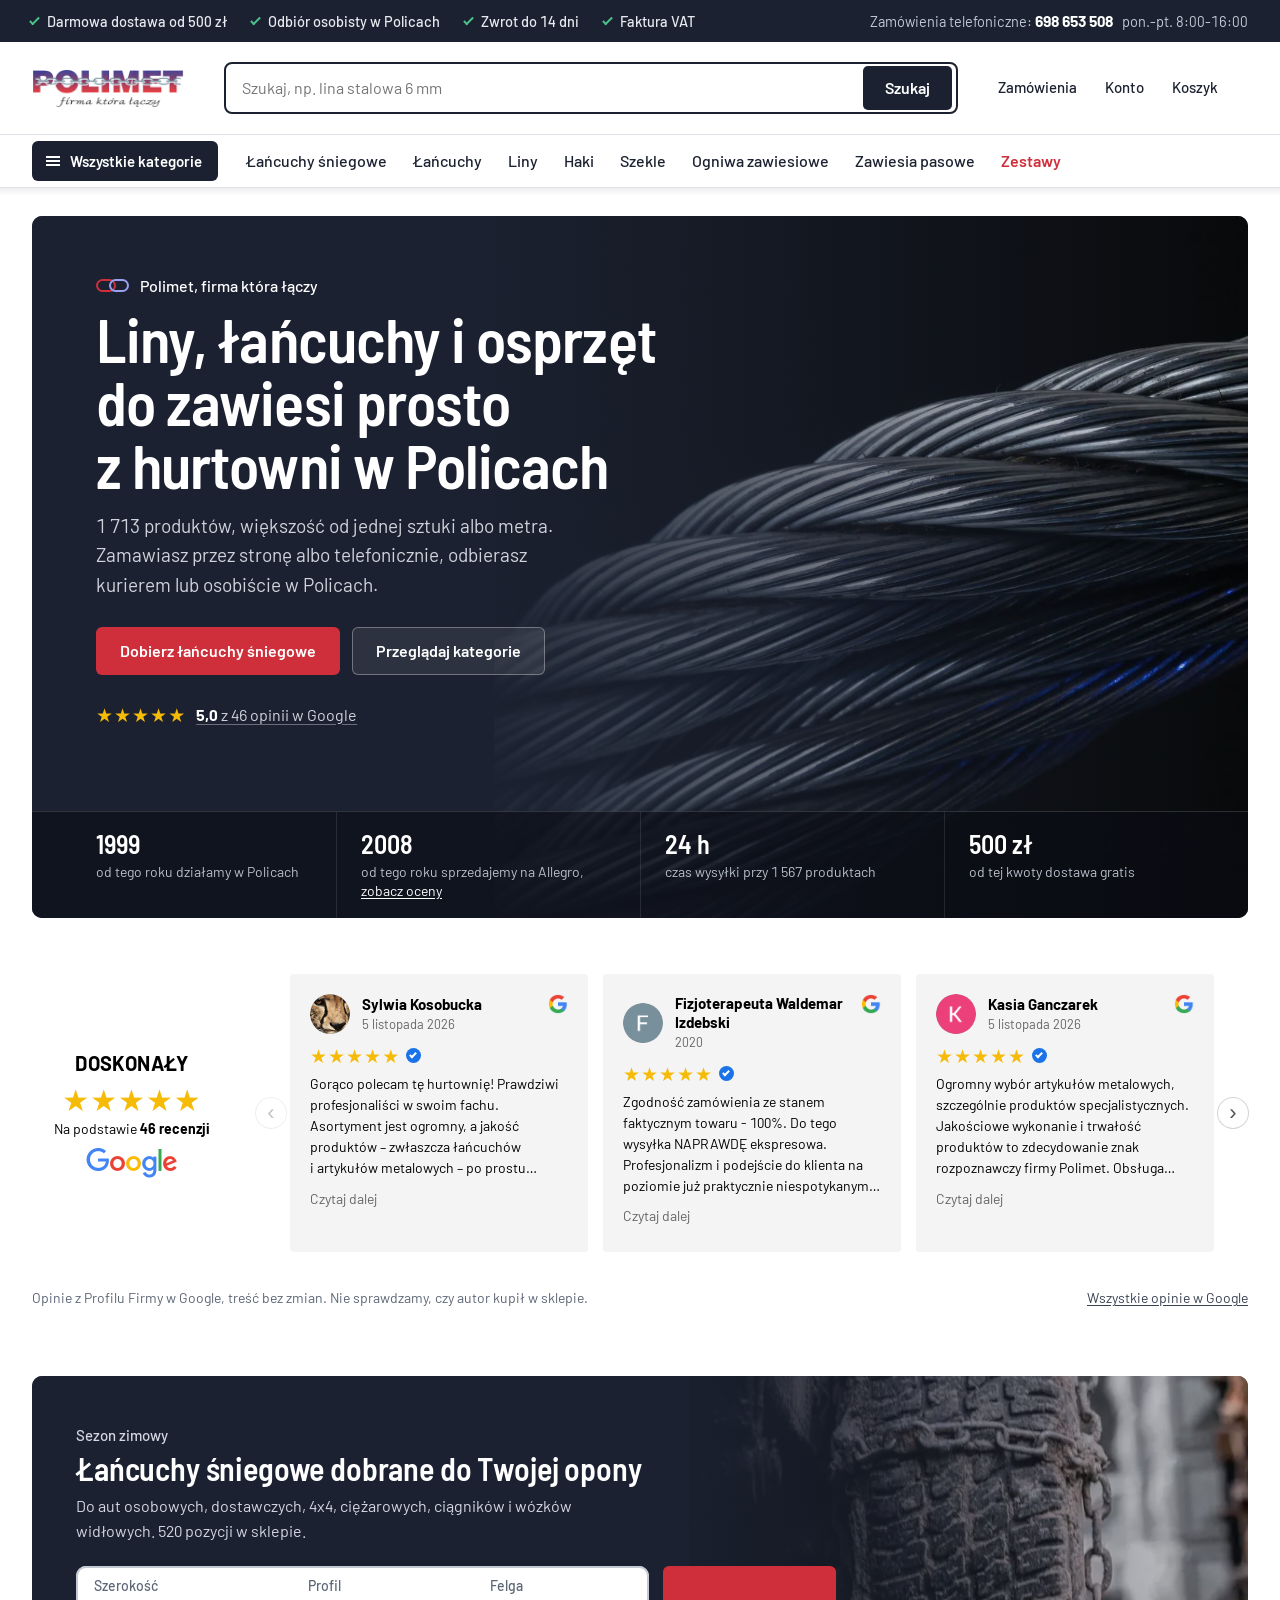
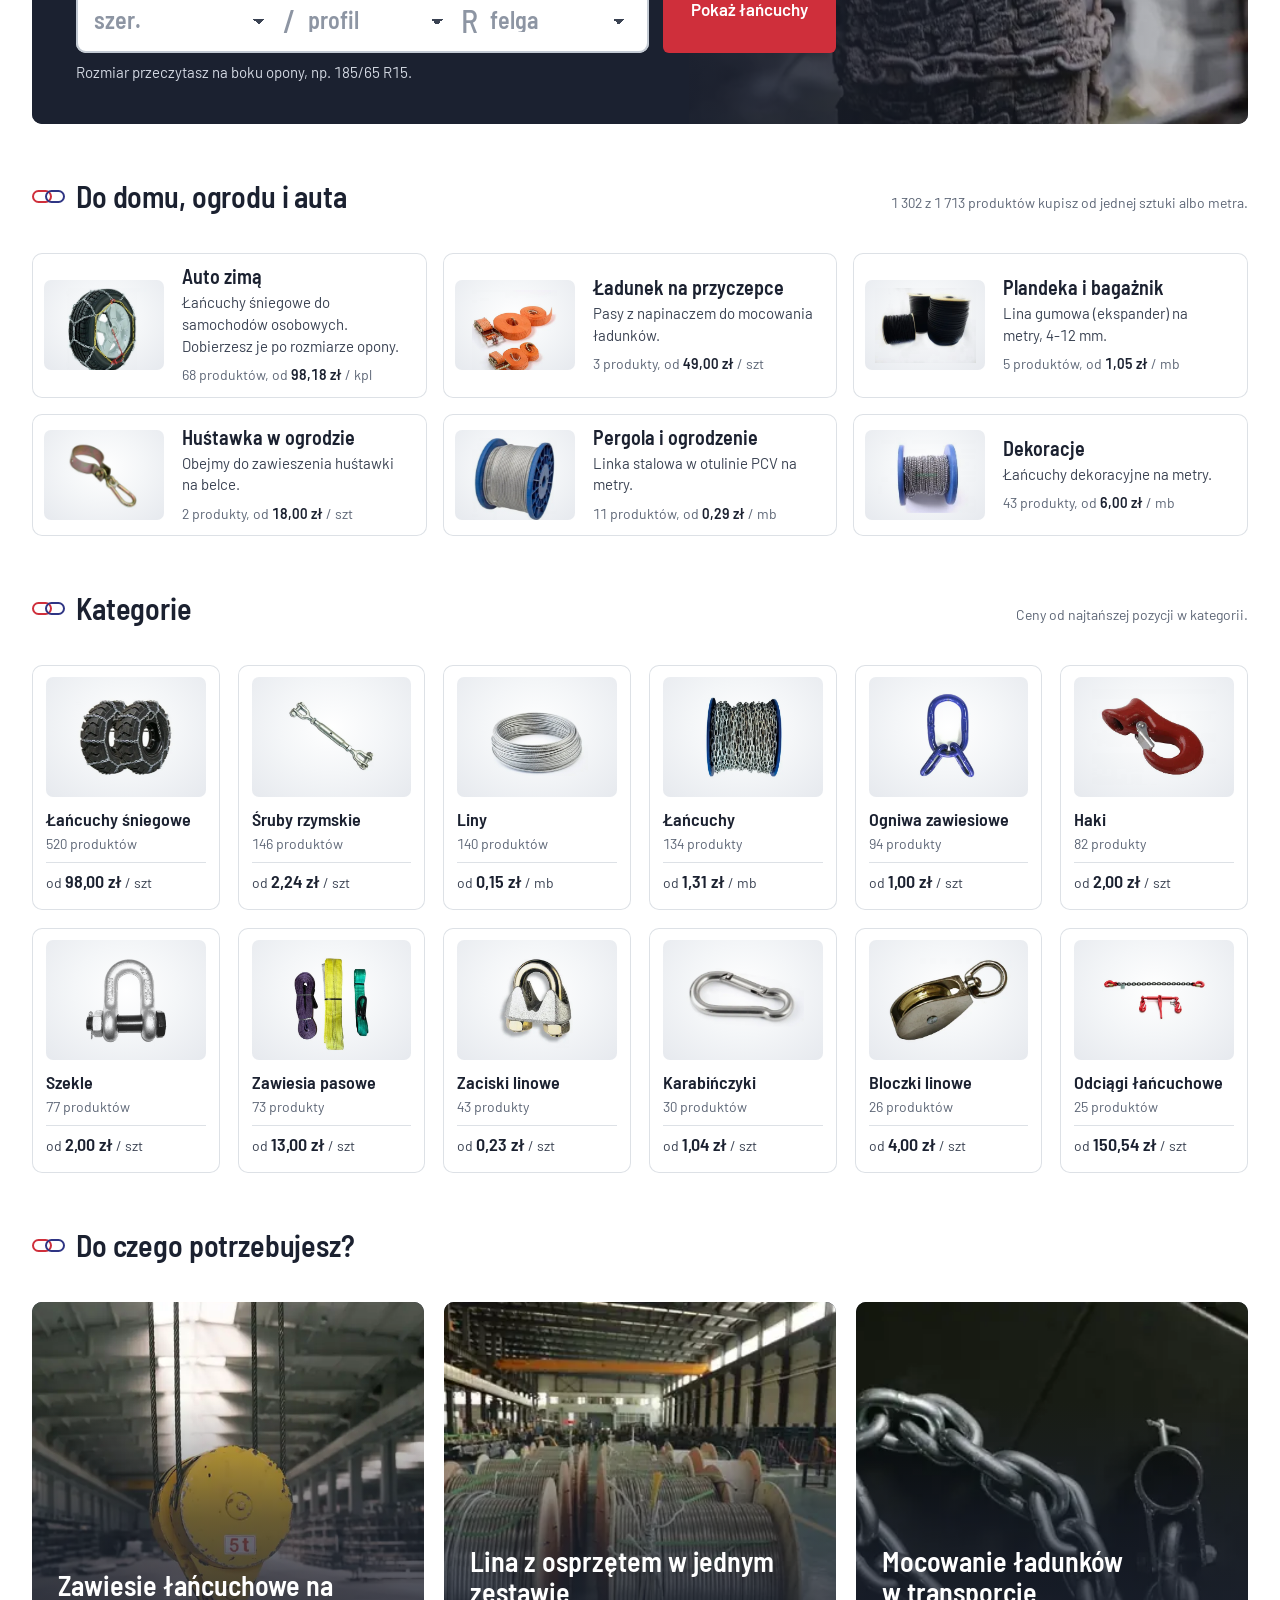
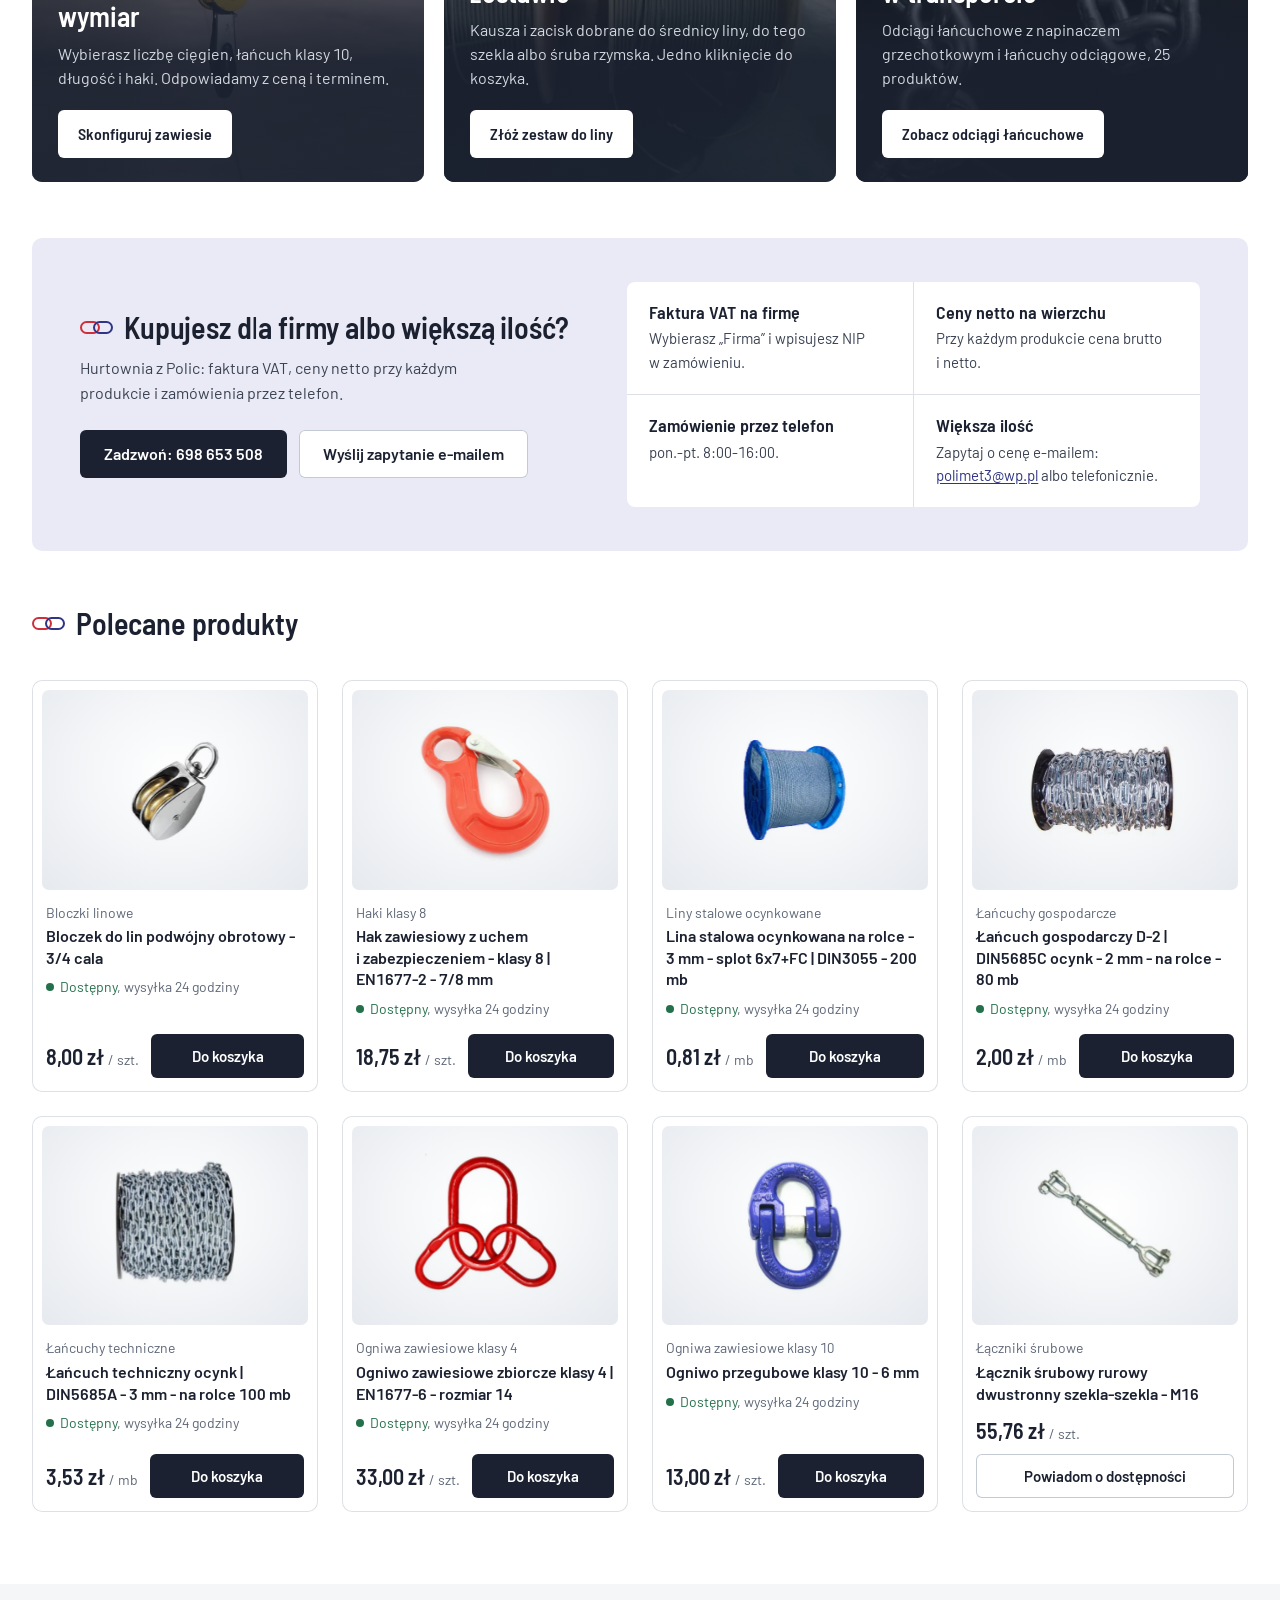
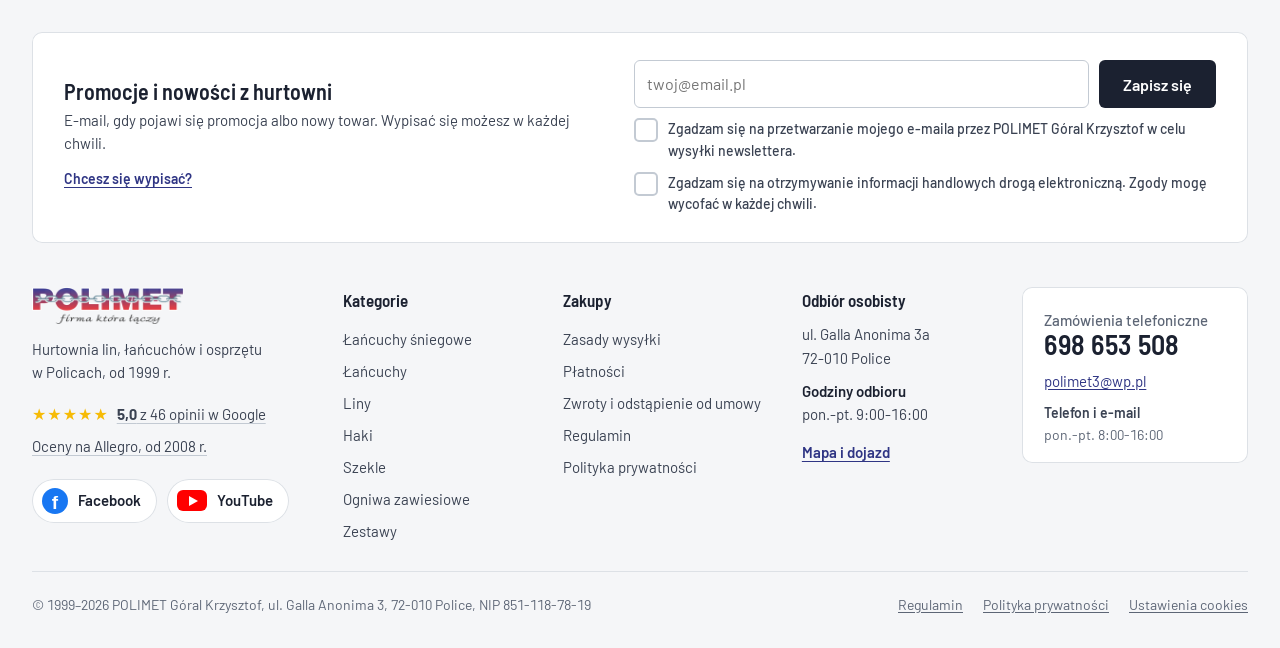
==== index.html @ e0f2eef9 "Projekt nowego wyglądu sklep-polimet.pl do akceptacji" ====
<!doctype html>
<html lang="pl">
<head>
<meta charset="utf-8">
<meta name="viewport" content="width=device-width, initial-scale=1">
<title>Polimet: łańcuchy, liny stalowe, szekle i haki</title>
<meta name="description" content="Sklep Polimet z Polic.">
<meta name="robots" content="noindex">
<link rel="preconnect" href="https://fonts.googleapis.com">
<link rel="preconnect" href="https://fonts.gstatic.com" crossorigin>
<link href="https://fonts.googleapis.com/css2?family=Barlow:wght@400;500;600&family=Barlow+Semi+Condensed:wght@500;600&display=swap" rel="stylesheet">
<link rel="stylesheet" href="css/styl.css">
<link rel="icon" href="data:,">
<script src="dane/dane.js"></script>
<script src="dane/opinie.js"></script>
<script src="js/app.js"></script>
</head>
<body class="str-glowna">
<a class="pomin" href="#tresc">Przejdź do treści</a>
<header class="gora">
<div class="pasek">
  <div class="w pasek__w">
    <ul class="pasek__lista">
      <li>Darmowa dostawa od 500 zł</li>
      <li>Odbiór osobisty w Policach</li>
      <li>Zwrot do 14 dni</li>
      <li>Faktura VAT</li>
    </ul>
    <p class="pasek__tel">Zamówienia telefoniczne: <a href="tel:+48698653508">698 653 508</a> <span>pon.-pt. 8:00-16:00</span></p>
  </div>
</div>
<div class="naglowek">
  <div class="w naglowek__w">
    <a class="logo" href="index.html"><img src="img/logo-polimet.png" alt="Polimet, sklep z Polic" width="152" height="40"></a>
    <form class="szukaj" action="szukaj.html" role="search">
      <label class="ukryte" for="q">Szukaj w sklepie</label>
      <input id="q" name="q" type="search" placeholder="Szukaj, np. lina stalowa 6 mm" autocomplete="off"
        role="combobox" aria-autocomplete="list" aria-expanded="false" aria-controls="podpowiedzi">
      <button type="submit">Szukaj</button>
      <div class="podp" id="podpowiedzi" role="listbox" aria-label="Podpowiedzi" hidden></div>
    </form>
    <nav class="akcje" aria-label="Konto i koszyk">
      <a class="akcje__tel" href="tel:+48698653508">Zadzwoń</a>
      <a href="#" data-demo>Zamówienia</a>
      <a href="#" data-demo>Konto</a>
      <a class="akcje__kosz" href="koszyk.html">Koszyk <span class="licznik" data-licznik hidden>0</span><span class="akcje__suma" data-suma></span></a>
    </nav>
    <button class="menu-przycisk" type="button" aria-expanded="false" aria-controls="menu">Kategorie</button>
  </div>
</div>
<nav class="katpasek" aria-label="Najważniejsze kategorie"><div class="w katpasek__w"><button class="katpasek__wsz" type="button" aria-expanded="false" aria-controls="menu">Wszystkie kategorie</button><ul><li><a href="kategoria.html?id=22" data-kat="22">Łańcuchy śniegowe</a></li><li><a href="kategoria.html?id=1" data-kat="1">Łańcuchy</a></li><li><a href="kategoria.html?id=9" data-kat="9">Liny</a></li><li><a href="kategoria.html?id=16" data-kat="16">Haki</a></li><li><a href="kategoria.html?id=18" data-kat="18">Szekle</a></li><li><a href="kategoria.html?id=28" data-kat="28">Ogniwa zawiesiowe</a></li><li><a href="kategoria.html?id=107" data-kat="107">Zawiesia pasowe</a></li><li><a class="katpasek__zest" href="zestawy.html" data-zestawy>Zestawy</a></li></ul></div></nav>
</header>
<div class="w uklad">
  <nav class="menu" id="menu" aria-label="Kategorie produktów">
    <p class="menu__tytul">Kategorie</p>
    <ul><li><a href="kategoria.html?id=17" data-kat="17">Bloczki linowe</a></li><li><a href="kategoria.html?id=16" data-kat="16">Haki</a></li><li><a href="kategoria.html?id=30" data-kat="30">Karabińczyki</a></li><li><a href="kategoria.html?id=31" data-kat="31">Kausze</a></li><li><a href="kategoria.html?id=42" data-kat="42">Krętliki</a></li><li><a href="kategoria.html?id=9" data-kat="9">Liny</a></li><li><a href="kategoria.html?id=102" data-kat="102">Liny polipropylenowe</a></li><li><a href="kategoria.html?id=1" data-kat="1">Łańcuchy</a></li><li><a href="kategoria.html?id=22" data-kat="22">Łańcuchy śniegowe</a></li><li><a href="kategoria.html?id=41" data-kat="41">Naciągi i napinacze transportowe</a></li><li><a href="kategoria.html?id=114" data-kat="114">Nakrętki i podkładki</a></li><li><a href="kategoria.html?id=64" data-kat="64">Obejmy do huśtawek</a></li><li><a href="kategoria.html?id=29" data-kat="29">Odciągi łańcuchowe</a></li><li><a href="kategoria.html?id=28" data-kat="28">Ogniwa zawiesiowe</a></li><li><a href="kategoria.html?id=53" data-kat="53">Okrętki</a></li><li><a href="kategoria.html?id=108" data-kat="108">Pasy do mocowania ładunków</a></li><li><a href="kategoria.html?id=62" data-kat="62">Spinacze</a></li><li><a href="kategoria.html?id=18" data-kat="18">Szekle</a></li><li><a href="kategoria.html?id=45" data-kat="45">Śruby i nakrętki z uchem</a></li><li><a href="kategoria.html?id=111" data-kat="111">Śruby klasowe</a></li><li><a href="kategoria.html?id=101" data-kat="101">Śruby rzymskie</a></li><li><a href="kategoria.html?id=96" data-kat="96">Tuleje aluminiowe</a></li><li><a href="kategoria.html?id=19" data-kat="19">Zabezpieczenia</a></li><li><a href="kategoria.html?id=20" data-kat="20">Zaciski linowe</a></li><li><a href="kategoria.html?id=107" data-kat="107">Zawiesia pasowe</a></li></ul>
  </nav>
  <main id="tresc" class="glowna">

    <div class="przyp" data-przyp hidden></div>
    <section class="start">
      <img class="start__foto" src="img/foto/lina.webp" alt="" width="1800" height="1200" fetchpriority="high">
      <div class="start__tekst">
        <p class="start__haslo">Polimet, firma która łączy</p>
        <h1>Liny, łańcuchy i osprzęt do zawiesi prosto z hurtowni w Policach</h1>
        <p class="start__lead">1 713 produktów, większość od jednej sztuki albo metra. Zamawiasz przez stronę albo telefonicznie, odbierasz kurierem lub osobiście w Policach.</p>
        <p class="start__cta"><a class="btn btn--k" href="#dobor">Dobierz łańcuchy śniegowe</a> <a class="btn btn--j" href="#kategorie">Przeglądaj kategorie</a></p>
        <a class="start__oc" href="https://www.google.com/maps?cid=14561847575084938255"><span class="op-gw" aria-hidden="true">★★★★★</span><span><b>5,0</b> z 46 opinii w Google</span></a>
      </div>
      <ul class="fakty start__fakty">
        <li><b>1999</b>od tego roku działamy w Policach</li>
        <li><b>2008</b>od tego roku sprzedajemy na Allegro, <a href="https://allegro.pl/uzytkownik/polimet-police/oceny">zobacz oceny</a></li>
        <li><b>24 h</b>czas wysyłki przy 1 567 produktach</li>
        <li><b>500 zł</b>od tej kwoty dostawa gratis</li>
      </ul>
    </section>
    <section class="sek opinie" data-opinie aria-label="Opinie klientów w Google"></section>
    <section class="sezon" id="dobor" data-dobor aria-labelledby="dobor-t">
      <img class="sezon__foto" src="img/foto/snieg.webp" alt="" width="600" height="900" loading="lazy">
      <div class="sezon__tekst">
        <p class="sezon__kiedy">Sezon zimowy</p>
        <h2 id="dobor-t">Łańcuchy śniegowe dobrane do Twojej opony</h2>
        <p>Do aut osobowych, dostawczych, 4x4, ciężarowych, ciągników i wózków widłowych. 520 pozycji w sklepie.</p>
        <form class="opona-f" action="kategoria.html">
          <input type="hidden" name="id" value="22">
          <fieldset class="opona">
            <legend class="ukryte">Rozmiar opony</legend>
            <label class="opona__pole"><span class="opona__et">Szerokość</span><select name="s" data-pole="s"></select></label>
            <span class="opona__sep" aria-hidden="true">/</span>
            <label class="opona__pole"><span class="opona__et">Profil</span><select name="p" data-pole="p"></select></label>
            <span class="opona__sep" aria-hidden="true">R</span>
            <label class="opona__pole"><span class="opona__et">Felga</span><select name="f" data-pole="f"></select></label>
          </fieldset>
          <button class="btn btn--k opona__btn" type="submit" data-dobor-btn>Pokaż łańcuchy</button>
        </form>
        <p class="sezon__pom" data-dobor-ile aria-live="polite"></p>
      </div>
    </section>
    <section class="sek ogl" data-ogl hidden aria-labelledby="ogl-t"></section>
    <section class="sek detal" aria-labelledby="detal-t">
      <div class="sek__g"><h2 class="h2" id="detal-t">Do domu, ogrodu i auta</h2><p class="sek__opis">1 302 z 1 713 produktów kupisz od jednej sztuki albo metra.</p></div>
      <ul class="detal__l"><li><a class="detal__k" href="kategoria.html?id=23"><span class="detal__img"><img src="img/min/b09319bb3a39.webp" alt="" width="160" height="120" loading="lazy"></span><span class="detal__t"><b>Auto zimą</b><span>Łańcuchy śniegowe do samochodów osobowych. Dobierzesz je po rozmiarze opony.</span><span class="detal__od">68 produktów, od <b>98,18 zł</b> / kpl</span></span></a></li><li><a class="detal__k" href="kategoria.html?id=108"><span class="detal__img"><img src="img/min/4d4f605d9624.webp" alt="" width="160" height="120" loading="lazy"></span><span class="detal__t"><b>Ładunek na przyczepce</b><span>Pasy z napinaczem do mocowania ładunków.</span><span class="detal__od">3 produkty, od <b>49,00 zł</b> / szt</span></span></a></li><li><a class="detal__k" href="kategoria.html?id=105"><span class="detal__img"><img src="img/min/4ff6299b42fc.webp" alt="" width="160" height="120" loading="lazy"></span><span class="detal__t"><b>Plandeka i bagażnik</b><span>Lina gumowa (ekspander) na metry, 4-12 mm.</span><span class="detal__od">5 produktów, od <b>1,05 zł</b> / mb</span></span></a></li><li><a class="detal__k" href="kategoria.html?id=64"><span class="detal__img"><img src="img/min/783132fc4f1b.webp" alt="" width="160" height="120" loading="lazy"></span><span class="detal__t"><b>Huśtawka w ogrodzie</b><span>Obejmy do zawieszenia huśtawki na belce.</span><span class="detal__od">2 produkty, od <b>18,00 zł</b> / szt</span></span></a></li><li><a class="detal__k" href="kategoria.html?id=11"><span class="detal__img"><img src="img/min/e6070b7d8d87.webp" alt="" width="160" height="120" loading="lazy"></span><span class="detal__t"><b>Pergola i ogrodzenie</b><span>Linka stalowa w otulinie PCV na metry.</span><span class="detal__od">11 produktów, od <b>0,29 zł</b> / mb</span></span></a></li><li><a class="detal__k" href="kategoria.html?id=2"><span class="detal__img"><img src="img/min/d79e5350bf17.webp" alt="" width="160" height="120" loading="lazy"></span><span class="detal__t"><b>Dekoracje</b><span>Łańcuchy dekoracyjne na metry.</span><span class="detal__od">43 produkty, od <b>6,00 zł</b> / mb</span></span></a></li></ul>
    </section>
    <section class="sek" id="kategorie">
      <div class="sek__g"><h2 class="h2">Kategorie</h2><p class="sek__opis">Ceny od najtańszej pozycji w kategorii.</p></div>
      <ul class="kafle" data-kafle></ul>
    </section>
    <section class="sek zast" aria-labelledby="zast-t">
      <div class="sek__g"><h2 class="h2" id="zast-t">Do czego potrzebujesz?</h2></div>
      <ul class="zast__l"><li><a class="zast__k" href="zestawy.html#zawiesie"><img src="img/foto/hak.webp" alt="" width="600" height="900" loading="lazy"><span class="zast__t"><b class="zast__h">Zawiesie łańcuchowe na wymiar</b><span class="zast__o">Wybierasz liczbę cięgien, łańcuch klasy 10, długość i haki. Odpowiadamy z ceną i terminem.</span><span class="zast__cta">Skonfiguruj zawiesie</span></span></a></li><li><a class="zast__k" href="zestawy.html#lina"><img src="img/foto/szpule.webp" alt="" width="600" height="400" loading="lazy"><span class="zast__t"><b class="zast__h">Lina z osprzętem w jednym zestawie</b><span class="zast__o">Kausza i zacisk dobrane do średnicy liny, do tego szekla albo śruba rzymska. Jedno kliknięcie do koszyka.</span><span class="zast__cta">Złóż zestaw do liny</span></span></a></li><li><a class="zast__k" href="kategoria.html?id=29"><img src="img/foto/lancuch.webp" alt="" width="600" height="399" loading="lazy"><span class="zast__t"><b class="zast__h">Mocowanie ładunków w transporcie</b><span class="zast__o">Odciągi łańcuchowe z napinaczem grzechotkowym i łańcuchy odciągowe, 25 produktów.</span><span class="zast__cta">Zobacz odciągi łańcuchowe</span></span></a></li></ul>
    </section>
    <section class="sek firmy" aria-labelledby="firmy-t">
      <div class="firmy__g">
        <h2 class="h2" id="firmy-t">Kupujesz dla firmy albo większą ilość?</h2>
        <p class="firmy__lead">Hurtownia z Polic: faktura VAT, ceny netto przy każdym produkcie i zamówienia przez telefon.</p>
        <p class="firmy__cta"><a class="btn btn--s" href="tel:+48698653508">Zadzwoń: 698 653 508</a><a class="btn btn--b" href="mailto:polimet3@wp.pl?subject=Zapytanie%20o%20wi%C4%99ksz%C4%85%20ilo%C5%9B%C4%87">Wyślij zapytanie e-mailem</a></p>
      </div>
      <ul class="firmy__lista">
        <li><b>Faktura VAT na firmę</b>Wybierasz „Firma” i wpisujesz NIP w zamówieniu.</li>
        <li><b>Ceny netto na wierzchu</b>Przy każdym produkcie cena brutto i netto.</li>
        <li><b>Zamówienie przez telefon</b>pon.-pt. 8:00-16:00.</li>
        <li><b>Większa ilość</b>Zapytaj o cenę e-mailem: <a href="mailto:polimet3@wp.pl">polimet3@wp.pl</a> albo telefonicznie.</li>
      </ul>
    </section>
    <section class="sek">
      <div class="sek__g"><h2 class="h2">Polecane produkty</h2></div>
      <ul class="karty" data-polecane></ul>
    </section>

  </main>
</div>
<div class="pasek-koszyka" data-pasek-koszyka role="region" aria-label="Szybki zakup" hidden></div>
<script>PMstart();</script>
<footer class="stopka">
  <div class="w">
    <form class="nl" data-newsletter data-tryb="zapisz" novalidate>
      <div class="nl__t"><p class="nl__h">Promocje i nowości z hurtowni</p><p data-nl-opis>E-mail, gdy pojawi się promocja albo nowy towar. Wypisać się możesz w każdej chwili.</p>
        <button class="nl__tryb" type="button" data-nl-tryb>Chcesz się wypisać?</button></div>
      <div class="nl__f"><label class="ukryte" for="nl-email">Adres e-mail</label><input id="nl-email" type="email" name="email" autocomplete="email" placeholder="twoj@email.pl" required><button class="btn btn--s" type="submit">Zapisz się</button>
      <label class="nl__zg"><input type="checkbox" name="zgoda_newsletter_marketing" value="1" required><span>Zgadzam się na przetwarzanie mojego e-maila przez POLIMET Góral Krzysztof w celu wysyłki newslettera.</span></label>
      <label class="nl__zg"><input type="checkbox" name="zgoda_newsletter_info_handlowa" value="1" required><span>Zgadzam się na otrzymywanie informacji handlowych drogą elektroniczną. Zgody mogę wycofać w każdej chwili.</span></label>
      <p class="nl__wynik" data-nl-wynik role="status"></p></div>
    </form>
    <div class="stopka__w">
      <div class="stopka__firma">
        <img src="img/logo-polimet.png" alt="Polimet" width="152" height="40">
        <p>Hurtownia lin, łańcuchów i osprzętu w Policach, od 1999 r.</p>
        <a class="stopka__oc" href="https://www.google.com/maps?cid=14561847575084938255"><span class="op-gw" aria-hidden="true">★★★★★</span><span><b>5,0</b> z 46 opinii w Google</span></a>
        <a class="stopka__oc" href="https://allegro.pl/uzytkownik/polimet-police/oceny"><span>Oceny na Allegro, od 2008 r.</span></a>
        <ul class="social" aria-label="Polimet w mediach społecznościowych">
          <li><a class="social__a social__a--fb" href="https://www.facebook.com/Polimet1" target="_blank" rel="noopener"><span class="social__ik" aria-hidden="true">f</span>Facebook</a></li>
          <li><a class="social__a social__a--yt" href="https://www.youtube.com/channel/UCraJZ-bznx1qrCGjzczqj8Q" target="_blank" rel="noopener"><span class="social__ik" aria-hidden="true"></span>YouTube</a></li>
        </ul>
      </div>
      <nav class="stopka__kol" aria-label="Kategorie w stopce">
        <p class="stopka__tytul">Kategorie</p>
        <ul><li><a href="kategoria.html?id=22">Łańcuchy śniegowe</a></li><li><a href="kategoria.html?id=1">Łańcuchy</a></li><li><a href="kategoria.html?id=9">Liny</a></li><li><a href="kategoria.html?id=16">Haki</a></li><li><a href="kategoria.html?id=18">Szekle</a></li><li><a href="kategoria.html?id=28">Ogniwa zawiesiowe</a></li><li><a href="zestawy.html">Zestawy</a></li></ul>
      </nav>
      <nav class="stopka__kol" aria-label="Informacje o zakupach">
        <p class="stopka__tytul">Zakupy</p>
        <ul><li><a href="strona.html?id=16">Zasady wysyłki</a></li><li><a href="strona.html?id=19">Płatności</a></li>
        <li><a href="strona.html?id=22">Zwroty i odstąpienie od umowy</a></li><li><a href="#" data-demo>Regulamin</a></li><li><a href="#" data-demo>Polityka prywatności</a></li></ul>
      </nav>
      <div class="stopka__kol">
        <p class="stopka__tytul">Odbiór osobisty</p>
        <p>ul. Galla Anonima 3a<br>72-010 Police</p>
        <p><span class="stopka__et">Godziny odbioru</span><br>pon.-pt. 9:00-16:00</p>
        <p><a class="stopka__mapa" href="https://www.google.com/maps?cid=14561847575084938255">Mapa i dojazd</a></p>
      </div>
      <div class="stopka__kontakt">
        <p class="stopka__tytul">Zamówienia telefoniczne</p>
        <a class="stopka__tel" href="tel:+48698653508">698 653 508</a>
        <a class="stopka__mail" href="mailto:polimet3@wp.pl">polimet3@wp.pl</a>
        <p><span class="stopka__et">Telefon i e-mail</span><br><span class="nw">pon.-pt. 8:00-16:00</span></p>
      </div>
    </div>
    <div class="stopka__dol">
      <p>© 1999–2026 POLIMET Góral Krzysztof, ul. Galla Anonima 3, 72-010 Police, NIP 851-118-78-19</p>
      <ul><li><a href="#" data-demo>Regulamin</a></li><li><a href="#" data-demo>Polityka prywatności</a></li><li><a href="#" data-demo>Ustawienia cookies</a></li></ul>
    </div>
  </div>
</footer>
</body>
</html>
---- css/styl.css ----
/* Polimet: projekt nowego wyglądu (8.11.2026). Kierunek z projektu 3.11: stal, indygo i czerwień z logo, Barlow. */
/* zapasowe kroje z metrykami Barlow (zmierzone canvas measureText 8.11: Barlow/Arial 0,947 na zdaniach, Semi Condensed 600/Arial 0,8107,
   asc 100 / desc 20): tekst nie zmienia szerokości przy podmianie fontu (CLS) */
@font-face{font-family:'Barlow Zapas';src:local('Arial'),local('Helvetica');size-adjust:94.7%;ascent-override:105.6%;descent-override:21.1%;line-gap-override:0%}
@font-face{font-family:'Barlow Semi Zapas';src:local('Arial Bold'),local('Arial'),local('Helvetica');font-weight:500 700;size-adjust:81.07%;ascent-override:123.35%;descent-override:24.67%;line-gap-override:0%}
:root{
  --stal:#1b2130;--grafit:#3a4252;--szary:#5d6676;--szary2:#8d95a3;
  --cynk:#eceef1;--cynk2:#f5f6f8;--rysa:#dde1e6;--pole:#c3cad3;
  --indygo:#2f3584;--indygo2:#e9eaf5;--czerwien:#cf2f3b;--ok:#23704a;
  --f:'Barlow','Barlow Zapas',system-ui,sans-serif;--t:'Barlow Semi Condensed','Barlow Semi Zapas','Barlow',sans-serif;
  --szer:1280px;--r:6px;
}
*,*::before,*::after{box-sizing:border-box}
[hidden]:not(.licznik){display:none!important}
html{-webkit-text-size-adjust:100%}
body{margin:0;background:#fff;color:var(--stal);font:16px/1.55 var(--f);font-variant-numeric:tabular-nums}
img{max-width:100%;height:auto;display:block}
a{color:var(--indygo);text-underline-offset:2px}
h1,h2,h3,p,ul,ol,figure{margin:0}
ul,ol{padding:0;list-style:none}
button,input,select,textarea{font:inherit;color:inherit}
:focus-visible{outline:3px solid var(--indygo);outline-offset:2px}
.ukryte{position:absolute;width:1px;height:1px;overflow:hidden;clip:rect(0 0 0 0);white-space:nowrap}
.pomin{position:absolute;left:-9999px;top:8px;background:var(--stal);color:#fff;padding:10px 14px;border-radius:var(--r);z-index:30}
.pomin:focus{left:16px}
.w{max-width:var(--szer);margin:0 auto;padding:0 32px}

/* przyciski i pola */
.btn{display:inline-flex;align-items:center;justify-content:center;gap:8px;min-height:48px;padding:0 24px;border:0;border-radius:var(--r);
  font-weight:600;font-size:16px;line-height:1.2;text-decoration:none;cursor:pointer;white-space:nowrap}
.btn--k{background:var(--czerwien);color:#fff}
.btn--s{background:var(--stal);color:#fff}
.btn--c{background:var(--cynk);color:var(--stal)}
.btn--szer{width:100%}
.btn[disabled]{opacity:.5;cursor:not-allowed}
select,input[type=text],input[type=email],input[type=tel],input[type=number],input[type=search],textarea{
  width:100%;min-height:46px;padding:10px 12px;border:1px solid var(--pole);border-radius:var(--r);background:#fff}
textarea{min-height:96px;resize:vertical}
label{display:block;font-size:14px;font-weight:500;color:var(--grafit)}
label > select,label > input,label > textarea{margin-top:6px;color:var(--stal);font-size:16px;font-weight:400}
.h2{font:600 30px/1.1 var(--t);letter-spacing:-.005em}
.cena{font:600 22px/1.1 var(--t);white-space:nowrap}
.cena small{font:400 14px var(--f);color:var(--szary);margin-left:4px}

/* pasek informacji */
.pasek{background:var(--cynk2);font-size:14px;color:var(--szary)}
.pasek__w{display:flex;justify-content:space-between;gap:24px;padding-top:9px;padding-bottom:9px}
.pasek__lista{display:flex;gap:28px}
.pasek__lista li:first-child::before{content:"";display:inline-block;width:7px;height:7px;margin-right:8px;border-radius:50%;background:var(--ok);vertical-align:1px}
.pasek__tel a{color:var(--stal);font-weight:600;text-decoration:none}
.pasek__tel span{margin-left:6px}

/* nagłówek */
.naglowek{border-bottom:1px solid var(--rysa)}
.naglowek__w{display:grid;grid-template-columns:auto 1fr auto;gap:40px;align-items:center;padding-top:20px;padding-bottom:20px}
.logo img{width:152px;height:auto}
.szukaj{position:relative;display:flex;align-items:center;height:52px;padding:4px;border:2px solid var(--stal);border-radius:8px}
.szukaj input{flex:1;border:0;min-height:44px;padding:0 12px;background:transparent}
.szukaj input:focus-visible{outline:3px solid var(--indygo);outline-offset:0;border-radius:4px}
.szukaj:focus-within{border-color:var(--indygo)}
.szukaj button{height:44px;padding:0 22px;border:0;border-radius:5px;background:var(--stal);color:#fff;font-weight:600;cursor:pointer}
.akcje{display:flex;gap:28px;align-items:center;font-size:15px;font-weight:500}
.akcje a{display:inline-flex;align-items:center;min-height:44px;color:var(--stal);text-decoration:none}
.akcje__kosz{display:inline-flex;align-items:center;gap:8px}
.akcje__suma{font-weight:600;font-variant-numeric:tabular-nums}
.akcje__suma:empty{display:none}
.licznik[hidden]{display:inline-grid;visibility:hidden}
.licznik{display:inline-grid;place-items:center;min-width:22px;height:22px;padding:0 6px;border-radius:11px;background:var(--czerwien);color:#fff;font-size:12px;font-weight:600}
.menu-przycisk{display:none}
.akcje .akcje__tel{display:none}

/* układ z menu kategorii */
.uklad{display:grid;grid-template-columns:232px 1fr;gap:44px;padding-top:32px;padding-bottom:72px}
.bez-menu .uklad{grid-template-columns:1fr}
.bez-menu .menu,.bez-menu .menu-przycisk{display:none!important}
.menu__tytul{font:600 20px var(--t);margin-bottom:10px}
.menu li a{display:block;padding:8px 0;border-bottom:1px solid var(--rysa);color:var(--grafit);text-decoration:none;font-size:15px;line-height:1.3}
.menu li a[aria-current]{color:var(--indygo);font-weight:600}
.glowna{min-width:0}

/* strona główna */
.dobor{margin-top:32px;padding:24px;border-radius:8px;background:var(--cynk2)}
.dobor__t{font:600 22px/1.2 var(--t);margin-bottom:16px}
.dobor__pom{margin-top:12px;font-size:14px;color:var(--szary)}
.dobor--kat{margin:0 0 20px;padding:16px 20px}
.sek{margin-top:56px}
.sek .h2{margin-bottom:22px}
.sek__g{display:flex;justify-content:space-between;align-items:baseline}
.kafle{display:grid;grid-template-columns:repeat(4,1fr);gap:20px}
.kafel{display:block;color:var(--stal);text-decoration:none}
.kafel__img{display:grid;place-items:center;aspect-ratio:4/3;border-radius:var(--r);background:var(--cynk);overflow:hidden}
.kafel__img img{width:76%;height:76%;object-fit:contain;mix-blend-mode:multiply}
.kafel b{display:block;margin-top:10px;font-weight:600;line-height:1.3}
.kafel span{font-size:14px;color:var(--szary)}

/* karty produktów (polecane) */
.karty{display:grid;grid-template-columns:repeat(3,1fr);gap:24px}
.kp{display:flex;flex-direction:column;height:100%}
.kp__img{display:grid;place-items:center;aspect-ratio:4/3;border-radius:var(--r);background:var(--cynk);overflow:hidden}
.kp__img img{width:76%;height:76%;object-fit:contain;mix-blend-mode:multiply}
.kp__kat{margin-top:12px;font-size:14px;color:var(--szary)}
.kp__n{display:block;margin-top:2px;color:var(--stal);font-weight:500;line-height:1.35;text-decoration:none}
.kp__dol{display:flex;justify-content:space-between;align-items:center;gap:12px;margin-top:auto;padding-top:14px}
.kp .btn{min-height:44px;padding:0 16px;font-size:15px}

/* okruszki, nagłówek kategorii */
.okr{display:flex;flex-wrap:wrap;gap:6px;margin-bottom:14px;font-size:14px;color:var(--szary)}
.okr a{display:inline-block;padding:4px 0;color:var(--szary)}
.okr > *:not(:last-child)::after{content:"/";margin-left:6px;color:var(--szary2)}
.kat-g h1{font:600 36px/1.1 var(--t);letter-spacing:-.01em}
.kat-g__opis{margin-top:10px;color:var(--grafit);max-width:66ch}
.podkat{display:flex;flex-wrap:wrap;gap:10px;margin:22px 0}
.podkat a{display:inline-flex;align-items:center;gap:8px;min-height:44px;padding:0 14px;border:1px solid var(--pole);border-radius:var(--r);color:var(--stal);text-decoration:none;font-size:15px;font-weight:500}
.podkat a span{color:var(--szary);font-weight:400}
.podkat a[aria-current]{background:var(--stal);border-color:var(--stal);color:#fff}
.podkat a[aria-current] span{color:#c9ced8}
.narzedzia{display:flex;justify-content:space-between;align-items:center;gap:16px;padding:12px 0;border-bottom:1px solid var(--rysa);font-size:14px;color:var(--szary)}
.narzedzia label{display:flex;align-items:center;gap:8px;font-weight:400;color:var(--szary)}
.narzedzia select{width:auto;min-height:44px;margin:0;padding:6px 10px;font-size:16px}

/* lista produktów w wierszach: zdjęcie, nazwa, cena, ilość, koszyk */
.wiersz{display:grid;grid-template-columns:88px 1fr auto auto;gap:20px;align-items:center;padding:14px 0;border-bottom:1px solid var(--rysa)}
.wiersz__img{display:grid;place-items:center;width:88px;height:72px;border-radius:var(--r);background:var(--cynk);overflow:hidden}
.wiersz__img img{width:84%;height:84%;object-fit:contain;mix-blend-mode:multiply}
.wiersz__n{display:flex;align-items:center;min-height:44px;padding:0;color:var(--stal);font-weight:500;line-height:1.35;text-decoration:none}
.wiersz__m{margin-top:0;font-size:14px;color:var(--szary)}
.wiersz__m .ok{color:var(--ok)}
.w-kosz{display:block;font-size:14px;font-weight:600;color:var(--indygo)}
.w-kosz:empty{display:none}
.wiersz__c{text-align:right}
.wiersz__c .netto{display:block;font-size:14px;color:var(--szary)}
.dodaj{display:flex;gap:8px}
.dodaj input{width:72px;min-height:42px;text-align:center}
.dodaj .btn{min-height:44px;padding:0 16px;font-size:15px}
.pusto{padding:40px 0;color:var(--grafit)}
.pusto--duze{max-width:640px;padding:48px 0 80px}
.pusto--duze h1{margin-bottom:12px;line-height:1.15}
.pusto--duze a[href^="tel"]{white-space:nowrap}
.pusto--duze p{color:var(--grafit)}
.pusto--duze p + p{margin-top:24px}
.wiecej{margin-top:24px;text-align:center}
.kat-opis{margin-top:48px;padding-top:28px;border-top:1px solid var(--rysa);color:var(--grafit);max-width:60ch}
.kat-opis h2{font:600 24px var(--t);color:var(--stal);margin-bottom:12px}
.kat-opis p+p{margin-top:12px}

/* karta produktu */
.karta{display:grid;grid-template-columns:minmax(0,1fr) 380px;grid-template-areas:'t k' 'i k' 'd k';column-gap:48px;align-items:start}
.karta__tyt{grid-area:t}
.karta__img{grid-area:i;margin-top:20px}
.karta__det{grid-area:d}
.karta__rozm{margin-top:56px}
.karta .kup{grid-area:k;grid-row:1/4}
.karta__img{display:grid;place-items:center;aspect-ratio:1;border-radius:8px;background:var(--cynk);overflow:hidden}
.karta__img img{width:80%;height:80%;object-fit:contain;mix-blend-mode:multiply}
.karta h1{font:600 32px/1.12 var(--t);letter-spacing:-.005em}
.karta__kod{margin-top:6px;font-size:14px;color:var(--szary)}
.kup{position:sticky;top:20px;padding:24px;border:1px solid var(--rysa);border-radius:8px}
.kup .cena{font-size:34px}
.kup__netto{margin-top:2px;font-size:14px;color:var(--szary)}
.kup__dost{margin-top:14px;font-size:15px}
.kup__dost .ok{color:var(--ok);font-weight:600}
.kup__ilosc{display:grid;grid-template-columns:120px 1fr;gap:10px;margin-top:18px}
.kup__ilosc input{text-align:center;min-height:52px;font-size:18px}
.kup__ilosc .btn{min-height:52px}
.kup__info{margin-top:20px;border-top:1px solid var(--rysa)}
.kup__info li{padding:12px 0;border-bottom:1px solid var(--rysa);font-size:14px;color:var(--grafit)}
.kup__info b{display:block;color:var(--stal);font-size:15px}
.dodano{margin-top:12px;padding:10px 12px;border-radius:var(--r);background:#e7f2ec;color:var(--ok);font-size:14px;font-weight:500}
.dodano a{color:var(--ok);font-weight:600}
.blok{margin-top:36px}
.blok h2{font:600 24px var(--t);margin-bottom:14px}
.param{width:100%;border-collapse:collapse;font-size:15px}
.param th,.param td{padding:10px 12px;border-bottom:1px solid var(--rysa);text-align:left;vertical-align:top}
.param th{width:40%;font-weight:500;color:var(--szary);background:var(--cynk2)}
.opis p{max-width:60ch}
.opis p+p{margin-top:10px}
.rozm{width:100%;border-collapse:collapse;font-size:15px}
.rozm th{padding:8px 12px;text-align:left;font-size:14px;font-weight:500;color:var(--szary);border-bottom:1px solid var(--rysa)}
.rozm td{padding:10px 12px;border-bottom:1px solid var(--rysa)}
.rozm td a{display:inline-flex;align-items:center;min-height:44px}
.rozm td:last-child,.rozm th:last-child{text-align:right;white-space:nowrap}
.rozm tr[aria-current] td{background:var(--indygo2);font-weight:600}

/* koszyk i zamówienie */
.koszyk,.zam{display:grid;grid-template-columns:minmax(0,1fr) 380px;gap:40px;align-items:start;margin-top:24px}
.poz{display:grid;grid-template-columns:88px 1fr auto auto auto;gap:18px;align-items:center;padding:16px 0;border-bottom:1px solid var(--rysa)}
.poz:first-child{border-top:1px solid var(--rysa)}
.poz input{width:76px;text-align:center}
.poz__usun{min-height:44px;border:0;background:none;color:var(--szary);text-decoration:underline;cursor:pointer;font-size:14px;padding:8px}
.podsum{padding:24px;border-radius:8px;background:var(--cynk2)}
.podsum h2{font:600 22px var(--t);margin-bottom:14px}
.podsum dl{display:grid;grid-template-columns:1fr auto;gap:8px 0;font-size:15px}
.podsum dd{padding-left:16px}
.podsum dt{color:var(--grafit)}
.podsum dd{margin:0;text-align:right;white-space:nowrap}
.podsum .razem{padding-top:12px;margin-top:4px;border-top:1px solid var(--pole);font-weight:600;font-size:18px}
.podsum .btn{margin-top:18px}
.zam-skrot{display:none}
@media (max-width:1080px){
  .zam{row-gap:28px}
  .zam-skrot{display:block;border:1px solid var(--rysa);border-radius:8px;background:var(--cynk2)}
  .zam-skrot summary{display:flex;justify-content:space-between;align-items:center;gap:12px;min-height:52px;padding:0 16px;cursor:pointer;list-style:none}
  .zam-skrot summary::-webkit-details-marker{display:none}
  .zam-skrot summary b{font-size:18px}
  .zam-skrot__pokaz{font-size:14px;color:var(--indygo);font-weight:600;text-decoration:underline;text-underline-offset:2px}
  .zam-skrot__pokaz::after{content:", pokaż"}
  .zam-skrot[open] .zam-skrot__pokaz::after{content:", ukryj"}
  .zam-skrot ul{margin:0;padding:4px 16px 0;list-style:none;border-top:1px solid var(--rysa)}
  .zam-skrot li{display:flex;justify-content:space-between;gap:16px;padding:10px 0;font-size:15px;color:var(--grafit)}
  .zam-skrot li b{white-space:nowrap;color:var(--stal)}
  .zam-skrot > a{display:inline-block;padding:8px 16px 14px;font-size:14px}
}
.prog{margin-top:12px;font-size:14px;color:var(--grafit)}
.prog a{display:inline-flex;align-items:center;min-height:44px}
.wybor{margin-top:24px;border:0;padding:0}
.wybor legend{font:600 20px var(--t);margin-bottom:10px;padding:0}
.opcja{display:flex;align-items:flex-start;gap:12px;padding:14px 16px;border:1px solid var(--pole);border-radius:var(--r);cursor:pointer;font-size:15px;font-weight:400;color:var(--stal)}
.opcja + .opcja{margin-top:8px}
.opcja input{margin-top:4px;accent-color:var(--stal)}
.opcja span{flex:1;min-width:0;overflow-wrap:anywhere}
.opcja small{display:block;color:var(--szary);font-size:14px}
.opcja b{white-space:nowrap}
.opcja:has(input:checked){border-color:var(--stal);box-shadow:inset 0 0 0 1px var(--stal)}
.pola{display:grid;grid-template-columns:1fr 1fr;gap:16px}
.pola .cala{grid-column:1/-1}
.pola small{display:block;margin-top:4px;font-size:14px;font-weight:400;color:var(--szary)}
.przel{display:inline-flex;padding:4px;border-radius:8px;background:var(--cynk);margin-bottom:18px}
.przel label{display:flex;align-items:center;min-height:40px;padding:0 16px;border-radius:6px;cursor:pointer;font-size:15px;color:var(--stal)}
.przel input{position:absolute;opacity:0}
.przel label:has(input:checked){background:#fff;font-weight:600;box-shadow:0 1px 2px rgba(27,33,48,.12)}
.przel label:has(input:focus-visible){outline:3px solid var(--indygo);outline-offset:1px}
.zgoda{display:flex;gap:10px;align-items:flex-start;margin-top:16px;font-size:14px;font-weight:400;color:var(--grafit)}
.zgoda input{margin-top:3px;width:24px;height:24px;flex:none;accent-color:var(--stal)}
.blad{margin-top:6px;color:var(--czerwien);font-size:14px;font-weight:500}
.zam h2{font:600 22px var(--t);margin:28px 0 14px}
.zam h2:first-child{margin-top:0}
.potw{max-width:640px;padding:40px 0}
.potw h1{font:600 36px/1.1 var(--t)}
.potw p{margin-top:12px;color:var(--grafit)}
.potw dl{display:grid;grid-template-columns:auto 1fr;gap:6px 20px;margin-top:20px}
.potw dt{color:var(--szary)}
.potw dd{margin:0;font-weight:500}
.info h1{font:600 34px/1.1 var(--t);margin-bottom:18px}
.info p{color:var(--grafit);max-width:72ch}
.info p+p{margin-top:12px}

/* stopka */
.pasek-koszyka{display:none}

/* tablet */
@media (max-width:1080px){
  .naglowek__w{grid-template-columns:auto 1fr auto;gap:24px}
  .akcje a[data-demo]{display:none}
  .uklad{grid-template-columns:1fr;gap:0}
  .menu{display:none}
  .menu.otwarte{display:block;margin-bottom:24px}
  .menu ul{columns:2;column-gap:32px}
  .menu-przycisk{display:inline-flex;align-items:center;min-height:44px;padding:0 16px;border:1px solid var(--pole);border-radius:var(--r);background:#fff;font-weight:600;cursor:pointer;grid-column:1/-1;justify-self:start}
  .kafle{grid-template-columns:repeat(3,1fr)}
  .koszyk,.zam{grid-template-columns:1fr}
  .karta{grid-template-columns:1fr;grid-template-areas:'t' 'i' 'k' 'd'}
  .karta .kup{grid-row:auto;margin-top:24px}
  .kup{position:static}
  .pasek__lista li:nth-child(n+3){display:none}
}

/* telefon */
@media (max-width:640px){
  .w{padding:0 16px}
  .pasek__w{justify-content:center}
  .pasek__lista li:nth-child(n+2),.pasek__tel{display:none}
  .naglowek__w{grid-template-columns:1fr auto;gap:12px;padding-top:12px;padding-bottom:12px}
  .logo{display:inline-flex;align-items:center;min-height:44px}
  .logo img{width:124px}
  .szukaj{grid-column:1/-1;order:3;height:56px}
  .szukaj button{padding:0 16px}
  .akcje{gap:16px}
  .akcje .akcje__tel{display:inline-flex}
  .menu-przycisk{order:4;width:100%;justify-content:center}
  .menu ul{columns:1}
  .uklad{padding-top:20px;padding-bottom:96px}
  .dobor{padding:18px;margin-left:-4px;margin-right:-4px}
  .h2{font-size:24px}
  .kafle{grid-template-columns:repeat(2,1fr);gap:14px}
  .karty{grid-template-columns:1fr 1fr;gap:16px}
  .kp__dol{flex-direction:column;align-items:flex-start}
  .kp .btn{width:100%}
  .kat-g h1,.karta h1{font-size:28px}
  .wiersz{grid-template-columns:72px 1fr;gap:12px}
  .wiersz__img{width:72px;height:64px}
  .wiersz__c{grid-column:2;text-align:left}
  .wiersz__c .netto{display:inline;margin-left:6px}
  .dodaj{grid-column:2}
  .poz{grid-template-columns:64px 1fr auto;gap:10px 12px}
  .poz .wiersz__img{width:64px;height:56px}
  .poz__ilosc{grid-column:2}
  .poz__suma{grid-column:3;grid-row:2;text-align:right}
  .poz__usun{grid-column:3;grid-row:1;align-self:start}
  .pola{grid-template-columns:1fr}
  .kup{border:0;padding:0}
  .okr > *:not(:nth-last-child(2)){display:none}
  .okr a{display:inline-flex;align-items:center;min-height:44px}
  .okr > :nth-last-child(2)::before{content:"Wróć:";display:inline-block;margin-right:.3em;color:var(--szary)}
  .okr > :nth-last-child(2)::after{content:none}
  .kroki li:not([aria-current]) span{display:none}
  .kroki li:not(:last-child)::after{width:16px}
  .pk-t{font-size:14px;color:var(--szary)}
  .str-koszyk .uklad{padding-bottom:110px}
  .str-produkt .pasek-koszyka:not([hidden]),.str-koszyk .pasek-koszyka:not([hidden]){display:flex;position:fixed;left:0;right:0;bottom:0;z-index:20;align-items:center;justify-content:space-between;gap:12px;
    padding:10px 16px calc(10px + env(safe-area-inset-bottom));background:#fff;box-shadow:0 -1px 0 var(--rysa),0 -8px 24px rgba(27,33,48,.08)}
  .pasek-koszyka .btn{flex:1;max-width:220px}
}
/* zachęta 8.11: górny ekran, sezon, ceny od, dla firm, postęp darmowej dostawy */
.start{display:grid;grid-template-columns:minmax(0,1.15fr) minmax(0,1fr);gap:40px;align-items:center}
.start__haslo{display:flex;align-items:center;gap:10px;font:500 16px var(--f);color:var(--czerwien);margin-bottom:12px}
.start__haslo::before{content:"";width:28px;height:2px;background:var(--czerwien)}
.start h1{font:600 44px/1.06 var(--t);letter-spacing:-.012em;max-width:none}
.start__lead{margin-top:14px;font-size:18px;color:var(--grafit);max-width:52ch}
.start__cta{display:flex;flex-wrap:wrap;gap:12px;margin-top:24px}
.fakty{display:grid;grid-template-columns:repeat(4,1fr);gap:16px;margin-top:32px;padding-top:20px;border-top:1px solid var(--rysa)}
.fakty li{font-size:14px;line-height:1.35;color:var(--szary)}
.fakty b{display:block;font:600 24px/1.1 var(--t);color:var(--stal);margin-bottom:4px}
.start__kafle{display:grid;grid-template-columns:1fr 1fr;gap:12px}
.start__kafel{display:block;padding:12px 12px 14px;border-radius:8px;background:var(--cynk2);color:var(--stal);text-decoration:none}
.start__img{display:grid;place-items:center;aspect-ratio:4/3;border-radius:6px;background:#fff;overflow:hidden}
.start__img img{width:80%;height:80%;object-fit:contain}
.start__kafel b{display:block;margin-top:10px;font:600 18px/1.2 var(--t)}
.start__kafel span{font-size:14px;color:var(--grafit)}
.sezon{display:grid;grid-template-columns:minmax(0,1fr) 260px;gap:32px;align-items:center;margin-top:48px;padding:32px;border-radius:10px;background:var(--stal);color:#fff}
.sezon__kiedy{font-size:15px;font-weight:500;color:#aab3c5}
.sezon h2{margin-top:4px;font:600 32px/1.1 var(--t);letter-spacing:-.005em}
.sezon__tekst > p{margin-top:8px;color:#d3d8e2;max-width:58ch}
.sezon label{color:#d3d8e2}
.sezon__pom{font-size:14px}
.sezon__img{display:grid;place-items:center;aspect-ratio:1;border-radius:8px;background:#fff;overflow:hidden}
.sezon__img img{width:90%;height:90%;object-fit:contain}
.sezon :focus-visible{outline-color:#fff}
.sek__opis{font-size:14px;color:var(--szary)}
.kafel .od{display:block;margin-top:2px;font-size:14px;color:var(--grafit)}
.kafel .od b{display:inline;margin:0;font-weight:600;color:var(--stal)}
.firmy{padding:32px;border-radius:10px;background:var(--indygo2)}
.firmy .h2{margin-bottom:18px}
.firmy__lista{display:grid;grid-template-columns:repeat(4,1fr);gap:24px}
.firmy__lista li{font-size:15px;color:var(--grafit)}
.firmy__lista b{display:block;margin-bottom:4px;font:600 18px/1.2 var(--t);color:var(--stal)}
.kat-g--obraz{display:grid;grid-template-columns:minmax(0,1fr) auto;gap:24px;align-items:start}
.kat-g__img{display:grid;place-items:center;width:168px;aspect-ratio:4/3;border-radius:8px;background:var(--cynk);overflow:hidden}
.kat-g__img img{width:82%;height:82%;object-fit:contain;mix-blend-mode:multiply}
.kat-g__fakty{display:flex;flex-wrap:wrap;gap:6px 18px;margin-top:12px;font-size:14px;color:var(--grafit)}
.kat-g__fakty b{color:var(--stal)}
.postep{margin-top:14px}
.postep__pasek{height:8px;border-radius:4px;background:var(--rysa);overflow:hidden}
.postep__pasek span{display:block;height:100%;background:var(--ok)}
.postep p{margin-top:8px;font-size:14px;color:var(--grafit)}
.postep--ok p{color:var(--ok);font-weight:600}
.kup__gratis{margin-top:10px;font-size:14px;color:var(--grafit)}
.kup__gratis b{color:var(--ok)}
@media (max-width:1080px){
  .start{grid-template-columns:1fr}
  .fakty{grid-template-columns:repeat(2,1fr)}
  .firmy__lista{grid-template-columns:1fr 1fr}
}
@media (max-width:640px){
  .start h1{font-size:32px}
  .start__lead{font-size:16px}
  .start__cta .btn{flex:1}
  .start__kafel b{font-size:16px}
  .sezon{grid-template-columns:1fr;padding:22px 18px;margin-left:-4px;margin-right:-4px}
  .sezon h2{font-size:26px}
  .sezon__img{display:none}
  .firmy{padding:22px 18px}
  .firmy__lista{grid-template-columns:1fr;gap:16px}
  .kat-g--obraz{grid-template-columns:1fr}
  .kat-g__img{display:none}
}
.wiecej-tekst{display:inline;padding:12px 0;margin:-12px 0;line-height:inherit;border:0;background:none;color:var(--indygo);font-weight:600;text-decoration:underline;text-underline-offset:2px;cursor:pointer}
/* kontrolki formularzy (8.11, trzecia runda): własne strzałki, wybór, zaznaczenie; bez SVG */
select{-webkit-appearance:none;appearance:none;padding-right:40px;cursor:pointer;
  background-image:linear-gradient(45deg,transparent 50%,var(--grafit) 50%),linear-gradient(135deg,var(--grafit) 50%,transparent 50%);
  background-position:calc(100% - 21px) 52%,calc(100% - 15px) 52%;background-size:6px 6px,6px 6px;background-repeat:no-repeat}
input[type=search]::-webkit-search-cancel-button,input[type=search]::-webkit-search-decoration{-webkit-appearance:none;appearance:none}
input[type=radio]:not(.przel input),input[type=checkbox]{-webkit-appearance:none;appearance:none;display:inline-grid;place-content:center;flex:none;width:24px;height:24px;margin:0;border:2px solid var(--pole);background:#fff;cursor:pointer}
input[type=radio]:not(.przel input){border-radius:50%}
input[type=radio]:not(.przel input)::before{content:"";width:10px;height:10px;border-radius:50%;background:var(--stal);transform:scale(0)}
input[type=radio]:not(.przel input):checked{border-color:var(--stal)}
input[type=radio]:not(.przel input):checked::before{transform:scale(1)}
input[type=checkbox]{border-radius:5px}
input[type=checkbox]::before{content:"";width:6px;height:11px;margin-top:-3px;border:solid #fff;border-width:0 3px 3px 0;transform:rotate(45deg) scale(0)}
input[type=checkbox]:checked{background:var(--stal);border-color:var(--stal)}
input[type=checkbox]:checked::before{transform:rotate(45deg) scale(1)}
[aria-invalid=true]{border-color:var(--czerwien)!important}
.opcja input{margin-top:1px}
.zgoda input{margin-top:0}
.ilosc{border-color:var(--pole)}
.ilosc input{min-width:0}
.ilosc button{display:grid;place-items:center;background:var(--cynk2);font:500 24px/1 var(--f);color:var(--stal)}
.ilosc button:first-child{border-right:1px solid var(--rysa);border-radius:5px 0 0 5px}
.ilosc button:last-child{border-left:1px solid var(--rysa);border-radius:0 5px 5px 0}
.ilosc input{border:0!important;font-weight:600;font-size:17px}
/* dobór łańcuchów: pole jak napis na boku opony 185 / 65 R 15 */
.opona-f{display:grid;grid-template-columns:minmax(0,1fr) auto;gap:14px;align-items:stretch;margin-top:22px}
.opona{display:grid;grid-template-columns:minmax(0,1.25fr) auto minmax(0,1fr) auto minmax(0,1fr);align-items:end;min-width:0;margin:0;padding:10px 16px 6px;border:2px solid var(--pole);border-radius:10px;background:#fff;color:var(--stal)}
.opona:focus-within{border-color:var(--indygo);box-shadow:0 0 0 3px var(--indygo2)}
.opona__pole{min-width:0;color:var(--szary)}
.opona .opona__et{display:block;font-size:14px;font-weight:500;line-height:1.2;color:var(--szary)}
.opona select{display:block;width:100%;min-height:50px;margin:0;padding:0 26px 0 0;border:0;background-color:transparent;
  font:600 34px/1 var(--t);color:var(--stal);background-position:calc(100% - 12px) 55%,calc(100% - 6px) 55%}
.opona select.pusty{color:var(--szary2);font-size:24px}
.opona select:focus-visible{outline:3px solid var(--indygo);outline-offset:2px;border-radius:4px}
.opona__sep{padding:0 12px 9px;font:500 32px/1 var(--t);color:var(--szary2)}
.opona__btn{min-height:auto;padding:0 28px;font-size:17px}
.sezon__pom{margin-top:12px;font-size:15px;color:#d3d8e2}
.sezon__pom a{color:#fff;font-weight:600}
.opona-f--kat{grid-template-columns:minmax(0,460px) minmax(0,1fr);margin-top:10px;align-items:center}
.opona__wynik{display:flex;flex-wrap:wrap;align-items:center;gap:10px 16px;font-size:15px;color:var(--grafit)}
.opona__wynik b{color:var(--stal)}
.dobor--kat{padding:18px 20px}
.dobor--kat .dobor__t{font-size:20px;margin:0}
.kup__razem{margin-top:12px;font-size:16px;color:var(--grafit)}
.kup__razem b{font:600 22px var(--t);color:var(--stal);margin-left:4px}
.rozm__wsp{margin:-6px 0 12px;font-size:15px;color:var(--szary)}
.rozm__c{white-space:nowrap;font-weight:600}
.rozm__c small{font-weight:400;color:var(--szary)}
.rozm__ten{display:inline-block;margin-left:6px;padding:1px 8px;border-radius:10px;background:var(--stal);color:#fff;font-size:14px;font-weight:500}
.rozm td:first-child{min-width:12ch}
/* dopracowanie UI/UX 8.11 */
html{scroll-padding-top:16px}
.ok-kropka::before{content:"";display:inline-block;width:8px;height:8px;margin-right:6px;border-radius:50%;background:var(--ok);vertical-align:1px}
/* podpowiedzi wyszukiwarki */
.podp{position:absolute;left:-2px;right:-2px;top:calc(100% + 6px);z-index:25;max-height:min(70vh,520px);overflow:auto;padding:8px;border:1px solid var(--pole);border-radius:8px;background:#fff;box-shadow:0 16px 40px -16px rgba(27,33,48,.35)}
.podp__t{padding:8px 10px 4px;font-size:13px;font-weight:600;color:var(--szary)}
.podp__o{display:grid;grid-template-columns:44px 1fr auto;gap:12px;align-items:center;min-height:52px;padding:6px 10px;border-radius:6px;color:var(--stal);text-decoration:none;font-size:15px;line-height:1.3}
.podp__o--k{grid-template-columns:1fr auto;min-height:44px}
.podp__o[aria-selected=true]{background:var(--indygo2)}
.podp__o img{width:44px;height:36px;object-fit:contain;mix-blend-mode:multiply;background:var(--cynk);border-radius:4px}
.podp__o .cena{font-size:17px}
.podp__o span{color:var(--szary);font-size:14px}
.podp__wsz{display:block;margin-top:4px;padding:12px 10px;border-top:1px solid var(--rysa);font-weight:600;color:var(--indygo);text-decoration:none}
/* ilość z +/- */
.ilosc{display:inline-grid;grid-template-columns:44px minmax(48px,64px) 44px;border:1px solid var(--pole);border-radius:var(--r);background:#fff}
.ilosc button{border:0;background:none;font-size:20px;font-weight:500;color:var(--stal);cursor:pointer;min-height:44px}
.ilosc input{width:100%;min-height:44px;border:0;border-left:1px solid var(--rysa);border-right:1px solid var(--rysa);border-radius:0;text-align:center;padding:0;-moz-appearance:textfield}
.ilosc input::-webkit-inner-spin-button,.ilosc input::-webkit-outer-spin-button{-webkit-appearance:none;margin:0}
.dodaj .ilosc{grid-template-columns:44px 52px 44px}
.kup__ilosc{grid-template-columns:auto 1fr}
.kup__ilosc .ilosc{grid-template-columns:48px 64px 48px}
.kup__ilosc .ilosc button,.kup__ilosc .ilosc input{min-height:52px}
.poz .ilosc{grid-template-columns:44px 56px 44px}
/* filtry z parametrów */
.filtry{display:flex;flex-wrap:wrap;gap:14px 16px;align-items:end;margin:0 0 16px;padding:16px 20px;border-radius:8px;background:var(--cynk2)}
.filtry label{min-width:150px}
.filtry .btn{min-height:46px}
/* potwierdzenie dodania */
.notka{position:fixed;left:50%;bottom:24px;z-index:40;transform:translateX(-50%);display:flex;gap:16px;align-items:center;max-width:min(92vw,560px);padding:14px 18px;border-radius:8px;background:var(--stal);color:#fff;font-size:15px;box-shadow:0 16px 40px -16px rgba(27,33,48,.6)}
.notka a{color:#fff;font-weight:600;white-space:nowrap}
.str-produkt .notka{bottom:calc(84px + env(safe-area-inset-bottom))}
/* kroki zamówienia */
.kroki{display:flex;gap:8px;margin-bottom:20px;font-size:14px;color:var(--szary)}
.kroki li{display:flex;align-items:center;gap:8px}
.kroki li:not(:last-child)::after{content:"";width:28px;height:1px;background:var(--pole)}
.kroki b{display:inline-grid;place-items:center;width:24px;height:24px;border-radius:50%;border:1px solid var(--pole);font-size:13px}
.kroki [aria-current] {color:var(--stal);font-weight:600}
.kroki [aria-current] b{background:var(--stal);border-color:var(--stal);color:#fff}
.kroki .zrobione b{background:var(--cynk);border-color:var(--cynk)}
.dalej{display:inline-block;margin-top:6px;padding:10px 0}
.rozm .dodaj{justify-content:flex-end}
@media (max-width:640px){
  .opona-f,.opona-f--kat{grid-template-columns:1fr}
  .opona{padding:8px 10px 4px}
  .opona select{font-size:28px}
  .opona select.pusty{font-size:20px}
  .opona__sep{padding:0 6px 8px;font-size:26px}
  .opona__btn{min-height:52px}
  .filtry label{min-width:calc(50% - 8px);flex:1}
  .notka{left:16px;right:16px;transform:none;max-width:none}
  .rozm thead{display:none}
  .rozm tr{display:grid;grid-template-columns:1fr auto;gap:8px 12px;padding:12px 0;border-bottom:1px solid var(--rysa)}
  .rozm td{padding:0;border:0}
  .rozm td:last-child{grid-column:1/-1;text-align:left}
  .rozm .dodaj{justify-content:flex-start}
}
@media (prefers-reduced-motion:reduce){*{scroll-behavior:auto!important}}

/* wąskie telefony (320-360): nic nie wystaje poza ekran */
@media (max-width:640px){
  .karta{grid-template-columns:minmax(0,1fr)}
  a[href^="tel:"]:not(.btn):not(.stopka__tel){display:inline-block;padding:12px 0;margin:-12px 0}
}
@media (max-width:360px){
  .kup__ilosc{grid-template-columns:1fr}
  .wiersz .dodaj{grid-column:1/-1}
  .poz__ilosc{grid-column:1/3}
}
/* tablet poziomo i małe laptopy: „Kategorie” w jednym rzędzie z logo i wyszukiwarką */
@media (min-width:900px) and (max-width:1080px){
  .naglowek__w{grid-template-columns:auto auto 1fr auto}
  .naglowek__w .menu-przycisk{grid-column:auto;order:1}
  .naglowek__w .szukaj{order:2}
  .naglowek__w .akcje{order:3}
}

/* osprzęt do liny na karcie produktu */
.osprzet__l{margin:0;padding:0;list-style:none;border-top:1px solid var(--rysa)}
.osp{display:grid;grid-template-columns:96px minmax(0,1fr) auto;gap:16px;align-items:center;padding:12px 0;border-bottom:1px solid var(--rysa)}
.osp__img{display:block;background:var(--cynk2);border-radius:var(--r);overflow:hidden}
.osp__img img{display:block;width:100%;height:76px;object-fit:contain;mix-blend-mode:multiply}
.osp__n{display:inline-block;padding:4px 0;font-weight:600;color:var(--stal)}
.osp__c{margin:4px 0 0;font-size:14px}
.osp__min{color:var(--szary);white-space:nowrap}
.osp .btn{min-height:44px;white-space:nowrap}
@media (max-width:640px){
  .osp{grid-template-columns:72px minmax(0,1fr)}
  .osp form{grid-column:2}
}

.kp__dost{margin:8px 0 0;font-size:14px;color:var(--szary)}
.kp__dost .ok{color:var(--ok)}

/* baner: zdjęcie liny po prawej, tekst na ciemnym tle po lewej */
.start{position:relative;isolation:isolate;overflow:hidden;display:block;padding:56px 48px 44px;border-radius:10px;background:var(--stal);color:#fff}
.start__foto{position:absolute;top:0;right:0;z-index:-2;width:64%;height:100%;object-fit:cover;object-position:left center}
.start::after{content:"";position:absolute;inset:0;z-index:-1;background:linear-gradient(90deg,var(--stal) 36%,rgba(27,33,48,.72) 58%,rgba(27,33,48,.1) 100%)}
.start__tekst{max-width:600px}
.start h1{color:#fff;font-size:48px}
.start__haslo{color:#fff}
.start__lead{color:#cfd4dc}
.start .fakty{border-top-color:rgba(255,255,255,.18)}
.start .fakty li{color:#b9c0cb}
.start .fakty b{color:#fff}
.start .fakty a{color:#fff}
@media (max-width:1080px){.start{padding:44px 32px 36px}.start h1{font-size:40px}}
@media (max-width:640px){
  .start{padding:28px 20px 24px;margin:0 -4px}
  .start__foto{width:100%;object-position:70% center}
  .start::after{background:linear-gradient(180deg,rgba(27,33,48,.86),rgba(27,33,48,.94))}
  .start h1{font-size:32px}
  .start .fakty{grid-template-columns:1fr 1fr}
}

/* do czego potrzebujesz: zdjęcia zastosowań z linkami do kategorii */
.zast__l{display:grid;grid-template-columns:repeat(4,1fr);gap:16px;margin:0;padding:0;list-style:none}
.zast__k{position:relative;isolation:isolate;display:flex;align-items:flex-end;min-height:340px;border-radius:10px;overflow:hidden;background:var(--stal)}
.zast__k > img{position:absolute;inset:0;z-index:-2;width:100%;height:100%;object-fit:cover}
.zast__k::after{content:"";position:absolute;inset:0;z-index:-1;background:linear-gradient(180deg,rgba(27,33,48,0) 18%,rgba(27,33,48,.78) 52%,rgba(27,33,48,.95) 80%)}
.zast__t{padding:18px 18px 14px;color:#fff}
.zast__t h3{font:600 22px/1.15 var(--t);margin-bottom:6px}
.zast__t ul{margin:0;padding:0;list-style:none}
.zast__t a{display:inline-flex;align-items:center;min-height:32px;color:#fff;font-size:15px}
@media (max-width:1080px){.zast__l{grid-template-columns:1fr 1fr}}
@media (max-width:640px){.zast__l{grid-template-columns:1fr}.zast__k{min-height:240px}.zast__t ul{display:flex;flex-wrap:wrap;gap:0 16px}.zast__t a{min-height:44px}}

.kup__oc{display:inline-flex;align-items:center;gap:6px;min-height:32px;margin-top:6px;font-size:14px;color:var(--grafit)}
.kup__oc .op-gw{font-size:16px;letter-spacing:1px}

/* strona główna na komputerze: pełna szerokość, pasek najważniejszych kategorii zamiast bocznej listy */
.katpasek{display:none}
@media (min-width:1081px){
  .katpasek{display:block;border-bottom:1px solid var(--rysa)}
  .katpasek__w{display:flex;align-items:center;gap:28px;min-height:52px}
  .katpasek ul{display:flex;flex-wrap:wrap;gap:0 26px;margin:0;padding:0;list-style:none}
  .katpasek a{display:inline-flex;align-items:center;min-height:52px;color:var(--stal);font-weight:500;text-decoration:none}
  .katpasek__wsz{display:inline-flex;align-items:center;gap:10px;min-height:40px;padding:0 16px 0 14px;border:0;border-radius:var(--r);background:var(--stal);color:#fff;font:600 15px var(--f);cursor:pointer}
  .katpasek__wsz::before{content:"";width:14px;height:10px;background:linear-gradient(#fff,#fff) 0 0/100% 2px no-repeat,linear-gradient(#fff,#fff) 0 4px/100% 2px no-repeat,linear-gradient(#fff,#fff) 0 8px/100% 2px no-repeat}
  .katpasek__wsz[aria-expanded=true]{background:var(--indygo)}
  /* wszystkie strony sklepu: pełna szerokość, pełna lista kategorii w panelu pod paskiem */
  .uklad{grid-template-columns:minmax(0,1fr);padding-top:28px}
  .menu{display:none}
  .menu.otwarte{display:block;margin-bottom:8px;padding:24px 28px;border-radius:10px;background:var(--cynk2)}
  .menu ul{columns:4;column-gap:40px}
  .menu__tytul{display:none}
  .katpasek a[aria-current]{color:var(--indygo);box-shadow:inset 0 -3px 0 var(--indygo)}
  .str-glowna .start__foto{width:62%}
  .str-glowna .kafle{grid-template-columns:repeat(6,1fr);gap:18px}
  .str-glowna .karty{grid-template-columns:repeat(4,1fr)}
  .str-glowna .zast__k{min-height:400px}
}
/* firmy: wyraźne działania */
.firmy__cta{display:flex;flex-wrap:wrap;gap:12px;margin:24px 0 0}
@media (max-width:640px){
  .firmy__cta .btn{width:100%}
  /* baner na telefonie: widać linę, jedno główne działanie, liczby w dwóch zwartych rzędach */
  .start::after{background:linear-gradient(180deg,rgba(27,33,48,.62),rgba(27,33,48,.9) 55%,rgba(27,33,48,.96))}
  .start__cta .btn--j{display:none}
  .start__cta .btn{width:100%}
}

/* baner: tekst na ciemnym tle, ocena Google przy przyciskach, liczby w pasku na całą szerokość u dołu */
.start{display:flex;flex-direction:column;justify-content:space-between;align-items:stretch;padding:0}
.start__tekst{align-self:flex-start;padding:64px 56px 36px;max-width:720px}
.start__cta{margin-top:28px}
.btn--j{background:rgba(255,255,255,.08);color:#fff;box-shadow:inset 0 0 0 1px rgba(255,255,255,.32)}
.start__oc{display:inline-flex;align-items:center;gap:10px;min-height:44px;margin-top:18px;color:#cfd4dc;text-decoration:none}
.start__oc .op-gw{font-size:19px;letter-spacing:1px}
.start__oc span:last-child{text-decoration:underline;text-decoration-color:rgba(255,255,255,.35);text-underline-offset:3px}
.start__oc b{color:#fff}
.start .start__fakty{grid-template-columns:repeat(4,1fr);gap:0;margin:0;padding:0;border-top:1px solid rgba(255,255,255,.14);background:rgba(10,13,20,.6)}
.start__fakty li{padding:18px 24px;border-left:1px solid rgba(255,255,255,.1)}
.start__fakty li:first-child{padding-left:56px;border-left:0}
.start .start__fakty b{font-size:26px}
@media (min-width:1081px){
  .str-glowna .start{min-height:0}
  .str-glowna .start__tekst{padding:60px 64px 34px}
  .str-glowna .start h1{font-size:62px;line-height:1.02;letter-spacing:-.015em}
  .str-glowna .start__lead{font-size:19px;max-width:46ch}
  .str-glowna .start__fakty li:first-child{padding-left:64px}
}
@media (max-width:1080px){.start__tekst{padding:48px 32px 28px}.start__fakty li:first-child{padding-left:32px}}
@media (max-width:640px){
  .start{margin:0 -4px}
  .start__tekst{padding:28px 20px 20px}
  .start .start__fakty{grid-template-columns:1fr 1fr}
  .start__fakty li,.start__fakty li:first-child{padding:14px 20px;border-left:0;border-top:1px solid rgba(255,255,255,.08)}
  .start__fakty li:nth-child(even){border-left:1px solid rgba(255,255,255,.08)}
  .start .start__fakty b{font-size:21px}
}

/* firmy: nagłówek z działaniami po lewej, konkrety 2 × 2 po prawej */
.firmy{display:grid;grid-template-columns:minmax(0,1fr) minmax(0,1.15fr);gap:48px;align-items:center;padding:44px 48px}
.firmy .h2{margin-bottom:12px}
.firmy__lead{max-width:44ch;color:var(--grafit)}
.firmy .firmy__lista{grid-template-columns:1fr 1fr;gap:0;background:#fff;border-radius:8px}
.firmy__lista li{padding:20px 22px;border-left:1px solid var(--rysa);border-top:1px solid var(--rysa)}
.firmy__lista li:nth-child(odd){border-left:0}
.firmy__lista li:nth-child(-n+2){border-top:0}
.btn--b{background:#fff;color:var(--stal);box-shadow:inset 0 0 0 1px var(--pole)}
@media (max-width:1080px){.firmy{grid-template-columns:1fr;gap:24px;padding:32px}}
@media (max-width:640px){
  .firmy{padding:24px 18px}
  .firmy .firmy__lista{grid-template-columns:1fr}
  .firmy__lista li,.firmy__lista li:nth-child(-n+2){border-left:0;border-top:1px solid var(--rysa)}
  .firmy__lista li:first-child{border-top:0}
}
/* zdjęcie produktu nie większe niż oryginał ze sklepu (ok. 500 px), bez rozmycia na szerokim układzie */
.karta__img{display:grid;place-items:center;aspect-ratio:auto;width:100%;height:460px}
@media (max-width:640px){.karta__img{height:300px}}
.karta__img img{width:auto;max-width:min(78%,480px);max-height:86%;height:auto;object-fit:contain}

/* do czego potrzebujesz: opis, kategorie z liczbą produktów, jedno główne działanie */
.zast__k{min-height:460px}
.zast__k::after{background:linear-gradient(180deg,rgba(27,33,48,.05) 0%,rgba(27,33,48,.55) 34%,rgba(27,33,48,.94) 62%)}
.zast__t{display:flex;flex-direction:column;width:100%;padding:22px 20px 20px}
.zast__t h3{font-size:24px;margin-bottom:6px}
.zast__t p{margin:0 0 14px;font-size:15px;line-height:1.45;color:#d3d8e0}
.zast__ch{display:flex;flex-wrap:wrap;gap:8px}
.zast__ch a{display:inline-flex;align-items:center;gap:6px;min-height:36px;padding:0 12px;border-radius:18px;background:rgba(255,255,255,.12);box-shadow:inset 0 0 0 1px rgba(255,255,255,.22);color:#fff;font-size:14px;text-decoration:none}
.zast__ch a span{color:#b9c0cb;font-size:13px}
.zast__t .zast__cta{display:flex;align-items:center;justify-content:center;min-height:46px;margin-top:16px;padding:0 16px;border-radius:var(--r);background:#fff;color:var(--stal);font:600 16px var(--t);text-decoration:none;text-align:center}
.str-glowna .zast__k{min-height:500px}
@media (max-width:640px){.zast__k{min-height:0}.zast__t{padding-top:150px}.zast__ch a{min-height:44px;border-radius:22px}}

/* pasek kategorii: zestawy wyróżnione kolorem marki */
.katpasek a.katpasek__zest{color:var(--czerwien);font-weight:600}

/* stopka: newsletter, pięć kolumn, dolny pasek */
.nl{display:grid;grid-template-columns:minmax(0,1fr) minmax(0,1.1fr);gap:16px 40px;align-items:center;margin-bottom:44px;padding:28px 32px;border-radius:10px;background:#fff;box-shadow:inset 0 0 0 1px var(--rysa)}
.nl__h{margin:0 0 4px;font:600 22px/1.2 var(--t);color:var(--stal)}
.nl__t p:last-child{margin:0;color:var(--grafit);font-size:15px}
.nl__f{display:grid;grid-template-columns:minmax(0,1fr) auto;gap:10px 10px}
.nl__f input[type=email]{margin:0;min-height:48px}
.nl__zg{grid-column:1/-1;display:flex;gap:10px;align-items:flex-start;font-size:14px;color:var(--grafit);cursor:pointer}
.nl__wynik{grid-column:1/-1;margin:0;font-size:14px}
.nl__wynik:empty{display:none}
.blad.nl__wynik,.powiadom__w.blad,.kf__w.blad{color:var(--czerwien);font-weight:600}
.ok.nl__wynik,.powiadom__w.ok,.kf__w.ok{color:var(--ok);font-weight:600}
@media (max-width:640px){.nl{grid-template-columns:1fr;padding:22px 18px}.nl__f{grid-template-columns:1fr}}

/* powiadom o powrocie na stan (karta produktu) */
.powiadom{margin-top:14px;padding:14px;border-radius:8px;background:var(--cynk2)}
.powiadom__t{margin:0 0 10px;font-size:15px}
.powiadom__f{display:flex;gap:8px}
.powiadom__f input{margin:0;min-height:44px;flex:1;min-width:0}
.powiadom__w{margin:8px 0 0;font-size:14px}
.powiadom__w:empty{display:none}

/* zestawy */
.zest-nav{display:flex;flex-wrap:wrap;gap:8px;margin:20px 0 0;padding:0;list-style:none}
.zest-nav a{display:inline-flex;align-items:center;min-height:44px;padding:0 16px;border-radius:22px;background:var(--cynk2);box-shadow:inset 0 0 0 1px var(--rysa);color:var(--stal);font-weight:500;text-decoration:none}
.zest{margin-top:48px;scroll-margin-top:16px}
.zest__g{max-width:70ch;margin-bottom:16px}
.zest__g p{color:var(--grafit)}
.zest__k{padding:24px;border-radius:10px;box-shadow:inset 0 0 0 1px var(--rysa)}
.kf__pola{display:grid;grid-template-columns:repeat(3,minmax(0,1fr));gap:16px 20px;align-items:end}
.kf__pole{display:block;font-weight:500;font-size:15px}
.kf__pole select,.kf__pole input{width:100%}
.kf__pole--szer,.kf__typ{grid-column:1/-1}
.kf__typ{margin:0;padding:0;border:0}
.kf__typ legend{margin-bottom:6px;font-weight:500;font-size:15px}
.kf__zg{align-self:center}
.kf__lista{margin:24px 0 0;padding:0;list-style:none;border-top:1px solid var(--rysa)}
.kf__poz{display:grid;grid-template-columns:72px minmax(0,1fr) auto 120px;gap:16px;align-items:center;padding:12px 0;border-bottom:1px solid var(--rysa)}
.kf__poz--brak{grid-template-columns:72px 1fr;color:var(--szary)}
.kf__img{display:grid;place-items:center;height:56px;border-radius:6px;background:var(--cynk2);overflow:hidden}
.kf__img img{max-width:90%;max-height:90%;object-fit:contain;mix-blend-mode:multiply}
.kf__o{display:flex;flex-direction:column;gap:2px}
.kf__o a{color:var(--stal);font-weight:600}
.kf__o small,.kf__rola{font-size:14px;color:var(--szary)}
.kf__c{text-align:right;font:600 18px var(--t)}
.kf__dol{display:flex;flex-wrap:wrap;justify-content:space-between;align-items:center;gap:16px;margin-top:20px}
.kf__suma{margin:0;font-size:16px}
.kf__suma > b{font:600 26px var(--t);margin-left:4px}
.kf__suma span{display:block;font-size:14px;color:var(--szary)}
.kf__uwaga{margin:16px 0 0;font-size:14px;color:var(--szary)}
.kf__w{margin:12px 0 0;font-size:15px}
.kf__w:empty{display:none}
.zest-inne{display:grid;grid-template-columns:1fr 1fr;gap:20px}
.zest-kafel{display:block;padding:24px;border-radius:10px;background:var(--cynk2);color:var(--stal);text-decoration:none;scroll-margin-top:16px}
.zest-kafel b{display:block;font:600 22px/1.2 var(--t);text-decoration:underline;text-underline-offset:3px}
.zest-kafel span{display:block;margin-top:6px;color:var(--grafit)}
@media (max-width:1080px){.kf__pola{grid-template-columns:1fr 1fr}}
@media (max-width:640px){
  .zest__k{padding:16px}
  .kf__pola{grid-template-columns:1fr}
  .kf__poz{grid-template-columns:56px minmax(0,1fr);gap:10px 12px}
  .kf__q{grid-column:2}
  .kf__c{grid-column:2;text-align:left}
  .kf__dol .btn{width:100%}
  .zest-inne{grid-template-columns:1fr}
}
@media (min-width:641px){
  .zast__t{min-height:340px}
  .zast__t .zast__cta{margin-top:auto}
  .zast__ch{margin-bottom:16px}
}
/* poprawki z audytu: pola e-mail 16 px (iOS nie powiększa), cele dotyku w stopce, przełącznik zestawu na wąskim ekranie */
.nl__f input[type=email],.powiadom__f input{font-size:16px}
.kf__typ .przel{display:flex;flex-wrap:wrap;max-width:100%}
.kf__typ .przel label{flex:1 1 auto;text-align:center}
@media (max-width:640px){.kf__uwaga{font-size:16px}}

/* niedostępny produkt: szara kropka, przycisk powiadomienia w miejscu koszyka */
.brak-kropka{color:var(--grafit)}
.brak-kropka::before{content:"";display:inline-block;width:8px;height:8px;margin-right:6px;border-radius:50%;background:var(--szary2);vertical-align:1px}
.btn-pow{min-height:44px;padding:0 14px;font-size:15px;white-space:nowrap}
.kup .powiadom{margin-top:16px}
.kup [data-dodaj-k][hidden]{display:none!important}

/* do czego potrzebujesz: trzy rozwiązania, cały kafel jest linkiem */
.zast__l{grid-template-columns:repeat(3,minmax(0,1fr));gap:20px}
.zast__l > li{display:flex}
a.zast__k{position:relative;isolation:isolate;display:flex;align-items:flex-end;width:100%;min-height:440px;border-radius:10px;overflow:hidden;background:var(--stal);color:#fff;text-decoration:none}
a.zast__k::after{background:linear-gradient(180deg,rgba(27,33,48,0) 20%,rgba(27,33,48,.6) 45%,rgba(27,33,48,.95) 75%)}
a.zast__k .zast__t{display:flex;flex-direction:column;min-height:0;padding:26px 26px 24px}
.zast__h{display:block;font:600 28px/1.1 var(--t);margin-bottom:10px}
.zast__o{display:block;font-size:16px;line-height:1.5;color:#d3d8e0;max-width:38ch}
a.zast__k .zast__cta{align-self:flex-start;margin-top:20px;min-height:48px;padding:0 20px}
.str-glowna a.zast__k{min-height:480px}
a.zast__k:focus-visible{outline:3px solid var(--indygo);outline-offset:3px}
@media (max-width:1080px){.zast__l{grid-template-columns:1fr 1fr}}
@media (max-width:640px){.zast__l{grid-template-columns:1fr}a.zast__k,.str-glowna a.zast__k{min-height:380px}a.zast__k .zast__t{padding:22px 20px 20px}.zast__h{font-size:24px}}

.kup .powiadom__f{flex-direction:column}
.kup .powiadom__f .btn{width:100%}
@media (max-width:640px){.karty{grid-template-columns:repeat(2,minmax(0,1fr))}.kp__dol{flex-wrap:wrap}.kp .btn-pow{white-space:normal;text-align:center}}

/* opinie: wygląd widżetu Trustindex „Slider” (Google): podsumowanie po lewej, karuzela szarych kart, strzałki po bokach */
.opinie{position:relative;display:grid;grid-template-columns:200px minmax(0,1fr);gap:24px;align-items:center}
.op-gw{color:#f6bb06;letter-spacing:1px}
.op-sum{text-align:center;color:#000}
.op-sum__s{display:block;font-weight:700;font-size:20px;letter-spacing:.02em;text-transform:uppercase}
.op-sum .op-gw{display:block;margin:4px 0 2px;font-size:30px;line-height:1.1}
.op-sum__n{display:block;font-size:14px;color:#000}
.op-sum__n b{font-weight:700}
.op-sum__logo{display:block;margin:8px auto 0;width:92px;height:auto}
.op-ok{position:relative;min-width:0;padding:0 34px}
.op-tor{position:relative;display:grid;grid-auto-flow:column;grid-auto-columns:calc((100% - 30px) / 3);gap:15px;margin:0;padding:0;list-style:none;overflow-x:auto;scroll-snap-type:x mandatory;scroll-behavior:smooth;scrollbar-width:none}
.op-tor::-webkit-scrollbar{display:none}
.op-k{scroll-snap-align:start;display:flex;flex-direction:column;padding:20px;border-radius:4px;background:#f4f4f4;color:#000}
.op-k__g{display:grid;grid-template-columns:40px minmax(0,1fr) 20px;gap:12px;align-items:center}
.op-av{width:40px;height:40px;border-radius:50%;object-fit:cover;background:#ddd}
.op-k__o{min-width:0}
.op-k__n{display:block;font-weight:700;font-size:15px;line-height:1.25;white-space:nowrap;overflow:hidden;text-overflow:ellipsis}
.op-k__d{display:block;font-size:13px;color:#666}
.op-k__G{width:20px;height:20px;align-self:start}
.op-k__oc{display:flex;align-items:center;gap:6px;margin-top:12px}
.op-k__oc .op-gw{font-size:19px;line-height:1}
.op-ver{position:relative;display:inline-block;width:15px;height:15px;border-radius:50%;background:#1a73e8}
.op-ver::after{content:"";position:absolute;left:5px;top:3px;width:4px;height:7px;border:solid #fff;border-width:0 2px 2px 0;transform:rotate(45deg)}
.op-k__t{margin:8px 0 0;font-size:14px;line-height:1.5;display:-webkit-box;-webkit-line-clamp:5;-webkit-box-orient:vertical;overflow:hidden}
.op-k__t.caly{display:block}
.op-k__wiecej{align-self:flex-start;display:inline-flex;align-items:center;min-height:32px;margin-top:4px;padding:0;border:0;background:none;color:#8c8c8c;font:inherit;font-size:14px;color:#666;cursor:pointer}
.op-str{position:absolute;top:50%;z-index:1;display:grid;place-items:center;width:30px;height:30px;margin-top:-15px;padding:0;border:0;border-radius:50%;background:#fff;box-shadow:0 0 0 1px #d4d4d4;color:#555;font:400 22px/1 Arial,sans-serif;cursor:pointer}
.op-str::before{content:"";position:absolute;inset:-7px}
.op-str[disabled]{opacity:.35;cursor:default}
.op-str--l{left:0}
.op-str--p{right:0}
.op-stopka{grid-column:1/-1;display:flex;flex-wrap:wrap;justify-content:space-between;align-items:center;gap:0 20px;margin:0;font-size:14px;color:var(--szary)}
.op-stopka a{display:inline-flex;align-items:center;min-height:44px;color:var(--grafit)}
@media (min-width:1081px){.op-tor{grid-auto-columns:calc((100% - 30px) / 3)}}
@media (max-width:1080px){.op-tor{grid-auto-columns:calc((100% - 15px) / 2)}}
@media (max-width:640px){
  .opinie{grid-template-columns:minmax(0,1fr);gap:16px}
  .op-ok{padding:0}
  .op-tor{grid-auto-columns:86%}
  .op-str{display:none}
  .op-k__t{font-size:16px}
  .kup__oc{min-height:44px}
}

/* stopka: firma i oceny, dwie listy linków, odbiór, wyróżniony kontakt; płatności i dostawa; dolny pasek z dokumentami */
.stopka{padding:48px 0 28px;background:var(--cynk2);font-size:15px;color:var(--grafit)}
.stopka__w{display:grid;grid-template-columns:1.5fr 1fr 1.1fr 1fr 1.25fr;gap:40px;align-items:start}
.stopka__tytul{margin:0 0 12px;font:600 17px/1.2 var(--t);color:var(--stal)}
.stopka ul{margin:0;padding:0;list-style:none}
.stopka__kol li a,.stopka__kol p a{display:inline-flex;align-items:center;min-height:32px;color:var(--grafit);text-decoration:none}
.stopka__kol p{margin:0 0 10px;line-height:1.55}
.stopka__firma img{display:block;margin-bottom:14px}
.stopka__firma p{margin:0 0 14px;max-width:30ch;line-height:1.55}
.stopka__oc{display:flex;align-items:center;gap:8px;min-height:32px;color:var(--grafit);text-decoration:none}
.stopka__oc .op-gw{font-size:16px;letter-spacing:1px}
.stopka__oc span:last-child{text-decoration:underline;text-decoration-color:var(--pole);text-underline-offset:3px}
.stopka__kontakt{padding:22px 22px 18px;border-radius:10px;background:#fff;box-shadow:inset 0 0 0 1px var(--rysa)}
.stopka__kontakt .stopka__tytul{font-size:15px;color:var(--szary);font-family:var(--f);font-weight:500}
.stopka__tel{display:block;font:600 28px/1.1 var(--t);color:var(--stal);text-decoration:none;letter-spacing:.01em}
.stopka__mail{display:inline-flex;align-items:center;min-height:36px;margin-top:4px;color:var(--indygo)}
.stopka__kontakt p{margin:2px 0 0;font-size:14px;color:var(--szary)}
.stopka__metody{display:flex;flex-wrap:wrap;gap:12px 40px;margin-top:40px;padding-top:24px;border-top:1px solid var(--rysa)}
.stopka__metody p{display:flex;flex-wrap:wrap;align-items:center;gap:8px;margin:0}
.stopka__metody b{margin-right:4px;font:600 15px var(--t);color:var(--stal)}
.stopka__metody span{display:inline-flex;align-items:center;min-height:32px;padding:0 12px;border-radius:6px;background:#fff;box-shadow:inset 0 0 0 1px var(--rysa);font-size:14px;color:var(--grafit)}
.stopka__dol{display:flex;flex-wrap:wrap;justify-content:space-between;align-items:center;gap:8px 24px;margin-top:24px;padding-top:16px;border-top:1px solid var(--rysa);font-size:14px;color:var(--szary)}
.stopka__dol p{margin:0}
.stopka__dol ul{display:flex;flex-wrap:wrap;gap:0 20px}
.stopka__dol a{display:inline-flex;align-items:center;min-height:32px;color:var(--szary)}
.stopka__projekt{margin:12px 0 0;font-size:13px;color:var(--szary)}
@media (max-width:1080px){.stopka__w{grid-template-columns:1fr 1fr 1fr;gap:32px}.stopka__firma{grid-column:1/-1}.stopka__kontakt{grid-column:span 2}}
@media (max-width:640px){
  .stopka{padding:36px 0 24px}
  .stopka__w{grid-template-columns:1fr 1fr;gap:28px 20px}
  .stopka__kontakt{grid-column:1/-1;order:-1}
  .stopka__firma{order:-2}
  .stopka__kol li a,.stopka__kol p a,.stopka__dol a,.stopka__oc{min-height:44px}
  .stopka__metody{gap:16px}
  .stopka__dol{flex-direction:column;align-items:flex-start}
  .stopka__dol p,.stopka__projekt{font-size:14px}
}

.stopka__kontakt .stopka__tel{display:block;margin:0;padding:0}
.stopka__et{font-weight:600;color:var(--stal)}
.stopka__kontakt .stopka__et{color:var(--grafit)}
@media (max-width:640px){.stopka__w > .stopka__kol:nth-child(4){grid-column:1/-1}}
.nw{white-space:nowrap}
.stopka__kol a.stopka__mapa{color:var(--indygo);font-weight:600;text-decoration:underline;text-underline-offset:3px}
.op-k__n{white-space:normal;overflow:visible;text-overflow:clip;overflow-wrap:anywhere}
.stopka__projekt{font-size:14px}
@media (max-width:640px){.nl__t p:last-child,.stopka__dol p,.stopka__projekt{font-size:16px}}

/* Facebook i YouTube w stopce: ikony narysowane w CSS (bez SVG) */
.social{display:flex;flex-wrap:wrap;gap:10px;margin-top:16px}
.social__a{display:inline-flex;align-items:center;gap:10px;min-height:44px;padding:0 16px 0 10px;border-radius:22px;background:#fff;box-shadow:inset 0 0 0 1px var(--rysa);color:var(--stal);font-weight:600;font-size:15px;text-decoration:none}
.social__ik{position:relative;display:inline-grid;place-items:center;flex:none}
.social__a--fb .social__ik{width:26px;height:26px;border-radius:50%;background:#1877f2;color:#fff;font:700 19px/1 Arial,Helvetica,sans-serif;padding-top:4px;box-sizing:border-box}
.social__a--yt .social__ik{width:30px;height:21px;border-radius:6px;background:#ff0000}
.social__a--yt .social__ik::after{content:"";margin-left:2px;border-style:solid;border-width:5px 0 5px 9px;border-color:transparent transparent transparent #fff}
.stopka .social{margin-top:16px}

/* newsletter: przełącznik wypisania, dwie zgody; powiadomienie: zgoda i stan „czekasz na produkt” */
.nl__tryb{display:inline-flex;align-items:center;min-height:36px;margin-top:6px;padding:0;border:0;background:none;color:var(--indygo);font:inherit;font-size:14px;font-weight:600;text-decoration:underline;text-underline-offset:3px;cursor:pointer}
.nl__zg[hidden]{display:none!important}
.powiadom__zg{display:flex;gap:10px;align-items:flex-start;margin-top:10px;font-size:14px;color:var(--grafit)}
.powiadom__stan{margin:0;font-size:15px}
.powiadom__zm{display:inline;padding:0;border:0;background:none;color:var(--indygo);font:inherit;font-weight:600;text-decoration:underline;text-underline-offset:3px;cursor:pointer}
.powiadom__pola[hidden],.powiadom__stan[hidden]{display:none!important}

/* znak marki: dwa splecione ogniwa w kolorach logo (czerwień i granat), narysowane w CSS */
.sek__g .h2,.zest__g .h2,.firmy__g .h2{position:relative;padding-left:44px}
.sek__g .h2::before,.sek__g .h2::after,.zest__g .h2::before,.zest__g .h2::after,.firmy__g .h2::before,.firmy__g .h2::after,.start__haslo::before,.start__haslo::after{content:"";position:absolute;top:50%;width:20px;height:13px;margin-top:-6.5px;border:2.5px solid;border-radius:7px;box-sizing:border-box}
.sek__g .h2::before,.zest__g .h2::before,.firmy__g .h2::before,.start__haslo::before{left:0;border-color:var(--czerwien);background:none}
.sek__g .h2::after,.zest__g .h2::after,.firmy__g .h2::after,.start__haslo::after{left:13px;border-color:var(--indygo)}
.start__haslo{position:relative;padding-left:44px;gap:0}
.start__haslo::before{height:13px}
.start__haslo::after{border-color:#9aa1f0}
.opinie + .sezon,.sek + .sezon{margin-top:56px}

/* kategorie: białe karty, produkt w studyjnym świetle */
.kafel{display:flex;flex-direction:column;height:100%;padding:10px 10px 16px;border-radius:10px;background:#fff;box-shadow:inset 0 0 0 1px var(--rysa)}
.kafel__img{border-radius:7px;background:radial-gradient(ellipse at 50% 42%,#fff 0%,#f4f6f8 46%,#e6e9ee 100%)}
.kafel__img img{width:80%;height:80%}
.kafel b{margin:12px 4px 0;font:600 18px/1.2 var(--t)}
.kafel span{margin:2px 4px 0}
.kafel .od{margin:8px 4px 0;padding-top:8px;border-top:1px solid var(--rysa)}
.kafle > li{display:flex}
.kafle > li > .kafel{width:100%}

/* polecane: te same karty, równe kolumny, cena i przycisk zawsze na dole */
.karty{grid-template-columns:repeat(3,minmax(0,1fr))}
@media (min-width:1081px){.str-glowna .karty{grid-template-columns:repeat(4,minmax(0,1fr))}}
.kp{padding:10px 10px 14px;border-radius:10px;background:#fff;box-shadow:inset 0 0 0 1px var(--rysa)}
.kp__img{border-radius:7px;background:radial-gradient(ellipse at 50% 42%,#fff 0%,#f4f6f8 46%,#e6e9ee 100%)}
.kp__kat,.kp__n,.kp__dost{margin-left:4px;margin-right:4px}
.kp__n{font-weight:600}
.kp__dol{margin:auto 4px 0;padding-top:14px;flex-wrap:wrap}
.kp__dol .cena{font-size:22px}
.kp .btn{flex:1 0 auto}
.kp .btn--c{background:var(--stal);color:#fff}

/* łańcuchy śniegowe: zdjęcie koła w łańcuchach w tle, jak baner */
.sezon{position:relative;isolation:isolate;overflow:hidden;grid-template-columns:minmax(0,1fr);padding:40px 44px}
.sezon__foto{position:absolute;top:0;right:0;z-index:-2;width:46%;height:100%;object-fit:cover;object-position:center 60%}
.sezon::after{content:"";position:absolute;inset:0;z-index:-1;background:linear-gradient(90deg,var(--stal) 50%,rgba(27,33,48,.75) 66%,rgba(27,33,48,.15) 100%)}
.sezon__tekst{max-width:760px}
@media (max-width:640px){.sezon{padding:24px 18px}.sezon__foto{width:100%;opacity:.35}.sezon::after{background:linear-gradient(180deg,rgba(27,33,48,.7),rgba(27,33,48,.95))}.sek__g .h2,.zest__g .h2{padding-left:40px}}
.sek__g{flex-wrap:wrap;gap:4px 16px;margin-bottom:18px}
@media (max-width:640px){.sek__opis{flex-basis:100%}}
.kp__dol > *{min-width:0}
.kp__dol form{flex:1 1 auto}
.kp__dol form .btn{width:100%}
@media (max-width:640px){.kp__dol form,.kp__dol .btn-pow{flex-basis:100%}.nl__t p[data-nl-opis]{font-size:16px}}
@media (max-width:640px){.karty,.str-glowna .karty{grid-template-columns:repeat(2,minmax(0,1fr));gap:12px}.kp{padding:8px 8px 12px}}
@media (max-width:640px){.kp__dol{flex-direction:column;flex-wrap:nowrap;align-items:stretch;gap:10px}.kp__dol form,.kp__dol .btn-pow{flex:none}}

/* do domu, ogrodu i auta: poziome karty zadań (inne niż siatka kategorii), cały kafel jest linkiem */
.detal__l{display:grid;grid-template-columns:repeat(3,minmax(0,1fr));gap:16px;margin:0;padding:0;list-style:none}
.detal__l > li{display:flex}
.detal__k{display:grid;grid-template-columns:120px minmax(0,1fr);gap:18px;align-items:center;width:100%;padding:12px 18px 12px 12px;border-radius:10px;background:#fff;box-shadow:inset 0 0 0 1px var(--rysa);color:var(--stal);text-decoration:none}
.detal__img{display:grid;place-items:center;aspect-ratio:4/3;border-radius:7px;background:radial-gradient(ellipse at 50% 42%,#fff 0%,#f4f6f8 46%,#e6e9ee 100%);overflow:hidden}
.detal__img img{width:84%;height:84%;object-fit:contain;mix-blend-mode:multiply}
.detal__t{display:flex;flex-direction:column;gap:4px}
.detal__t > b{font:600 20px/1.15 var(--t)}
.detal__t > span{font-size:15px;line-height:1.45;color:var(--grafit)}
.detal__t .detal__od{margin-top:4px;font-size:14px;color:var(--szary)}
.detal__od b{color:var(--stal);font-weight:600}
.detal__k:focus-visible{outline:3px solid var(--indygo);outline-offset:3px}
@media (max-width:1080px){.detal__l{grid-template-columns:1fr 1fr}}
@media (max-width:640px){.detal__l{grid-template-columns:1fr}.detal__k{grid-template-columns:96px minmax(0,1fr);gap:14px}.detal__t > span{font-size:16px}}

/* audyt 9.11.2026 */
/* P1: krótkie nazwy wariantów w tabeli rozmiarów („M6”) mają cel dotyku min. 44 px */
.rozm td:first-child a{display:inline-flex;align-items:center;min-height:44px;min-width:44px}
/* kasa (koszyk, zamówienie, potwierdzenie): stopka bez newslettera i list linków, zostaje kontakt i dolny pasek */
.bez-menu .nl,.bez-menu .stopka__kol,.bez-menu .social,.bez-menu .stopka__oc{display:none}
.bez-menu .stopka__w{grid-template-columns:1fr auto;align-items:center}
.bez-menu .stopka__firma{grid-column:auto}
.bez-menu .stopka__kontakt{grid-column:auto;order:0}
@media (max-width:640px){.bez-menu .stopka__w{grid-template-columns:1fr}}
/* podsumowanie zamówienia: ilość pod nazwą */
small.il{display:block;margin-top:2px;font-size:14px;color:var(--szary)}
/* strona informacyjna: wyliczenia jako lista */
.info__l{margin:0 0 16px;padding-left:22px}
.info__l li{margin:4px 0}
/* cele dotyku 44 px na telefonie */
@media (max-width:640px){
  .op-k__wiecej,.nl__tryb,.stopka__mail{min-height:44px}
  .stopka__kontakt .stopka__tel{display:flex;align-items:center;min-height:44px}
}
.info__l{list-style:disc}

/* przełączniki w zestawach: równa siatka zamiast nierównego zawijania */
.kf__typ .przel{display:grid;grid-template-columns:repeat(auto-fit,minmax(96px,1fr));max-width:560px}
.kf__typ .przel label{display:flex;align-items:center;justify-content:center;min-height:44px;line-height:1.25}
@media (max-width:640px){.kf__typ--pion .przel{grid-template-columns:1fr}.kf__typ--pion .przel label{justify-content:flex-start;padding-left:14px}}
.kf__typ .przel label{white-space:nowrap}
@media (max-width:640px){.kf__typ--pion .przel label{white-space:normal}}
.kf__typ:not(.kf__typ--pion) .przel{grid-template-columns:repeat(3,minmax(0,1fr))}.kf__typ:not(.kf__typ--pion) .przel label{padding-left:6px;padding-right:6px}

/* ożywienie: tylko jako odpowiedź na działanie klienta i jedno wejście banera; wyłączone przy „ogranicz ruch” */
.btn{transition:background-color .2s ease,color .2s ease}
.btn.dodano{background:var(--ok)!important;color:#fff!important;box-shadow:none!important}
@keyframes pm-bump{0%{transform:scale(1)}40%{transform:scale(1.28)}100%{transform:scale(1)}}
.akcje__kosz.bump .licznik,.akcje__kosz.bump .akcje__suma{display:inline-block;animation:pm-bump .38s ease-out}
@keyframes pm-notka{from{opacity:0;transform:translate(-50%,14px)}to{opacity:1;transform:translate(-50%,0)}}
.notka{animation:pm-notka .24s ease-out}
.mini-postep{height:6px;margin-top:8px;border-radius:3px;background:var(--rysa);overflow:hidden}
.mini-postep i{display:block;width:0;height:100%;border-radius:3px;background:var(--indygo);transition:width .5s ease}
.mini-postep--ok i{background:var(--ok)}
/* baner strony głównej: ogniwa się łączą, potem po kolei tekst i działania (nagłówek od razu, bez opóźniania LCP) */
@keyframes pm-wej{from{opacity:0;transform:translateY(10px)}to{opacity:1;transform:none}}
@keyframes pm-lacz{from{opacity:0;transform:translateX(-13px)}to{opacity:1;transform:none}}
.str-glowna .start__haslo::after{animation:pm-lacz .55s .1s ease-out both}
.str-glowna .start__lead{animation:pm-wej .45s .12s ease-out both}
.str-glowna .start__cta{animation:pm-wej .45s .2s ease-out both}
.str-glowna .start__oc{animation:pm-wej .45s .28s ease-out both}
.str-glowna .start__fakty{animation:pm-wej .45s .36s ease-out both}
@media (prefers-reduced-motion:reduce){
  .btn,.mini-postep i{transition:none}
  .akcje__kosz.bump .licznik,.akcje__kosz.bump .akcje__suma,.notka,.str-glowna .start__haslo::after,.str-glowna .start__lead,.str-glowna .start__cta,.str-glowna .start__oc,.str-glowna .start__fakty{animation:none}
}

/* górny pasek: ciemny (grafit z logo), biały tekst, zielone „ptaszki” narysowane w CSS, telefon wyraźnie */
.pasek{background:var(--stal);color:#e7eaf0;font-size:14.5px}
.pasek__w{align-items:center;padding-top:10px;padding-bottom:10px}
.pasek__lista{gap:26px}
.pasek__lista li{display:inline-flex;align-items:center;gap:8px;font-weight:500;white-space:nowrap}
.pasek__lista li::before,.pasek__lista li:first-child::before{content:"";display:inline-block;width:5px;height:10px;margin:-3px 2px 0 0;border:solid #4cc38a;border-width:0 2px 2px 0;border-radius:0;background:none;transform:rotate(45deg)}
.pasek__tel{margin:0;color:#c3c9d4;white-space:nowrap}
.pasek__tel a{color:#fff;font-weight:700;font-size:15.5px}
.pasek__tel span{color:#c3c9d4}
@media (max-width:640px){
  .pasek{font-size:14px}
  .pasek__w{justify-content:center;padding-top:9px;padding-bottom:9px}
  .pasek__lista{gap:18px}
  .pasek__lista li:nth-child(2){display:none}
  .pasek__lista li:nth-child(3){display:inline-flex}
}
@media (max-width:374px){.pasek__lista li:nth-child(3){display:none}}

/* komputer: nagłówek z wyszukiwarką i koszykiem przyklejony przy przewijaniu */
@media (min-width:1081px){
  .pasek__w{height:42px;padding-top:0;padding-bottom:0}
  .gora{position:sticky;top:-42px;z-index:30;background:#fff}
  .gora::after{content:"";position:absolute;left:0;right:0;bottom:-8px;height:8px;background:linear-gradient(rgba(27,33,48,.07),rgba(27,33,48,0));pointer-events:none}
  html{scroll-padding-top:170px}
}

/* przypomnienie o koszyku (strona główna, gdy coś w nim jest) */
.przyp{display:flex;flex-wrap:wrap;justify-content:space-between;align-items:center;gap:12px 24px;margin-bottom:20px;padding:14px 16px 14px 20px;border-radius:10px;background:var(--indygo2);box-shadow:inset 0 0 0 1px #d5d7ee}
.przyp p{margin:0;font-size:16px;color:var(--stal)}
.przyp .btn{min-height:44px}
/* ostatnio oglądane: rząd małych kart, na telefonie przewijany w bok */
.ogl .sek__g{align-items:center}
.ogl__czysc{min-height:44px;padding:0;border:0;background:none;color:var(--szary);font:inherit;font-size:14px;text-decoration:underline;text-underline-offset:3px;cursor:pointer}
.ogl__l{display:grid;grid-template-columns:repeat(6,minmax(0,1fr));gap:14px;margin:0;padding:0;list-style:none}
.ogl__k{display:flex;flex-direction:column;height:100%;padding:8px 8px 12px;border-radius:10px;background:#fff;box-shadow:inset 0 0 0 1px var(--rysa);color:var(--stal);text-decoration:none}
.ogl__img{display:grid;place-items:center;aspect-ratio:4/3;border-radius:7px;background:radial-gradient(ellipse at 50% 42%,#fff 0%,#f4f6f8 46%,#e6e9ee 100%);overflow:hidden}
.ogl__img img{width:80%;height:80%;object-fit:contain;mix-blend-mode:multiply}
.ogl__n{margin:8px 4px 0;font-size:14px;font-weight:600;line-height:1.35;display:-webkit-box;-webkit-line-clamp:2;-webkit-box-orient:vertical;overflow:hidden}
.ogl__c{margin:auto 4px 0;padding-top:6px;font:600 17px var(--t)}
.ogl__c small{font:400 13px var(--f);color:var(--szary)}
.ogl__k:focus-visible{outline:3px solid var(--indygo);outline-offset:3px}
@media (max-width:1080px){.ogl__l{grid-template-columns:repeat(3,minmax(0,1fr))}}
@media (max-width:640px){
  .ogl__l{display:grid;grid-auto-flow:column;grid-template-columns:none;grid-auto-columns:44%;overflow-x:auto;scroll-snap-type:x mandatory;padding-bottom:4px}
  .ogl__l > li{scroll-snap-align:start}
  .przyp{padding:14px}
  .przyp .btn{width:100%}
}
.pomin:focus,.pomin:focus-visible{position:fixed;z-index:100}

/* ramka zakupu: lista rozmiarów przy cenie, pytanie o produkt */
.kup__rozm{display:block;margin-top:16px;font-size:15px;font-weight:600;color:var(--stal)}
.kup__rozm select{display:block;width:100%;margin-top:6px;font-weight:400}
.kup__pyt{margin:16px 0 0;padding:12px 14px;border-radius:8px;background:var(--cynk2);font-size:15px;color:var(--grafit)}
.kup__pyt a{font-weight:600;color:var(--indygo);white-space:nowrap}
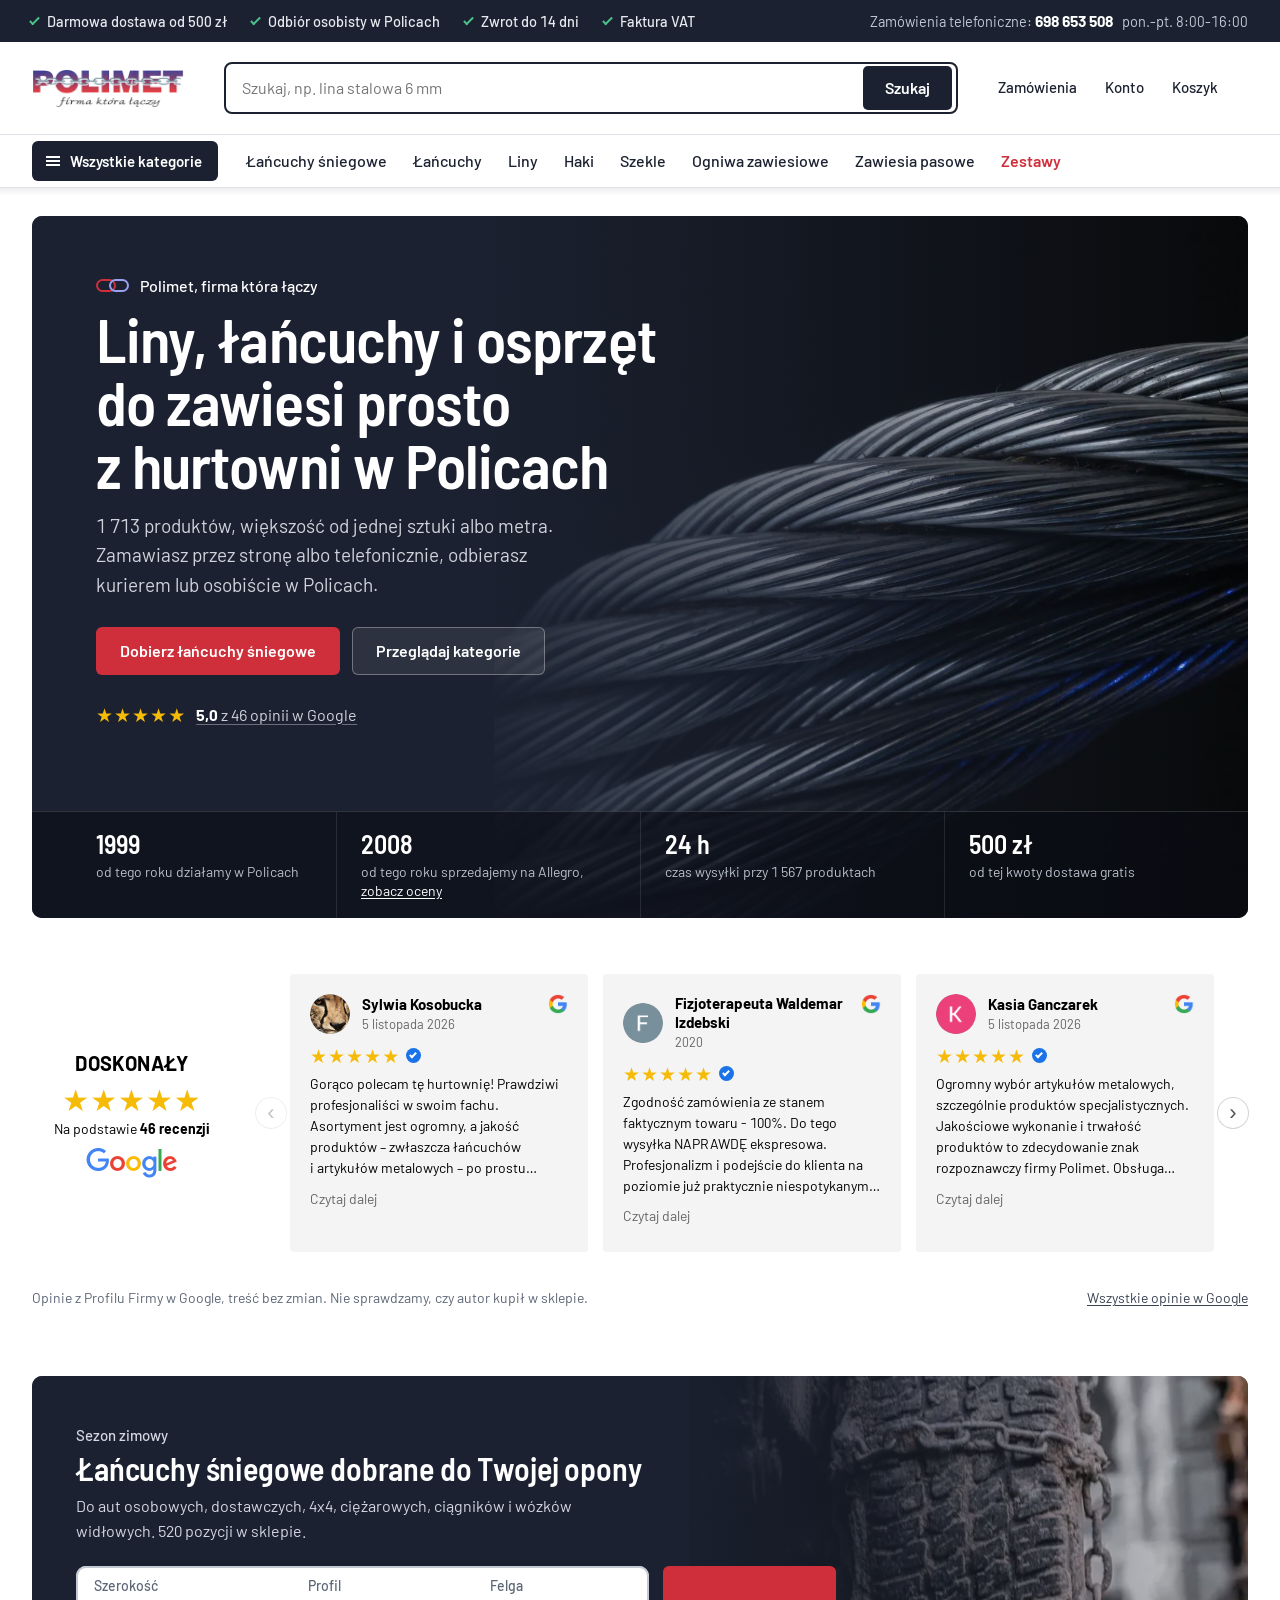
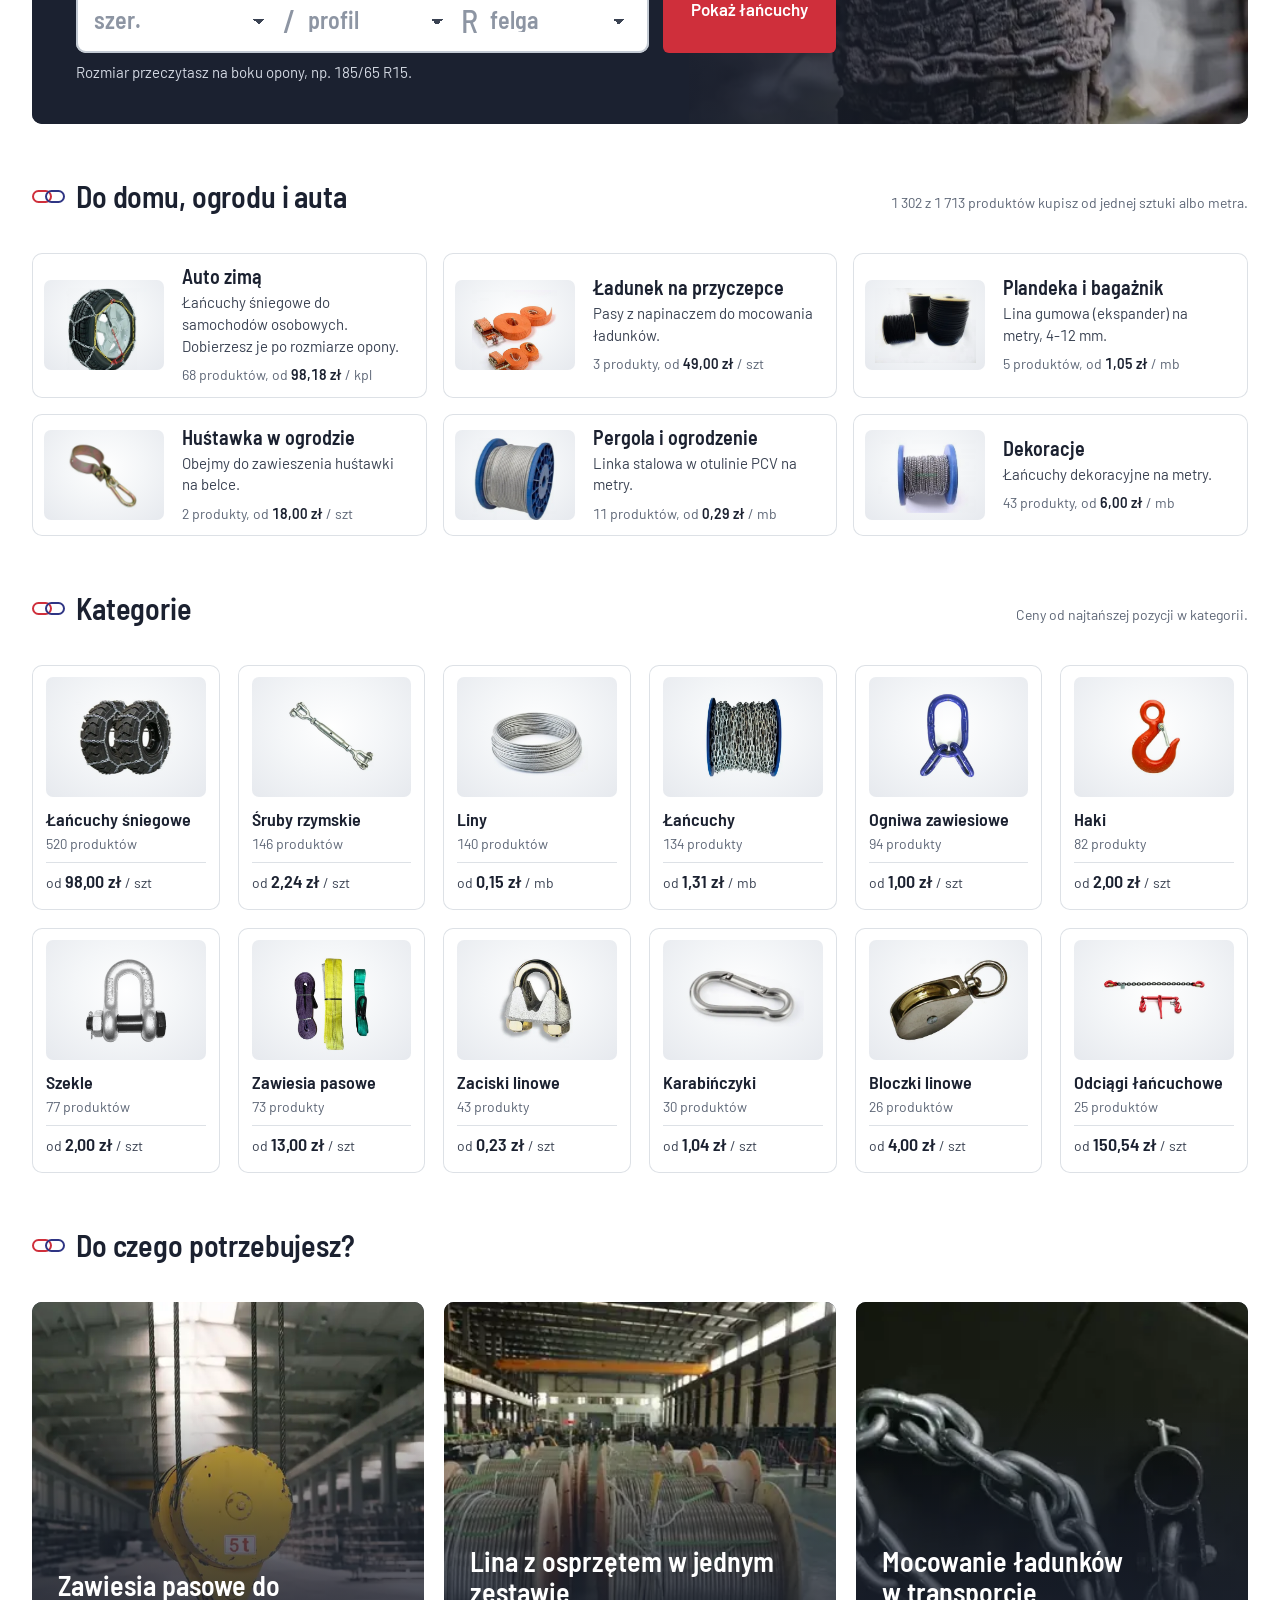
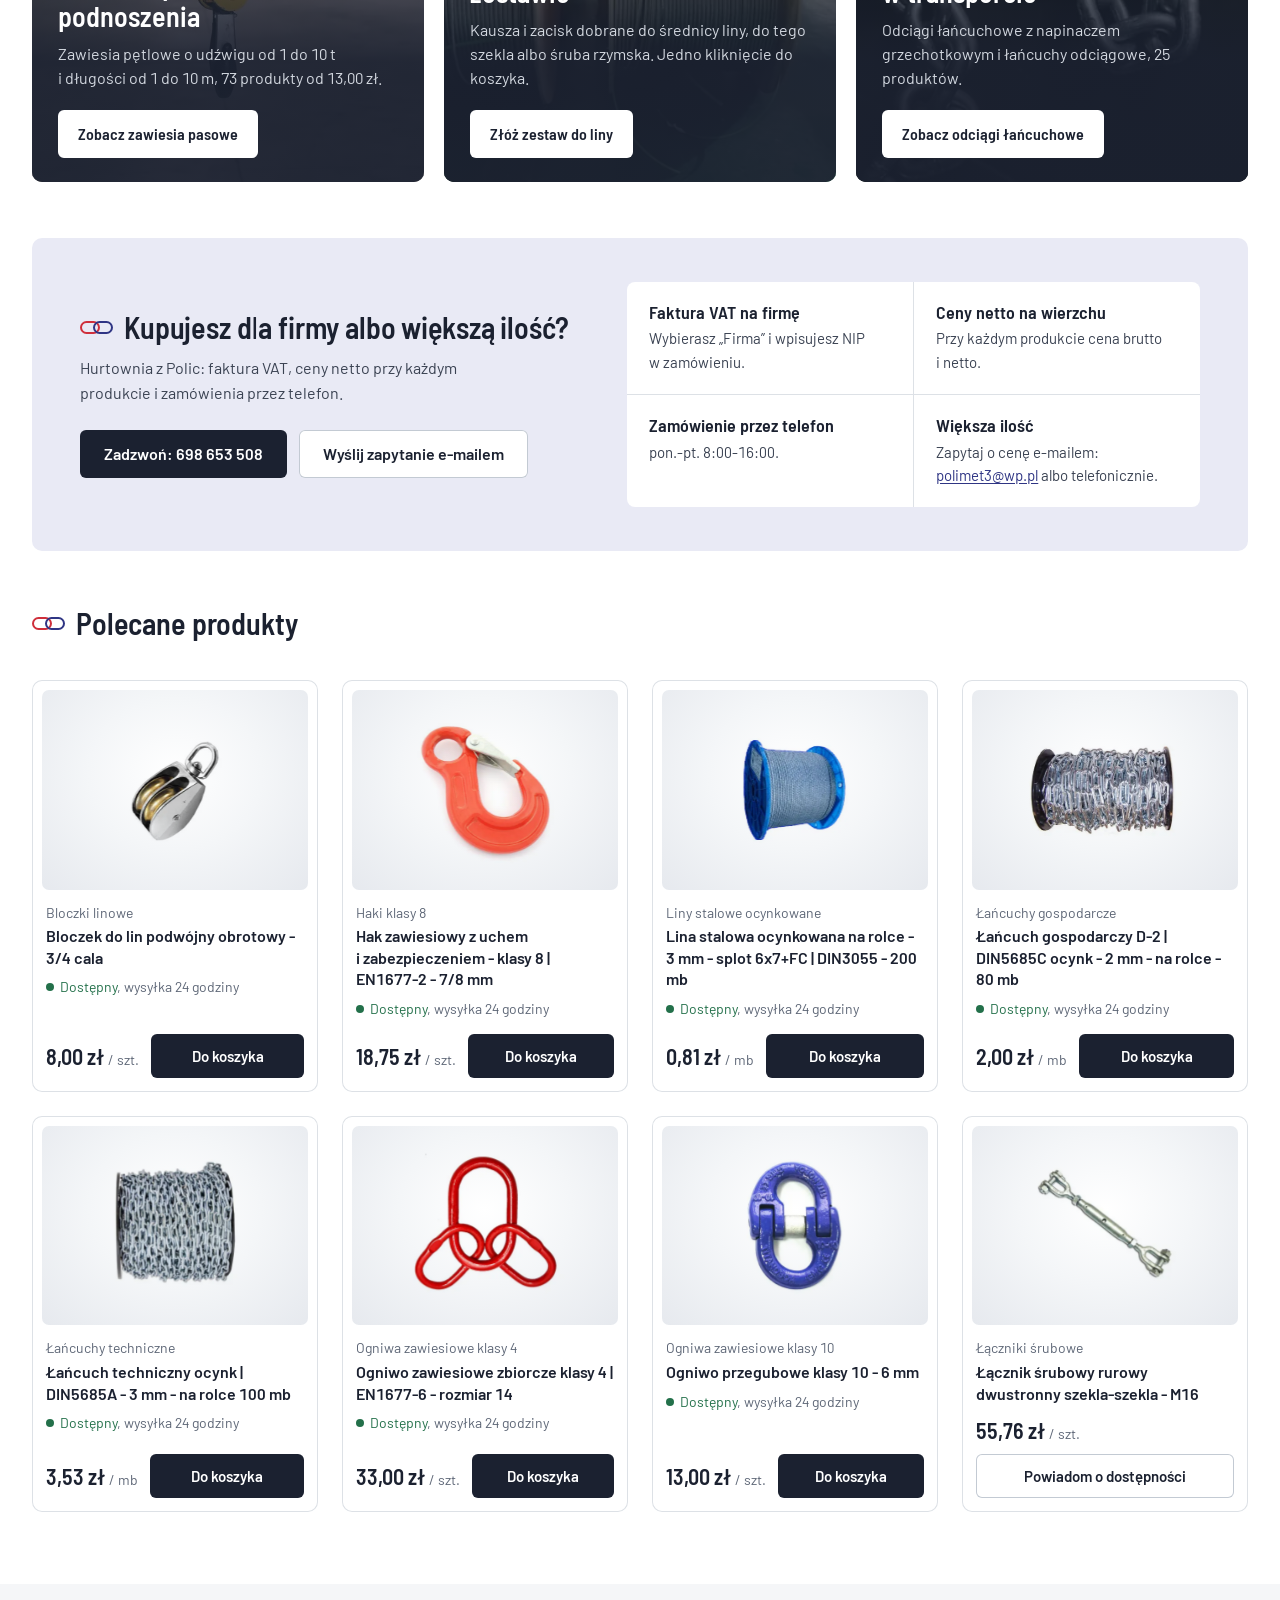
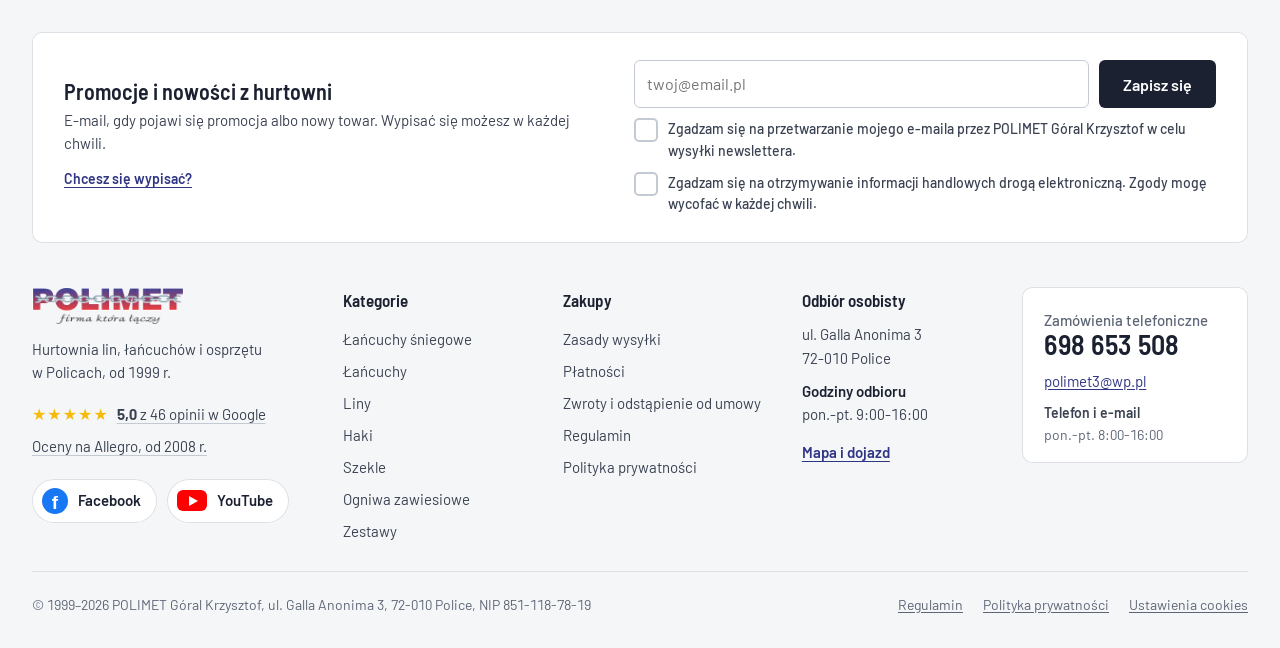
==== commit a083813a: "Poprawki po uwagach klienta: adres, felgi 22,5, śruby rzymskie i łączniki w zestawie, zdjęcie haków," ====
--- a/index.html
+++ b/index.html
@@ -107,7 +107,7 @@
     </section>
     <section class="sek zast" aria-labelledby="zast-t">
       <div class="sek__g"><h2 class="h2" id="zast-t">Do czego potrzebujesz?</h2></div>
-      <ul class="zast__l"><li><a class="zast__k" href="zestawy.html#zawiesie"><img src="img/foto/hak.webp" alt="" width="600" height="900" loading="lazy"><span class="zast__t"><b class="zast__h">Zawiesie łańcuchowe na wymiar</b><span class="zast__o">Wybierasz liczbę cięgien, łańcuch klasy 10, długość i haki. Odpowiadamy z ceną i terminem.</span><span class="zast__cta">Skonfiguruj zawiesie</span></span></a></li><li><a class="zast__k" href="zestawy.html#lina"><img src="img/foto/szpule.webp" alt="" width="600" height="400" loading="lazy"><span class="zast__t"><b class="zast__h">Lina z osprzętem w jednym zestawie</b><span class="zast__o">Kausza i zacisk dobrane do średnicy liny, do tego szekla albo śruba rzymska. Jedno kliknięcie do koszyka.</span><span class="zast__cta">Złóż zestaw do liny</span></span></a></li><li><a class="zast__k" href="kategoria.html?id=29"><img src="img/foto/lancuch.webp" alt="" width="600" height="399" loading="lazy"><span class="zast__t"><b class="zast__h">Mocowanie ładunków w transporcie</b><span class="zast__o">Odciągi łańcuchowe z napinaczem grzechotkowym i łańcuchy odciągowe, 25 produktów.</span><span class="zast__cta">Zobacz odciągi łańcuchowe</span></span></a></li></ul>
+      <ul class="zast__l"><li><a class="zast__k" href="kategoria.html?id=107"><img src="img/foto/hak.webp" alt="" width="600" height="900" loading="lazy"><span class="zast__t"><b class="zast__h">Zawiesia pasowe do podnoszenia</b><span class="zast__o">Zawiesia pętlowe o udźwigu od 1 do 10 t i długości od 1 do 10 m, 73 produkty od 13,00 zł.</span><span class="zast__cta">Zobacz zawiesia pasowe</span></span></a></li><li><a class="zast__k" href="zestawy.html#lina"><img src="img/foto/szpule.webp" alt="" width="600" height="400" loading="lazy"><span class="zast__t"><b class="zast__h">Lina z osprzętem w jednym zestawie</b><span class="zast__o">Kausza i zacisk dobrane do średnicy liny, do tego szekla albo śruba rzymska. Jedno kliknięcie do koszyka.</span><span class="zast__cta">Złóż zestaw do liny</span></span></a></li><li><a class="zast__k" href="kategoria.html?id=29"><img src="img/foto/lancuch.webp" alt="" width="600" height="399" loading="lazy"><span class="zast__t"><b class="zast__h">Mocowanie ładunków w transporcie</b><span class="zast__o">Odciągi łańcuchowe z napinaczem grzechotkowym i łańcuchy odciągowe, 25 produktów.</span><span class="zast__cta">Zobacz odciągi łańcuchowe</span></span></a></li></ul>
     </section>
     <section class="sek firmy" aria-labelledby="firmy-t">
       <div class="firmy__g">
@@ -163,7 +163,7 @@
       </nav>
       <div class="stopka__kol">
         <p class="stopka__tytul">Odbiór osobisty</p>
-        <p>ul. Galla Anonima 3a<br>72-010 Police</p>
+        <p>ul. Galla Anonima 3<br>72-010 Police</p>
         <p><span class="stopka__et">Godziny odbioru</span><br>pon.-pt. 9:00-16:00</p>
         <p><a class="stopka__mapa" href="https://www.google.com/maps?cid=14561847575084938255">Mapa i dojazd</a></p>
       </div>
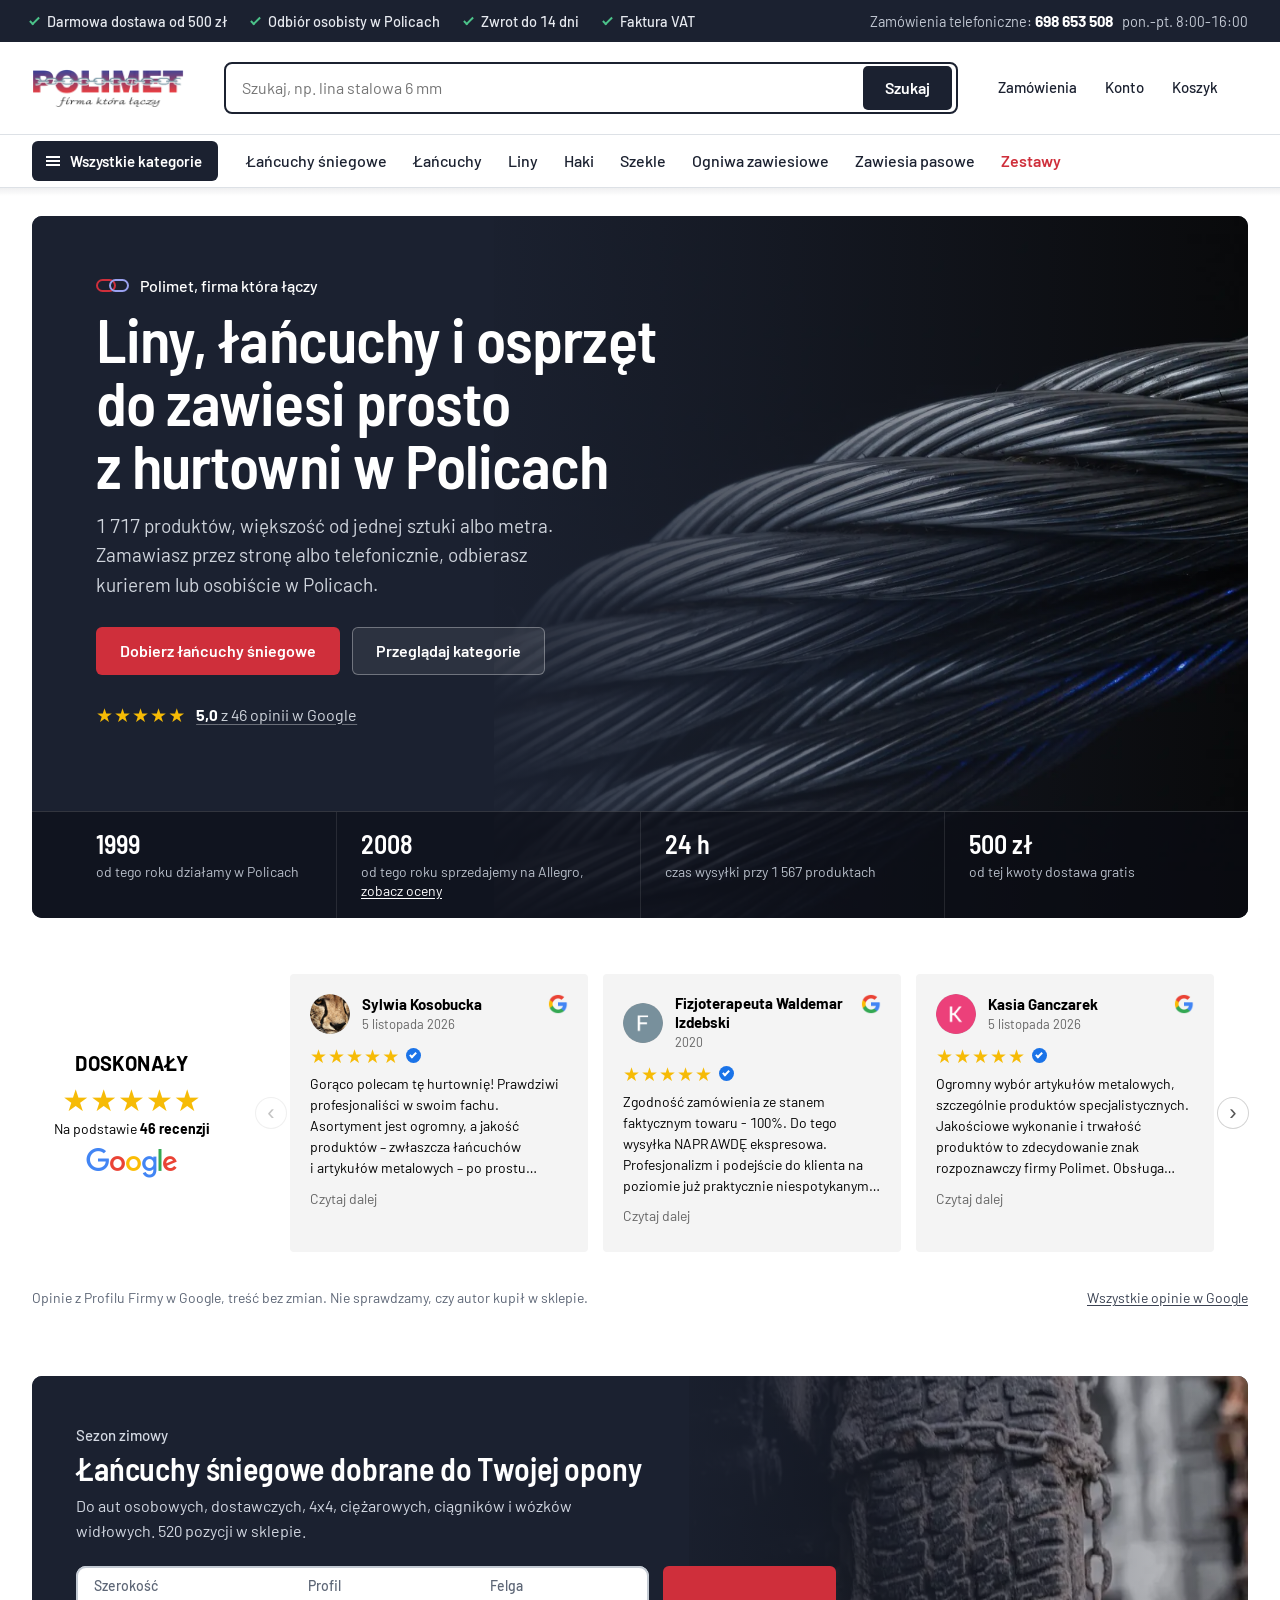
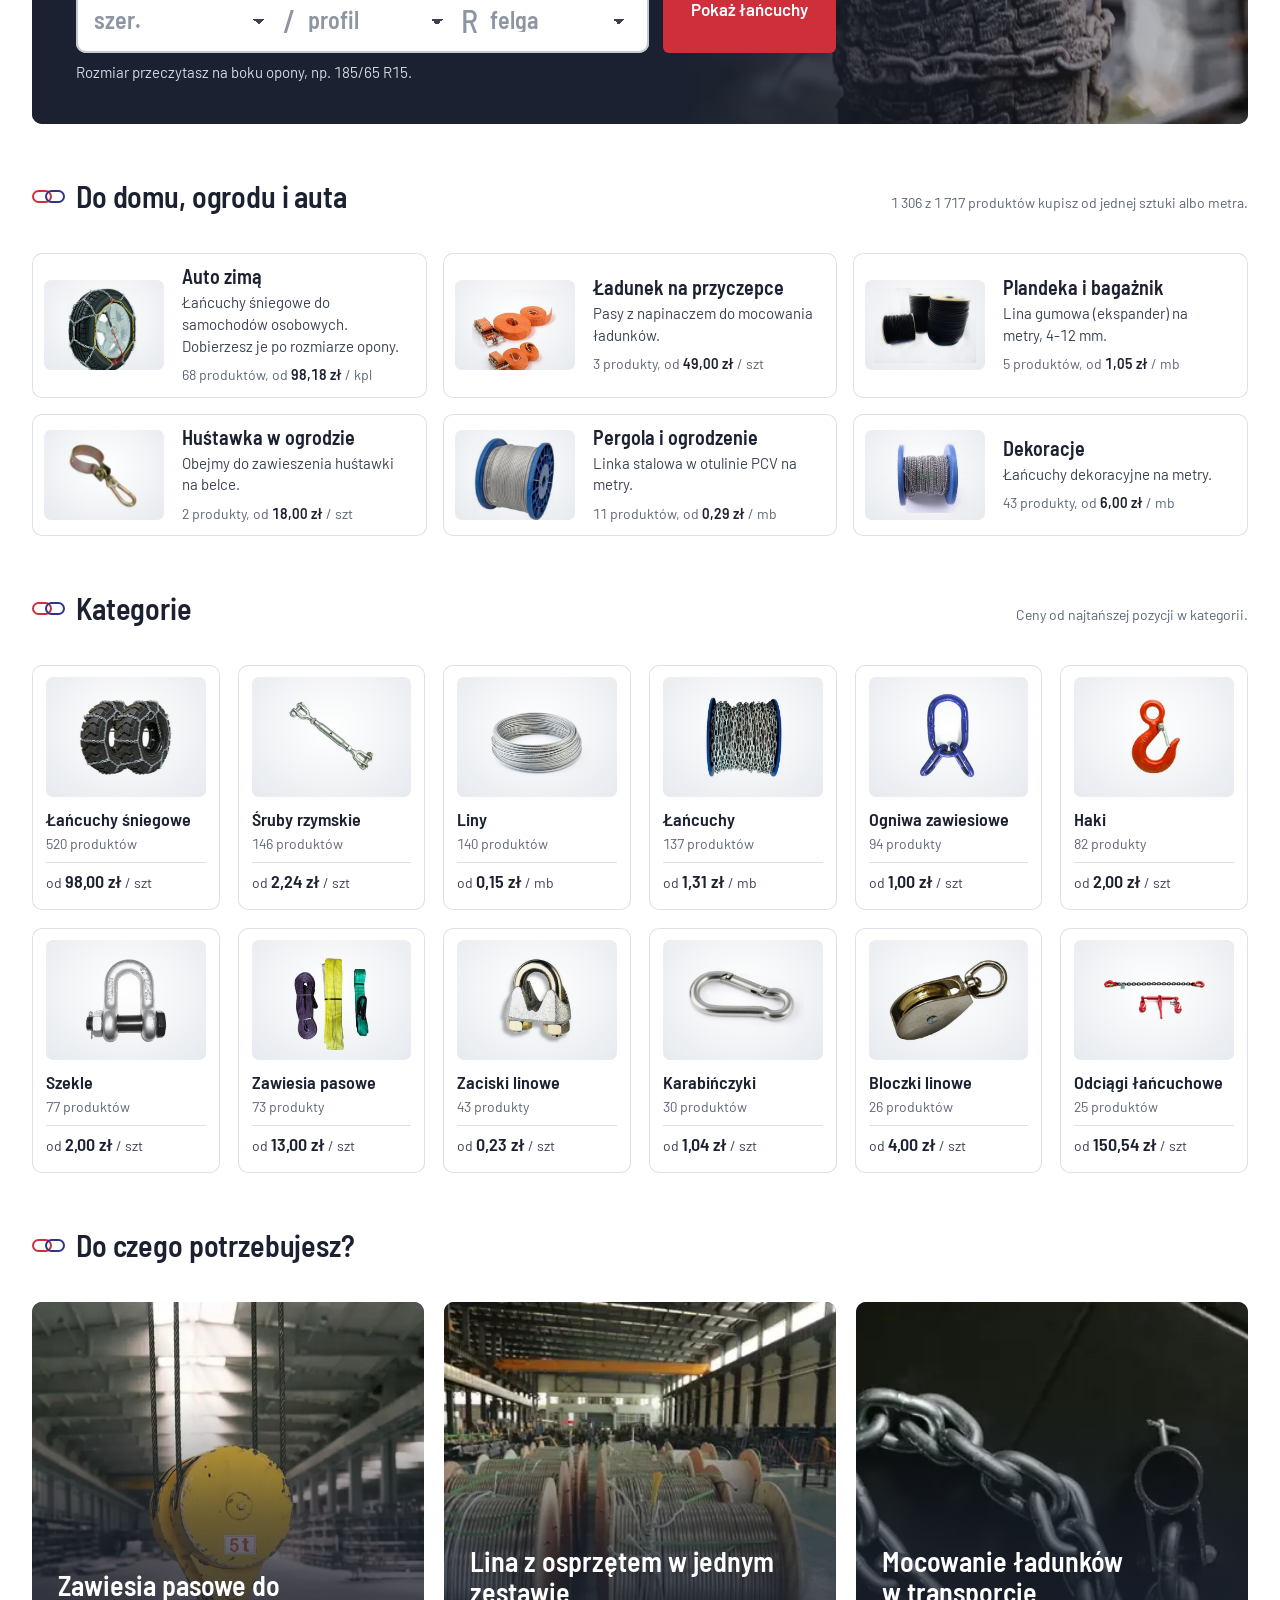
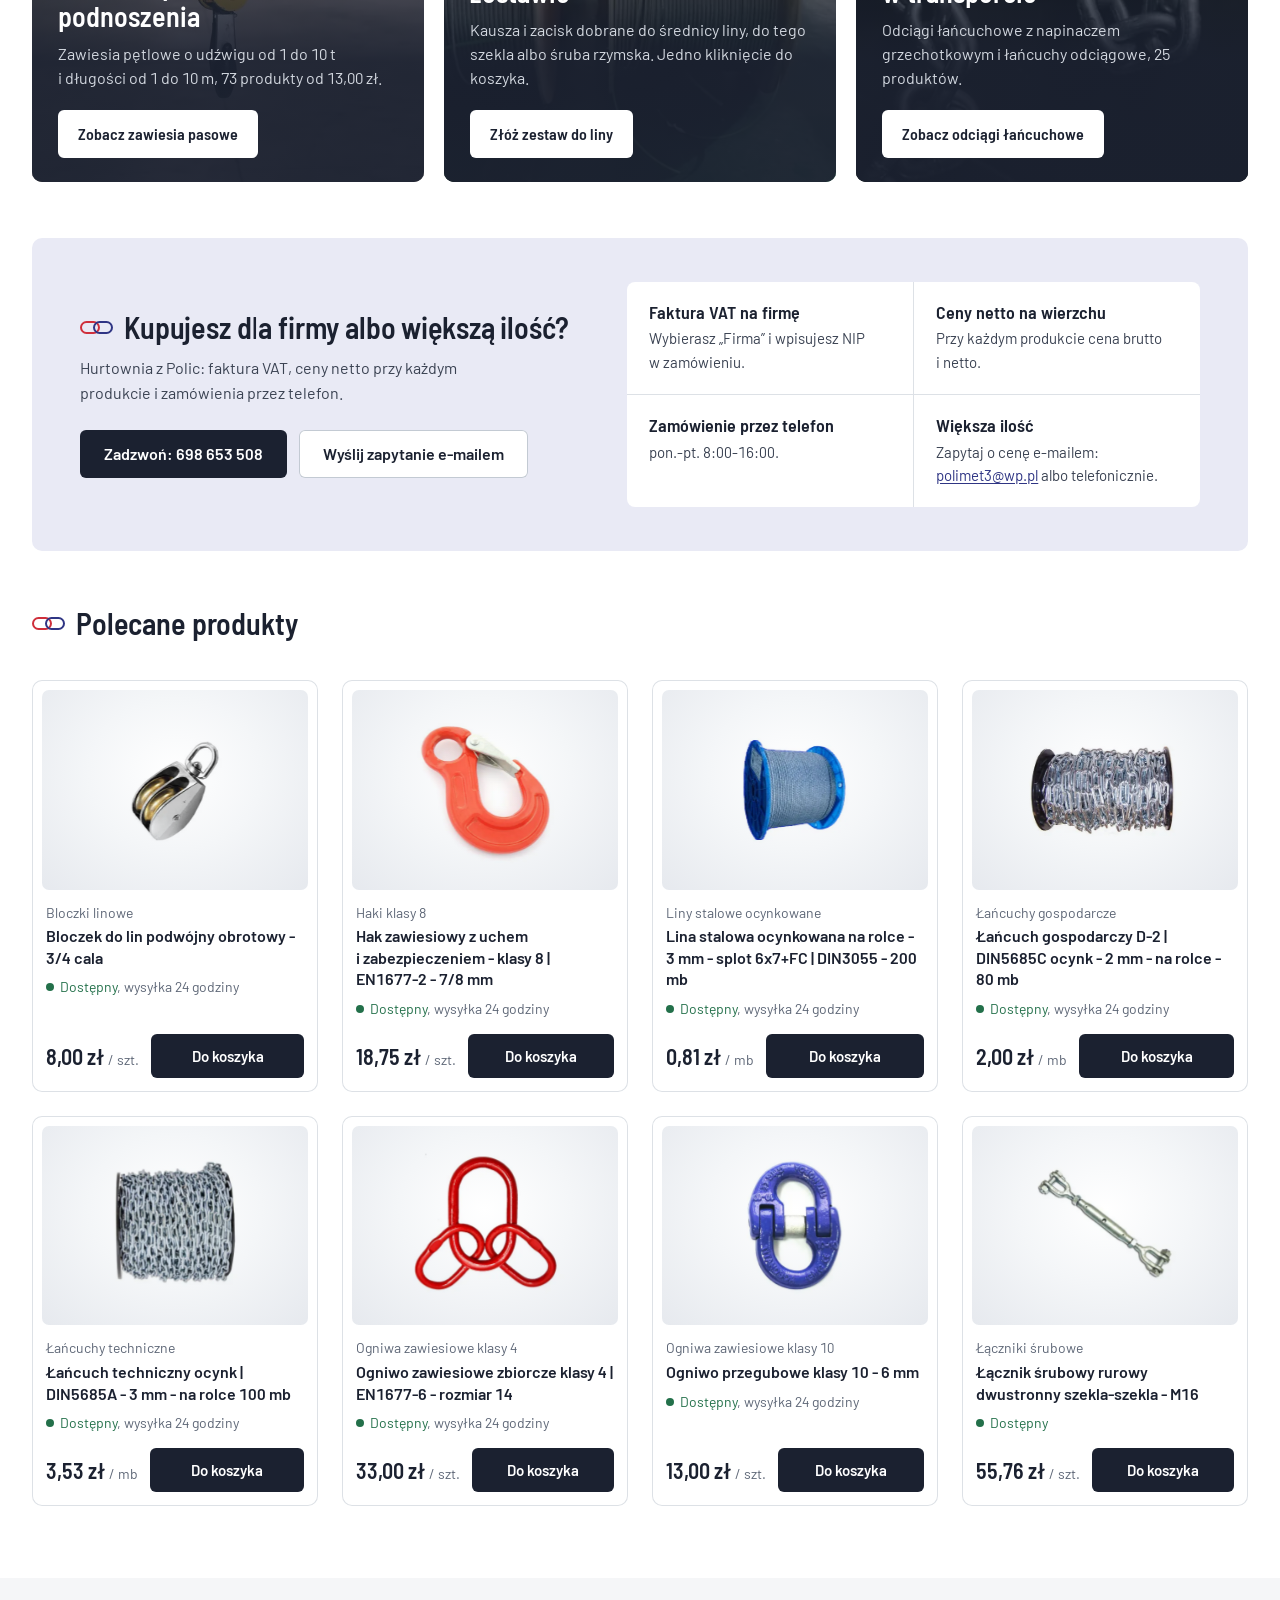
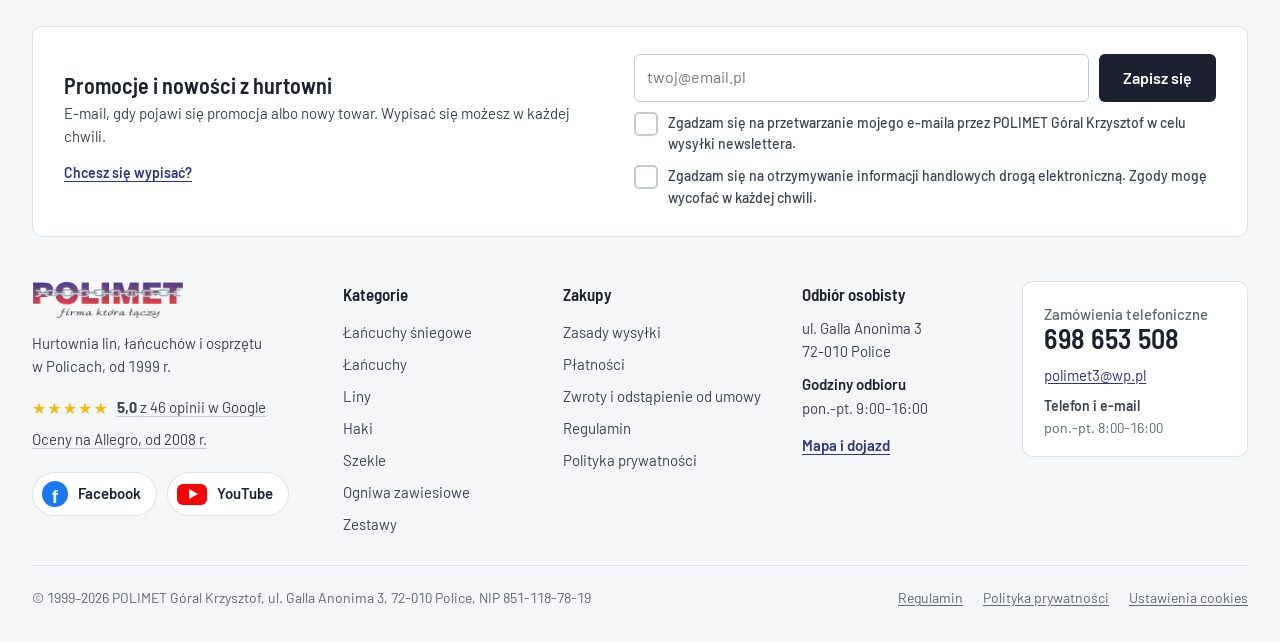
==== commit 9d8d46fb: "Uwagi klienta: zestaw zrywkowy kl. 10 z cenami brutto, łącznik szekla-szekla dostępny, oryginalne zd" ====
--- a/index.html
+++ b/index.html
@@ -63,7 +63,7 @@
       <div class="start__tekst">
         <p class="start__haslo">Polimet, firma która łączy</p>
         <h1>Liny, łańcuchy i osprzęt do zawiesi prosto z hurtowni w Policach</h1>
-        <p class="start__lead">1 713 produktów, większość od jednej sztuki albo metra. Zamawiasz przez stronę albo telefonicznie, odbierasz kurierem lub osobiście w Policach.</p>
+        <p class="start__lead">1 717 produktów, większość od jednej sztuki albo metra. Zamawiasz przez stronę albo telefonicznie, odbierasz kurierem lub osobiście w Policach.</p>
         <p class="start__cta"><a class="btn btn--k" href="#dobor">Dobierz łańcuchy śniegowe</a> <a class="btn btn--j" href="#kategorie">Przeglądaj kategorie</a></p>
         <a class="start__oc" href="https://www.google.com/maps?cid=14561847575084938255"><span class="op-gw" aria-hidden="true">★★★★★</span><span><b>5,0</b> z 46 opinii w Google</span></a>
       </div>
@@ -98,7 +98,7 @@
     </section>
     <section class="sek ogl" data-ogl hidden aria-labelledby="ogl-t"></section>
     <section class="sek detal" aria-labelledby="detal-t">
-      <div class="sek__g"><h2 class="h2" id="detal-t">Do domu, ogrodu i auta</h2><p class="sek__opis">1 302 z 1 713 produktów kupisz od jednej sztuki albo metra.</p></div>
+      <div class="sek__g"><h2 class="h2" id="detal-t">Do domu, ogrodu i auta</h2><p class="sek__opis">1 306 z 1 717 produktów kupisz od jednej sztuki albo metra.</p></div>
       <ul class="detal__l"><li><a class="detal__k" href="kategoria.html?id=23"><span class="detal__img"><img src="img/min/b09319bb3a39.webp" alt="" width="160" height="120" loading="lazy"></span><span class="detal__t"><b>Auto zimą</b><span>Łańcuchy śniegowe do samochodów osobowych. Dobierzesz je po rozmiarze opony.</span><span class="detal__od">68 produktów, od <b>98,18 zł</b> / kpl</span></span></a></li><li><a class="detal__k" href="kategoria.html?id=108"><span class="detal__img"><img src="img/min/4d4f605d9624.webp" alt="" width="160" height="120" loading="lazy"></span><span class="detal__t"><b>Ładunek na przyczepce</b><span>Pasy z napinaczem do mocowania ładunków.</span><span class="detal__od">3 produkty, od <b>49,00 zł</b> / szt</span></span></a></li><li><a class="detal__k" href="kategoria.html?id=105"><span class="detal__img"><img src="img/min/4ff6299b42fc.webp" alt="" width="160" height="120" loading="lazy"></span><span class="detal__t"><b>Plandeka i bagażnik</b><span>Lina gumowa (ekspander) na metry, 4-12 mm.</span><span class="detal__od">5 produktów, od <b>1,05 zł</b> / mb</span></span></a></li><li><a class="detal__k" href="kategoria.html?id=64"><span class="detal__img"><img src="img/min/783132fc4f1b.webp" alt="" width="160" height="120" loading="lazy"></span><span class="detal__t"><b>Huśtawka w ogrodzie</b><span>Obejmy do zawieszenia huśtawki na belce.</span><span class="detal__od">2 produkty, od <b>18,00 zł</b> / szt</span></span></a></li><li><a class="detal__k" href="kategoria.html?id=11"><span class="detal__img"><img src="img/min/e6070b7d8d87.webp" alt="" width="160" height="120" loading="lazy"></span><span class="detal__t"><b>Pergola i ogrodzenie</b><span>Linka stalowa w otulinie PCV na metry.</span><span class="detal__od">11 produktów, od <b>0,29 zł</b> / mb</span></span></a></li><li><a class="detal__k" href="kategoria.html?id=2"><span class="detal__img"><img src="img/min/d79e5350bf17.webp" alt="" width="160" height="120" loading="lazy"></span><span class="detal__t"><b>Dekoracje</b><span>Łańcuchy dekoracyjne na metry.</span><span class="detal__od">43 produkty, od <b>6,00 zł</b> / mb</span></span></a></li></ul>
     </section>
     <section class="sek" id="kategorie">
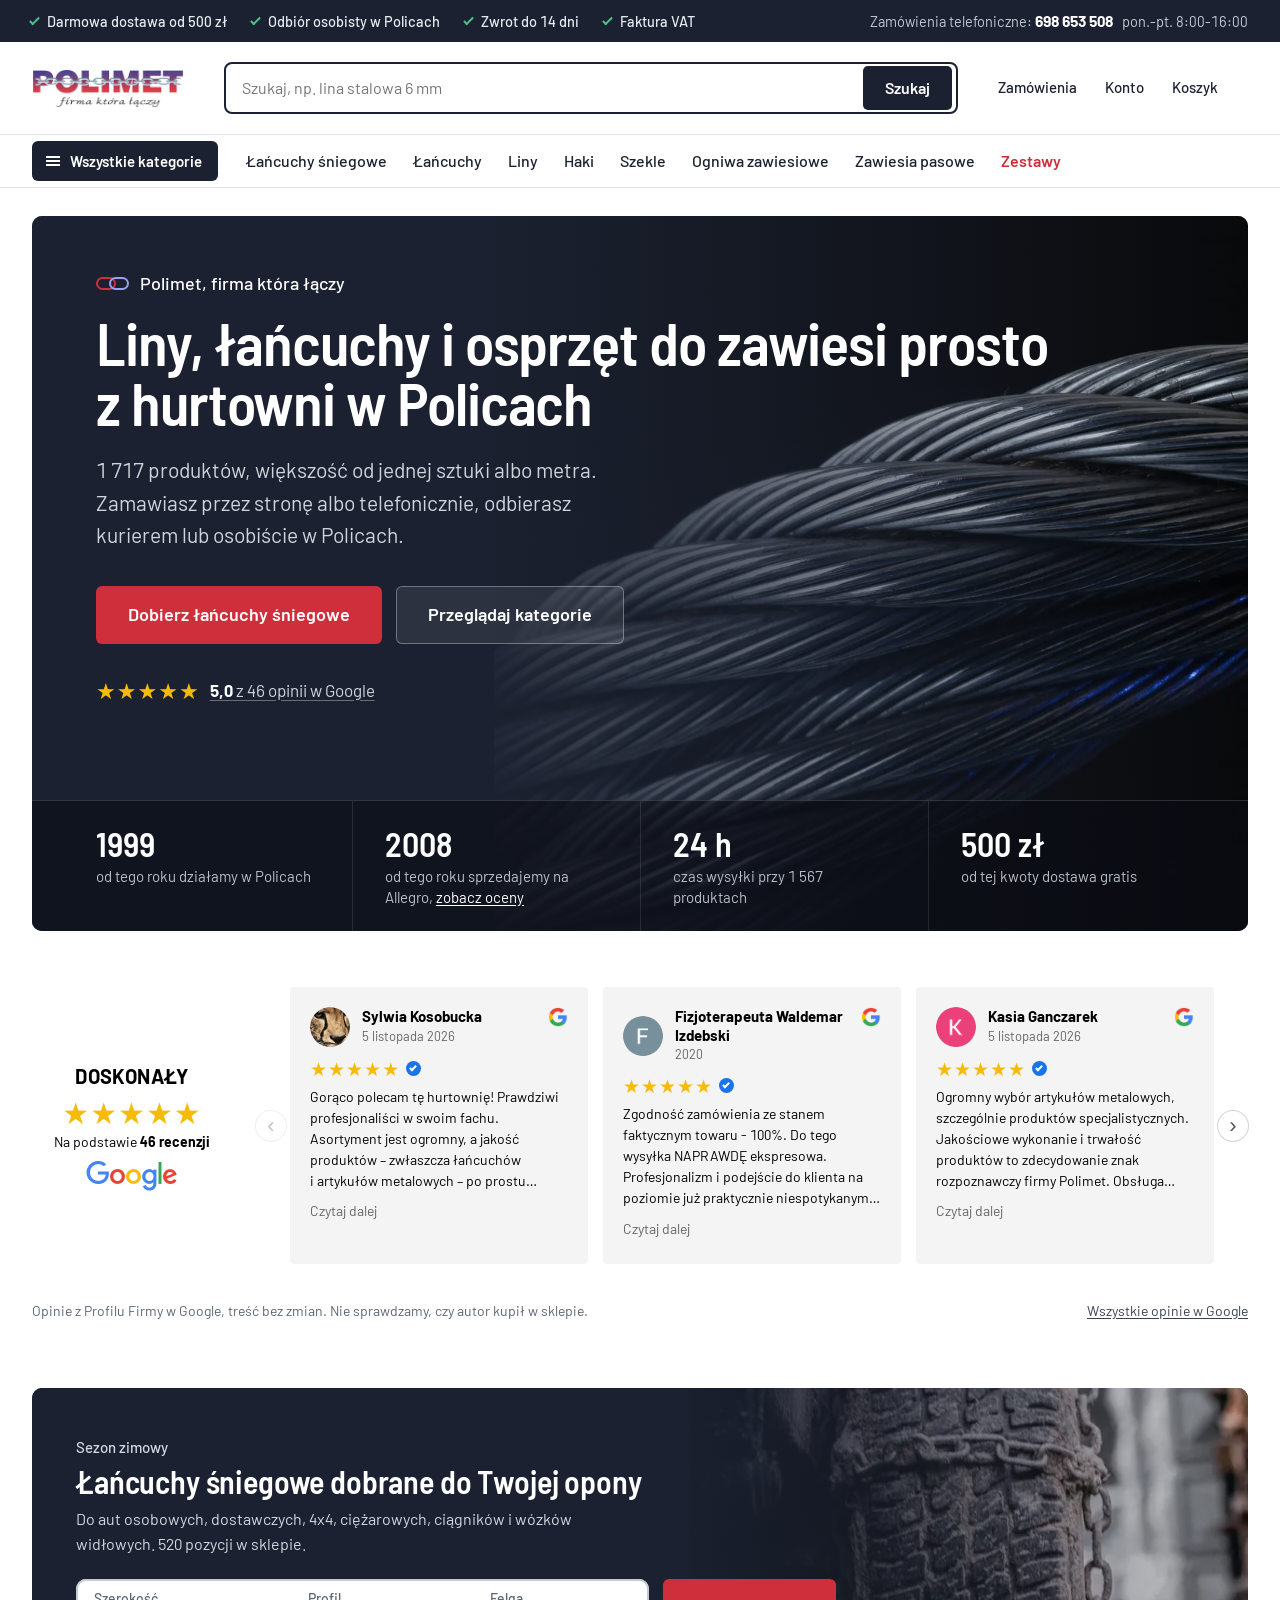
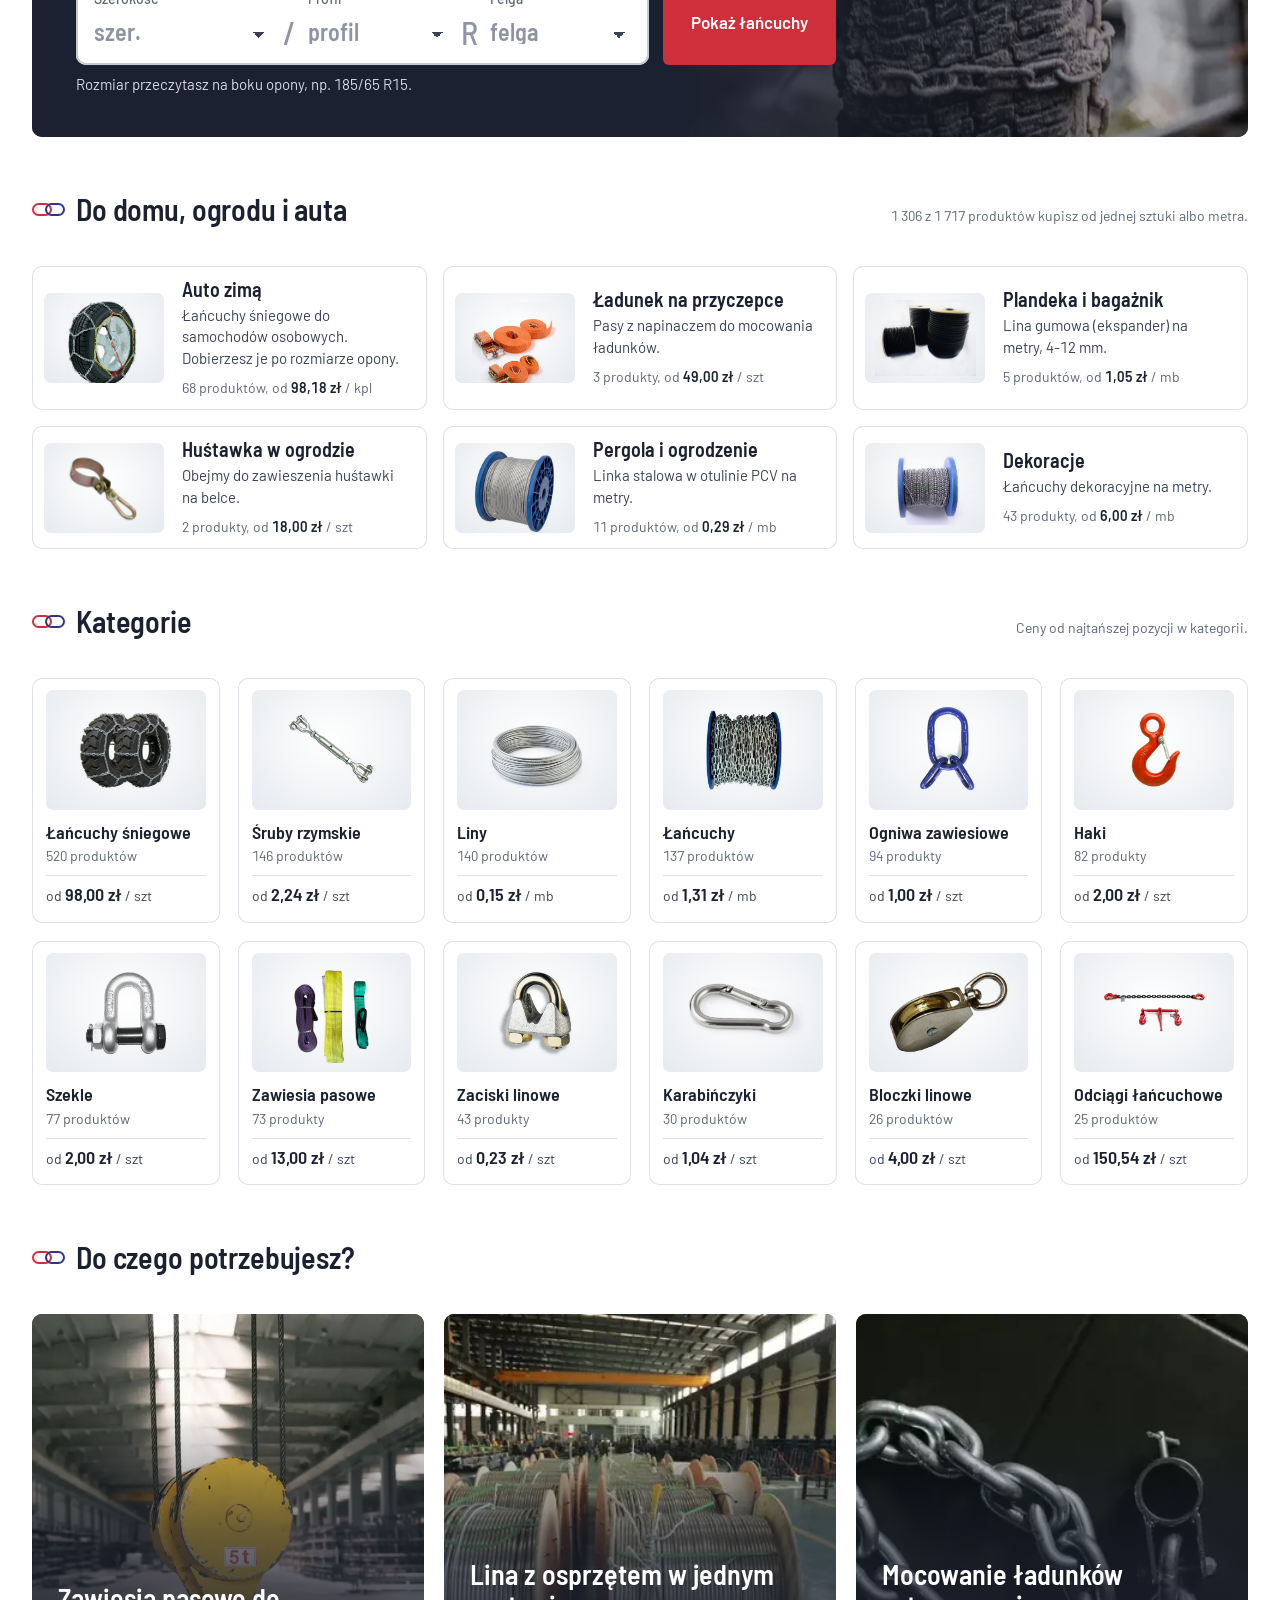
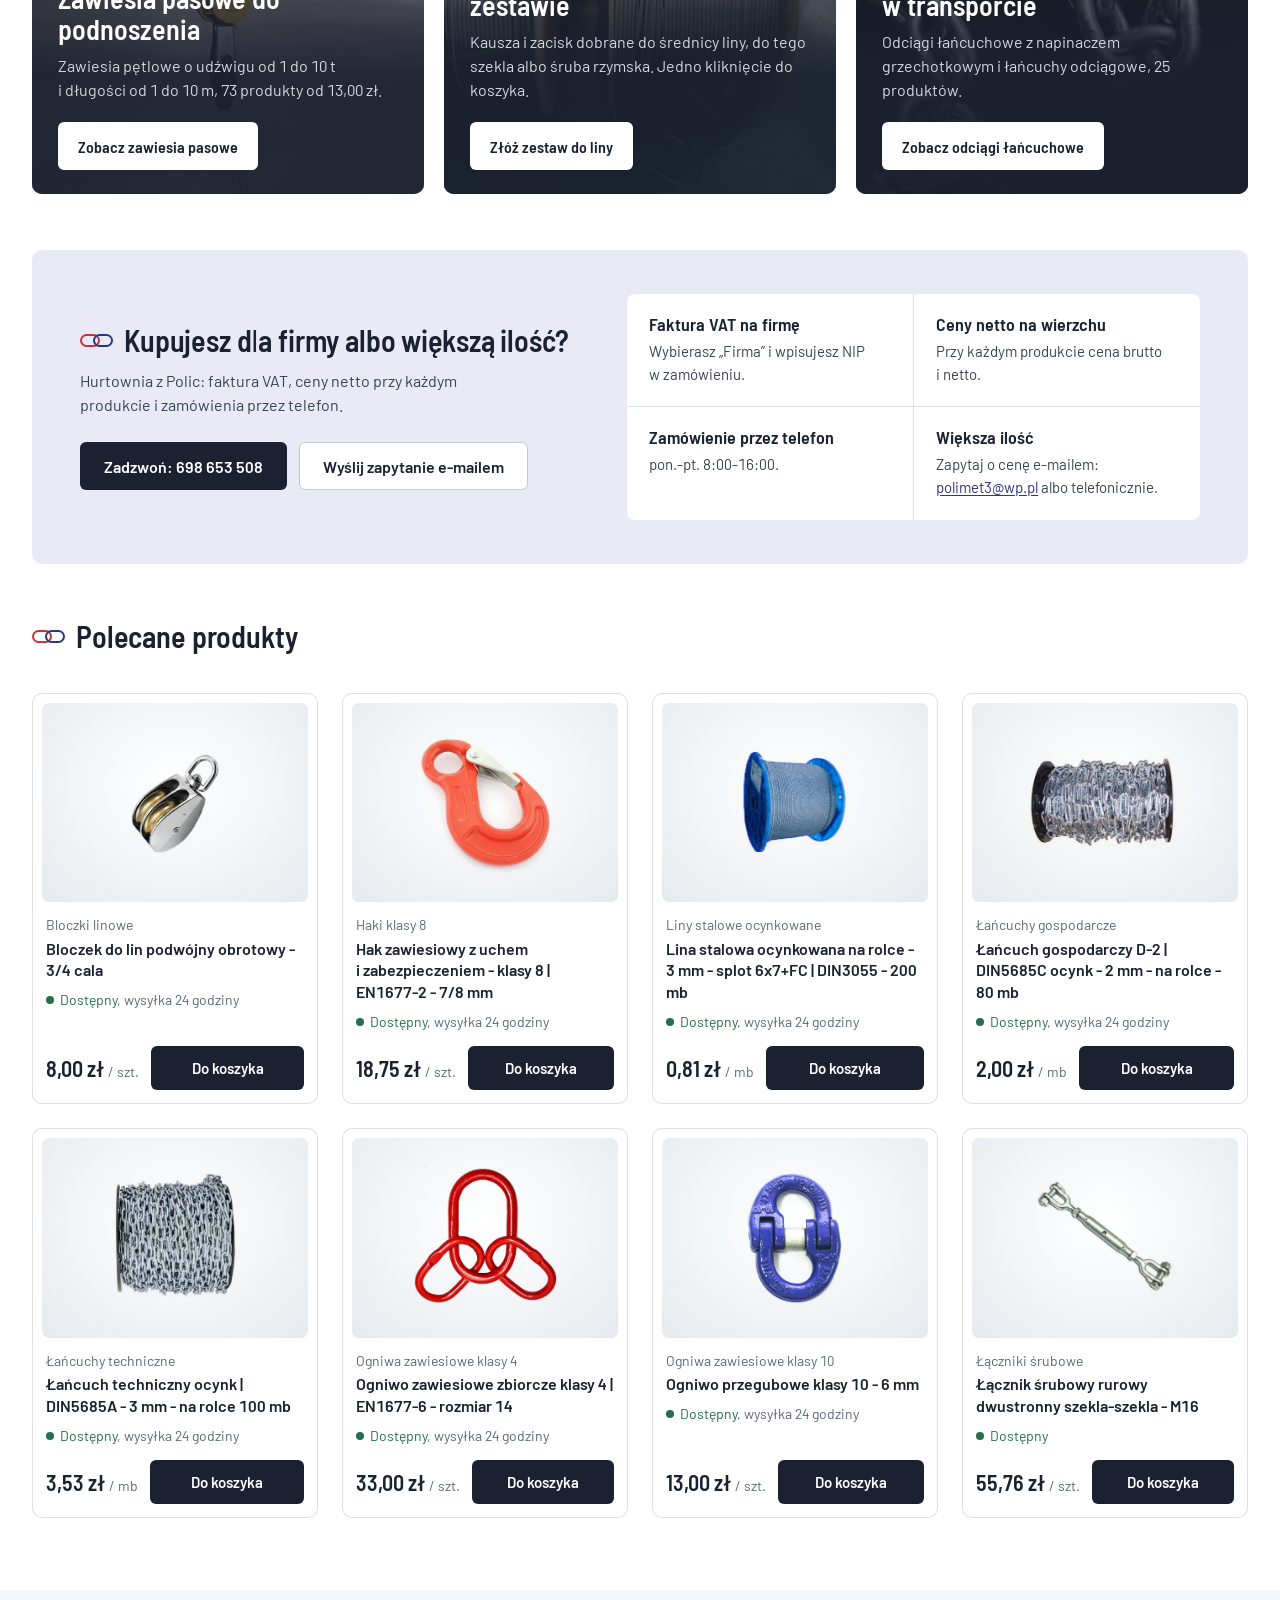
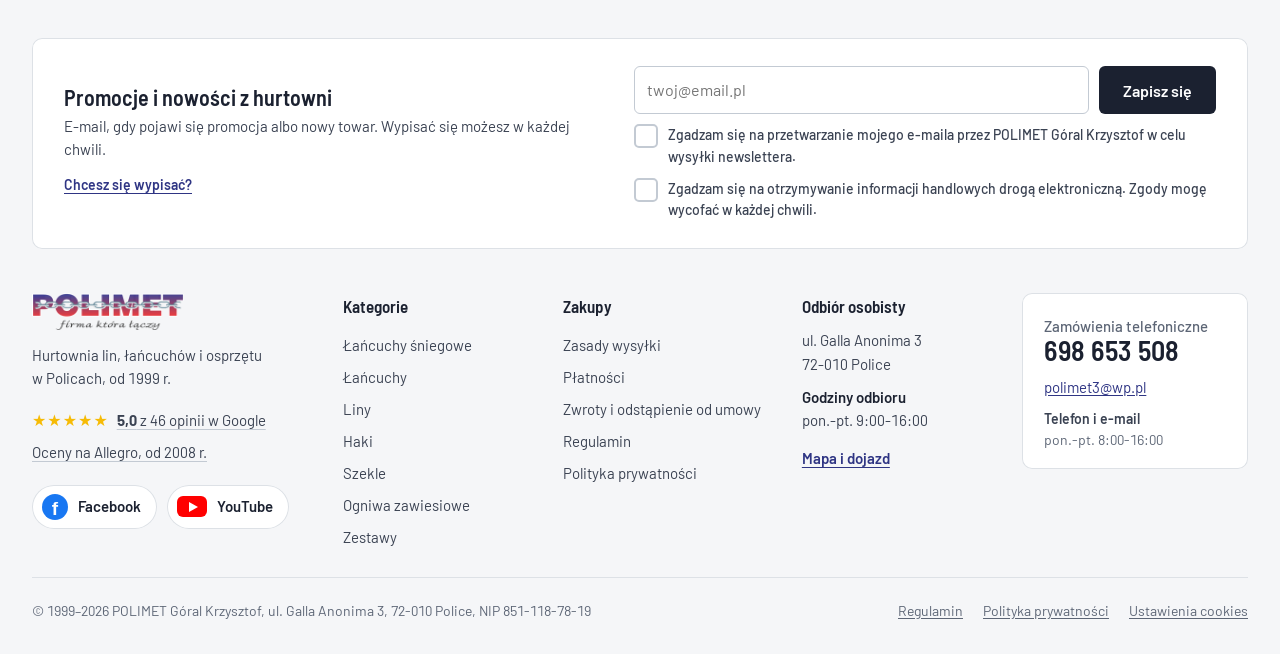
==== commit 94ed74b9: "Większy hero, cały sklep na szerokość 1800 px, nagłówek przewija się ze stroną" ====
--- a/index.html
+++ b/index.html
@@ -62,7 +62,7 @@
       <img class="start__foto" src="img/foto/lina.webp" alt="" width="1800" height="1200" fetchpriority="high">
       <div class="start__tekst">
         <p class="start__haslo">Polimet, firma która łączy</p>
-        <h1>Liny, łańcuchy i osprzęt do zawiesi prosto z hurtowni w Policach</h1>
+        <h1>Liny, łańcuchy i&nbsp;osprzęt do&nbsp;zawiesi prosto z&nbsp;hurtowni w&nbsp;Policach</h1>
         <p class="start__lead">1 717 produktów, większość od jednej sztuki albo metra. Zamawiasz przez stronę albo telefonicznie, odbierasz kurierem lub osobiście w Policach.</p>
         <p class="start__cta"><a class="btn btn--k" href="#dobor">Dobierz łańcuchy śniegowe</a> <a class="btn btn--j" href="#kategorie">Przeglądaj kategorie</a></p>
         <a class="start__oc" href="https://www.google.com/maps?cid=14561847575084938255"><span class="op-gw" aria-hidden="true">★★★★★</span><span><b>5,0</b> z 46 opinii w Google</span></a>
--- a/css/styl.css
+++ b/css/styl.css
@@ -8,7 +8,7 @@
   --cynk:#eceef1;--cynk2:#f5f6f8;--rysa:#dde1e6;--pole:#c3cad3;
   --indygo:#2f3584;--indygo2:#e9eaf5;--czerwien:#cf2f3b;--ok:#23704a;
   --f:'Barlow','Barlow Zapas',system-ui,sans-serif;--t:'Barlow Semi Condensed','Barlow Semi Zapas','Barlow',sans-serif;
-  --szer:1280px;--r:6px;
+  --szer:1800px;--r:6px;
 }
 *,*::before,*::after{box-sizing:border-box}
 [hidden]:not(.licznik){display:none!important}
@@ -993,12 +993,9 @@
 }
 @media (max-width:374px){.pasek__lista li:nth-child(3){display:none}}
 
-/* komputer: nagłówek z wyszukiwarką i koszykiem przyklejony przy przewijaniu */
+/* komputer: nagłówek przewija się razem ze stroną (11.11: bez przyklejania) */
 @media (min-width:1081px){
   .pasek__w{height:42px;padding-top:0;padding-bottom:0}
-  .gora{position:sticky;top:-42px;z-index:30;background:#fff}
-  .gora::after{content:"";position:absolute;left:0;right:0;bottom:-8px;height:8px;background:linear-gradient(rgba(27,33,48,.07),rgba(27,33,48,0));pointer-events:none}
-  html{scroll-padding-top:170px}
 }
 
 /* przypomnienie o koszyku (strona główna, gdy coś w nim jest) */
@@ -1030,3 +1027,35 @@
 .kup__rozm select{display:block;width:100%;margin-top:6px;font-weight:400}
 .kup__pyt{margin:16px 0 0;padding:12px 14px;border-radius:8px;background:var(--cynk2);font-size:15px;color:var(--grafit)}
 .kup__pyt a{font-weight:600;color:var(--indygo);white-space:nowrap}
+
+/* 11.11: większy hero na stronie głównej. Na komputerze wychodzi poza kontener prawie na całą szerokość okna
+   (do 1736 px), zajmuje pierwszy ekran, tekst zostaje w linii z logo; większy nagłówek, opis, przyciski i liczby. */
+@media (min-width:1081px){
+  /* kontener ma teraz 1800 px, więc hero nie wychodzi już poza niego (--wy zostaje 0) */
+  .str-glowna{--wy:0px}
+  .str-glowna .start{
+    min-height:clamp(600px, calc(100vh - 240px), 820px)}
+  .str-glowna .start__tekst{margin:auto 0;padding:56px 48px 48px 64px;max-width:1080px}
+  .str-glowna .start h1{font-size:clamp(60px, 4.7vw, 86px);line-height:1;letter-spacing:-.018em}
+  .str-glowna .start__haslo{font-size:18px;margin-bottom:18px}
+  .str-glowna .start__lead{margin-top:22px;font-size:21px;line-height:1.55;max-width:44ch}
+  .str-glowna .start__cta{margin-top:34px;gap:14px}
+  .str-glowna .start__cta .btn{min-height:58px;padding:0 32px;font-size:18px}
+  .str-glowna .start__oc{margin-top:24px;font-size:17px}
+  .str-glowna .start__oc .op-gw{font-size:22px}
+  .str-glowna .start__foto{width:62%}
+  .str-glowna .start .start__fakty{padding:0 calc(max(64px, var(--wy)) - 32px)}
+  .str-glowna .start__fakty li,.str-glowna .start__fakty li:first-child{padding:24px 32px}
+  .str-glowna .start__fakty li:first-child{border-left:0}
+  .str-glowna .start .start__fakty b{font-size:34px}
+  .str-glowna .start__fakty li{font-size:15px}
+}
+@media (max-width:640px){
+  .str-glowna .start__tekst{padding:40px 22px 30px}
+  .str-glowna .start h1{font-size:38px;line-height:1.04}
+  .str-glowna .start__lead{font-size:17px;margin-top:16px}
+  .str-glowna .start__cta .btn{min-height:56px;font-size:17px}
+  .str-glowna .start .start__fakty b{font-size:24px}
+}
+/* 11.11: przy szerszym kontenerze konfigurator zestawu zostaje w wygodnej szerokości */
+[data-konfig]{max-width:1240px}
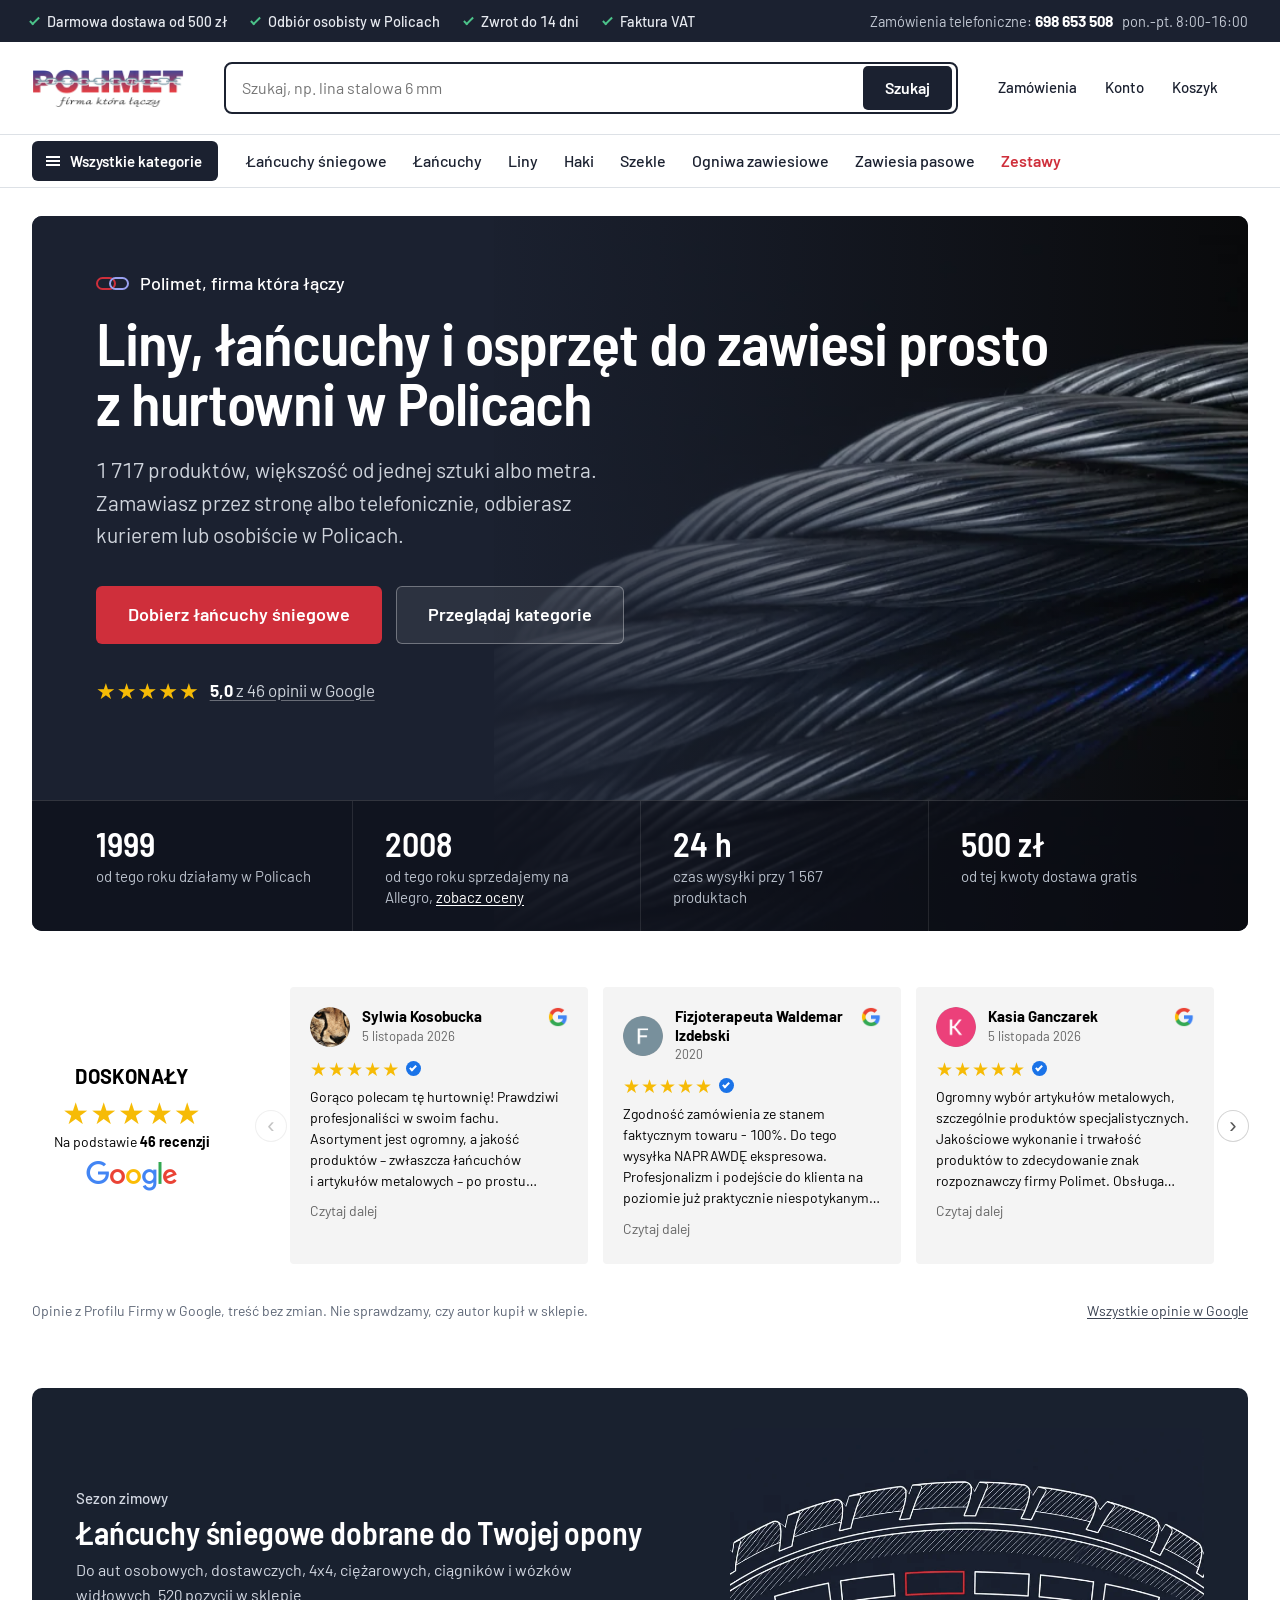
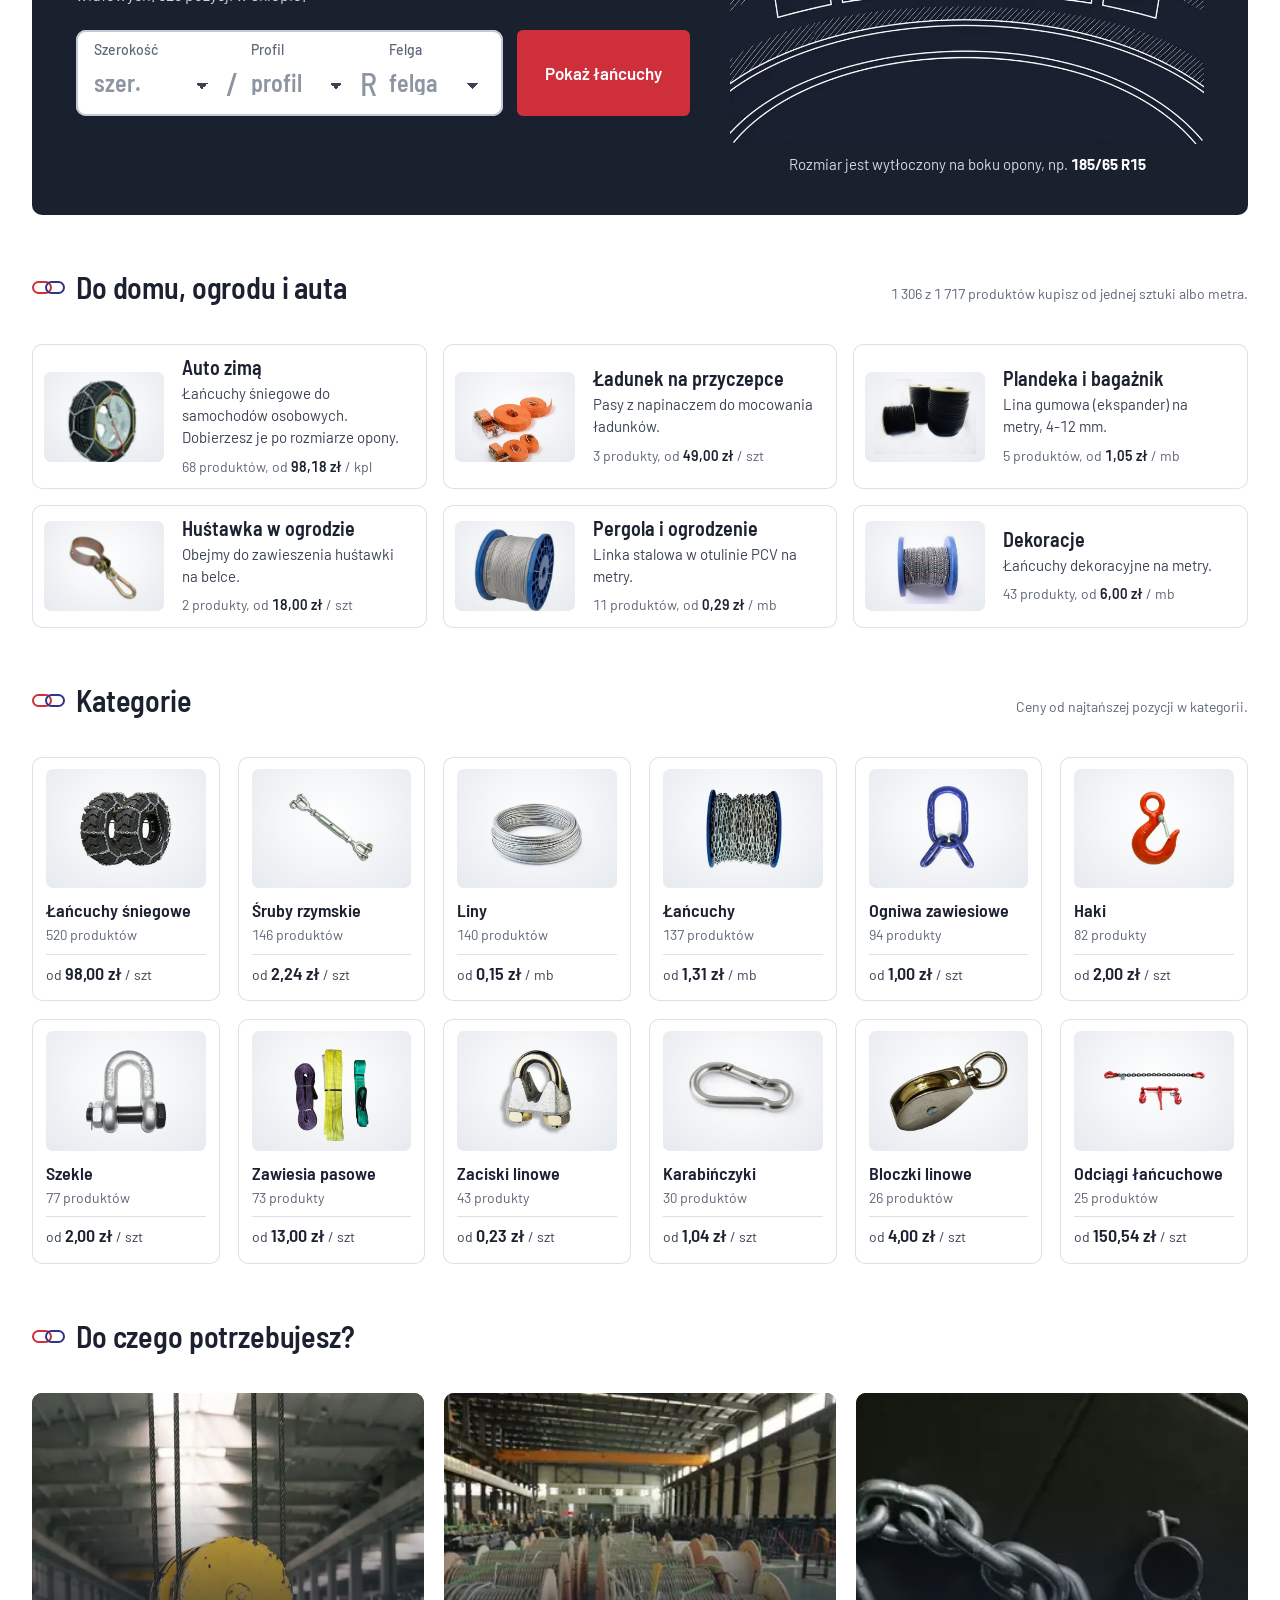
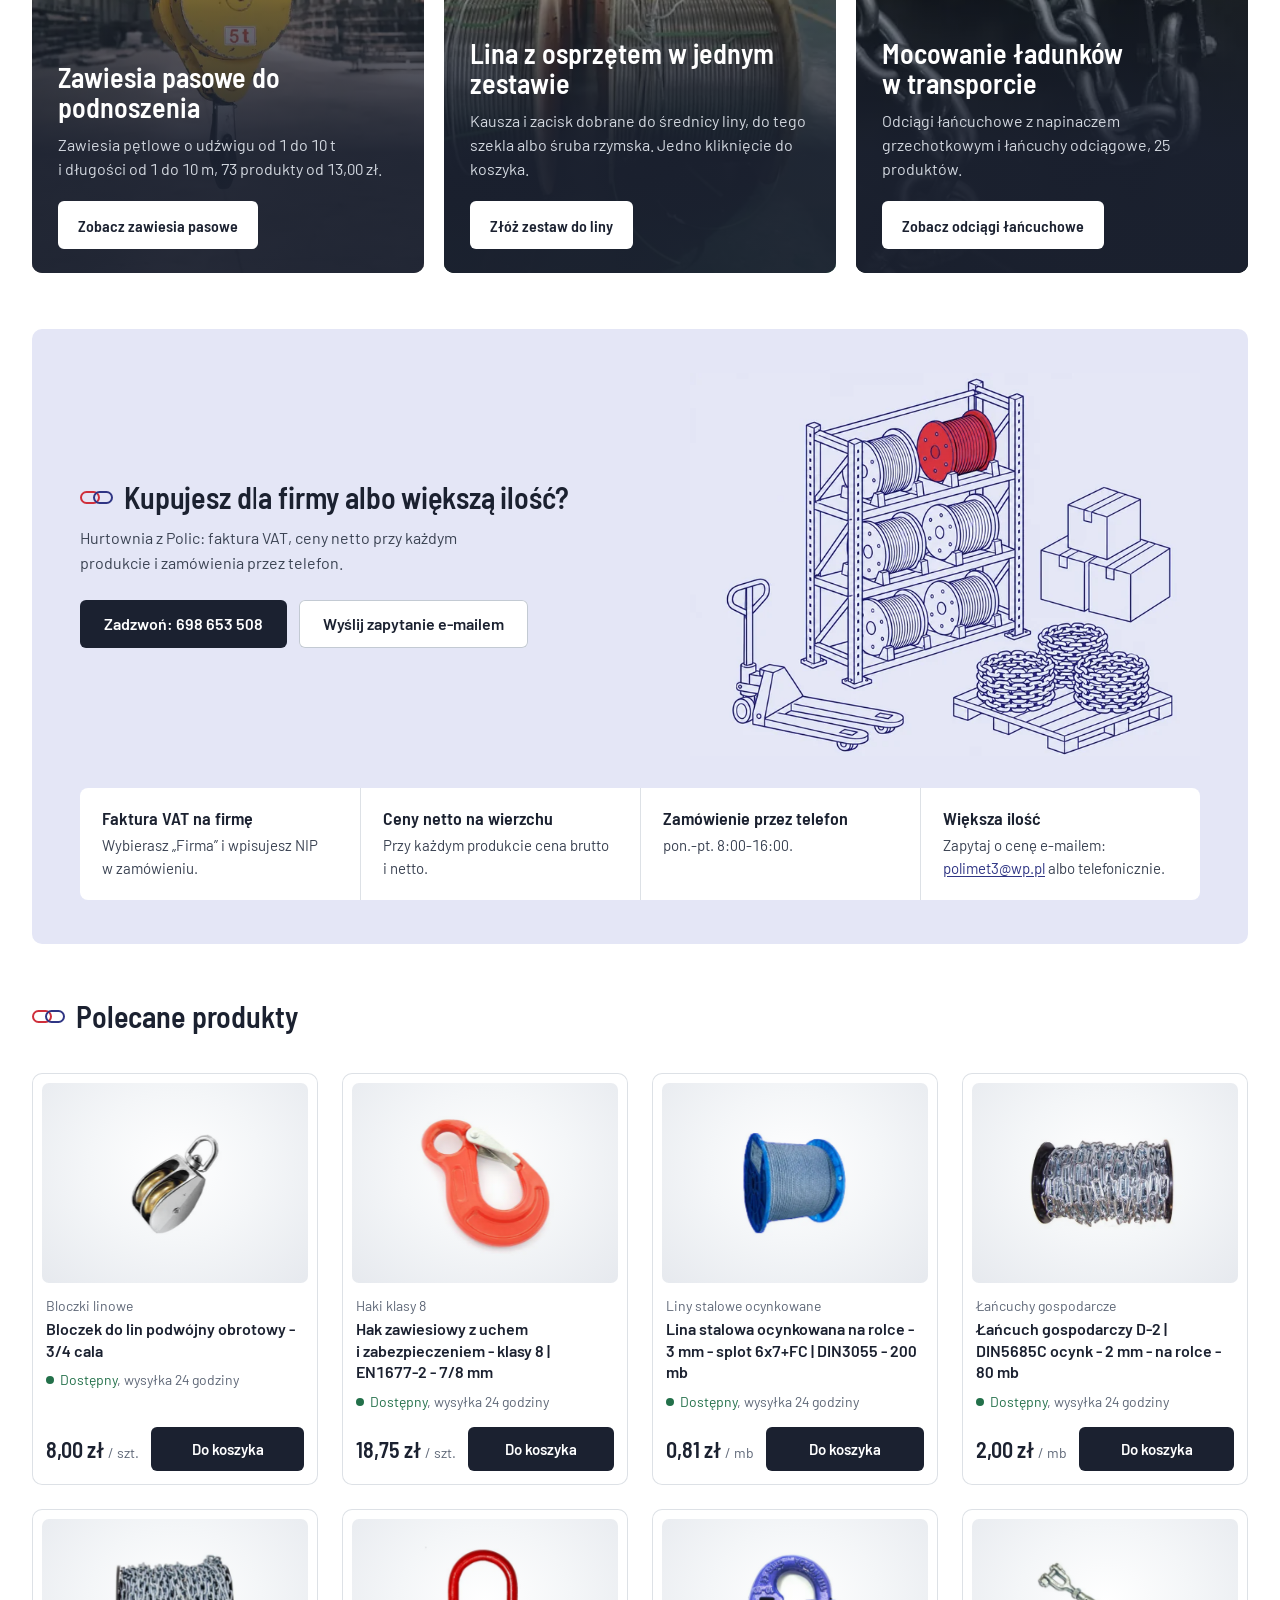
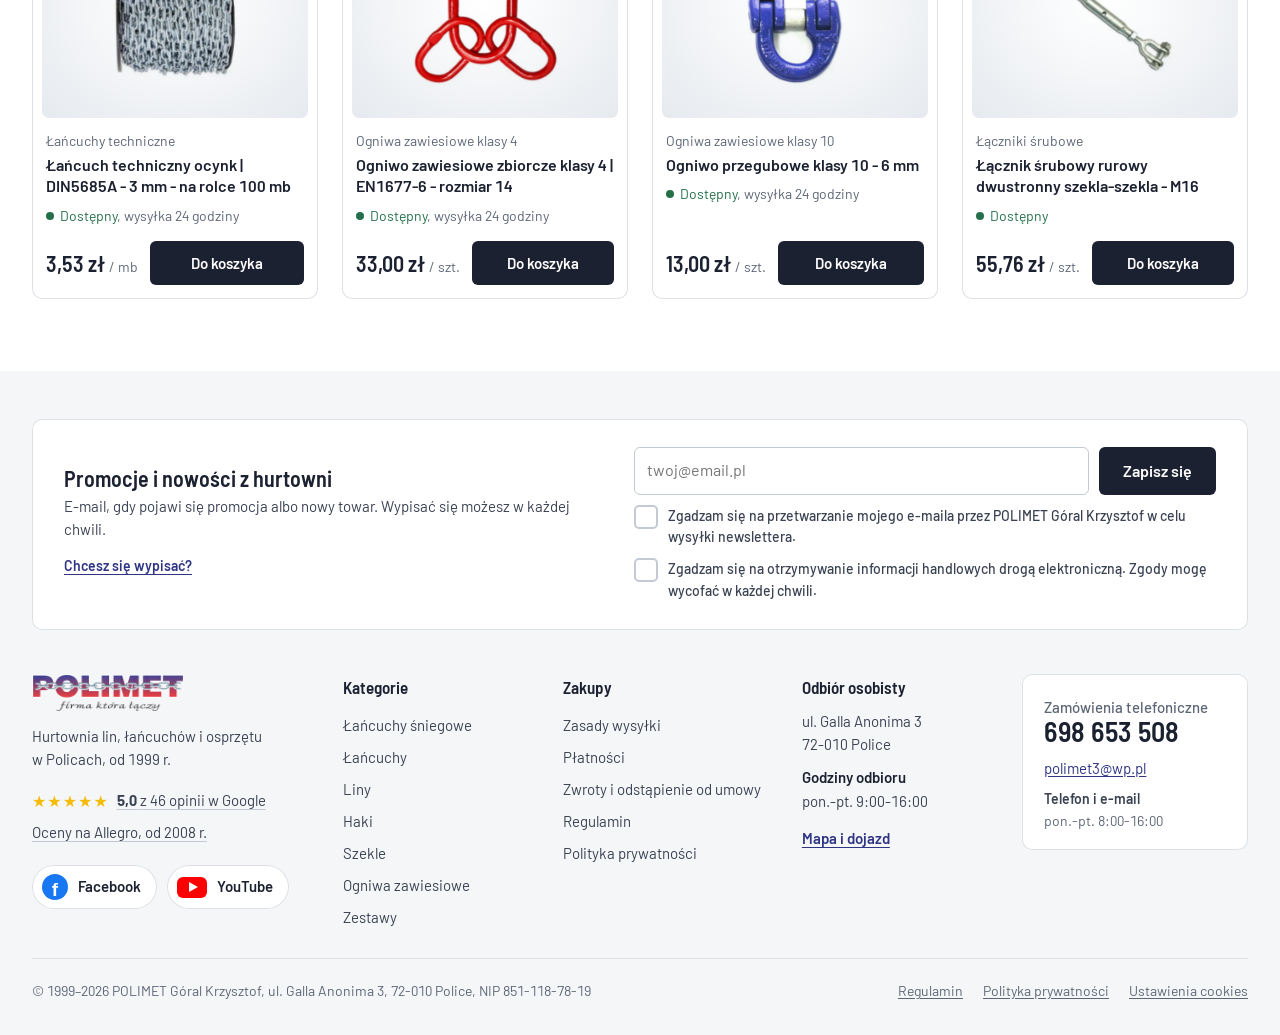
==== commit 5e8bb444: "Ilustracje techniczne (dobór łańcuchów, zestaw do liny, zakupy dla firm, puste stany), podkategorie " ====
--- a/index.html
+++ b/index.html
@@ -59,7 +59,7 @@
 
     <div class="przyp" data-przyp hidden></div>
     <section class="start">
-      <img class="start__foto" src="img/foto/lina.webp" alt="" width="1800" height="1200" fetchpriority="high">
+      <img class="start__foto" src="img/foto/lina.webp" srcset="img/foto/lina-900.webp 900w, img/foto/lina.webp 1800w" sizes="(min-width: 641px) 62vw, 100vw" alt="" width="1800" height="1200" fetchpriority="high">
       <div class="start__tekst">
         <p class="start__haslo">Polimet, firma która łączy</p>
         <h1>Liny, łańcuchy i&nbsp;osprzęt do&nbsp;zawiesi prosto z&nbsp;hurtowni w&nbsp;Policach</h1>
@@ -76,7 +76,6 @@
     </section>
     <section class="sek opinie" data-opinie aria-label="Opinie klientów w Google"></section>
     <section class="sezon" id="dobor" data-dobor aria-labelledby="dobor-t">
-      <img class="sezon__foto" src="img/foto/snieg.webp" alt="" width="600" height="900" loading="lazy">
       <div class="sezon__tekst">
         <p class="sezon__kiedy">Sezon zimowy</p>
         <h2 id="dobor-t">Łańcuchy śniegowe dobrane do Twojej opony</h2>
@@ -95,6 +94,10 @@
         </form>
         <p class="sezon__pom" data-dobor-ile aria-live="polite"></p>
       </div>
+      <figure class="sezon__ilu">
+        <img src="img/ilustracje/opona-900.webp" srcset="img/ilustracje/opona-900.webp 900w, img/ilustracje/opona-1600.webp 1600w" sizes="(min-width: 1081px) 42vw, 100vw" width="1600" height="1067" alt="Bok opony z zaznaczonym miejscem, w którym jest wytłoczony rozmiar" loading="lazy">
+        <figcaption>Rozmiar jest wytłoczony na boku opony, np. <b>185/65 R15</b></figcaption>
+      </figure>
     </section>
     <section class="sek ogl" data-ogl hidden aria-labelledby="ogl-t"></section>
     <section class="sek detal" aria-labelledby="detal-t">
@@ -115,6 +118,7 @@
         <p class="firmy__lead">Hurtownia z Polic: faktura VAT, ceny netto przy każdym produkcie i zamówienia przez telefon.</p>
         <p class="firmy__cta"><a class="btn btn--s" href="tel:+48698653508">Zadzwoń: 698 653 508</a><a class="btn btn--b" href="mailto:polimet3@wp.pl?subject=Zapytanie%20o%20wi%C4%99ksz%C4%85%20ilo%C5%9B%C4%87">Wyślij zapytanie e-mailem</a></p>
       </div>
+      <figure class="firmy__ilu"><img src="img/ilustracje/hurtownia-700.webp" srcset="img/ilustracje/hurtownia-700.webp 700w, img/ilustracje/hurtownia-1200.webp 1200w" sizes="(min-width: 1081px) 40vw, 100vw" width="1200" height="900" alt="" loading="lazy"></figure>
       <ul class="firmy__lista">
         <li><b>Faktura VAT na firmę</b>Wybierasz „Firma” i wpisujesz NIP w zamówieniu.</li>
         <li><b>Ceny netto na wierzchu</b>Przy każdym produkcie cena brutto i netto.</li>
--- a/css/styl.css
+++ b/css/styl.css
@@ -109,11 +109,31 @@
 .okr > *:not(:last-child)::after{content:"/";margin-left:6px;color:var(--szary2)}
 .kat-g h1{font:600 36px/1.1 var(--t);letter-spacing:-.01em}
 .kat-g__opis{margin-top:10px;color:var(--grafit);max-width:66ch}
-.podkat{display:flex;flex-wrap:wrap;gap:10px;margin:22px 0}
-.podkat a{display:inline-flex;align-items:center;gap:8px;min-height:44px;padding:0 14px;border:1px solid var(--pole);border-radius:var(--r);color:var(--stal);text-decoration:none;font-size:15px;font-weight:500}
-.podkat a span{color:var(--szary);font-weight:400}
+/* podkategorie jako kafelki: zdjęcie, nazwa w 1-2 liniach, liczba produktów (11.11: czytelniejsze niż pigułki) */
+/* flex zamiast siatki: kafelki rosną do 360 px, 5 pozycji mieści się w jednym rzędzie od 1280 px */
+.podkat{display:flex;flex-wrap:wrap;gap:12px;margin:22px 0}
+.podkat > li{flex:1 1 210px;max-width:360px;display:flex}
+.podkat a{flex:1}
+.podkat a{display:flex;align-items:center;gap:14px;min-height:80px;padding:10px 16px 10px 10px;border:1px solid var(--pole);border-radius:10px;background:#fff;color:var(--stal);text-decoration:none}
+.podkat__img{flex:none;display:grid;place-items:center;width:76px;height:58px;border-radius:6px;background:var(--cynk2);overflow:hidden}
+.podkat__img img{width:100%;height:100%;object-fit:contain;mix-blend-mode:multiply}
+.podkat__t{display:grid;gap:3px;min-width:0}
+.podkat__t b{font:600 16px/1.25 var(--t)}
+.podkat__t span{font-size:13px;line-height:1.3;color:var(--szary)}
 .podkat a[aria-current]{background:var(--stal);border-color:var(--stal);color:#fff}
-.podkat a[aria-current] span{color:#c9ced8}
+.podkat a[aria-current] .podkat__t span{color:#c9ced8}
+.podkat a[aria-current] .podkat__img{background:#fff}
+.podkat a:focus-visible{outline:3px solid var(--indygo);outline-offset:2px}
+@media (max-width:640px){
+  /* telefon: jedna kolumna, pełna nazwa w jednej-dwóch liniach, strzałka z CSS zamiast ikony */
+  .podkat{gap:8px;margin:18px 0}
+  .podkat > li{flex-basis:100%;max-width:none}
+  .podkat a{position:relative;min-height:64px;gap:12px;padding:8px 36px 8px 8px}
+  .podkat a::after{content:"";position:absolute;right:16px;top:50%;width:9px;height:9px;margin-top:-6px;border-right:2px solid var(--szary2);border-bottom:2px solid var(--szary2);transform:rotate(-45deg)}
+  .podkat a[aria-current]::after{border-color:#fff}
+  .podkat__img{width:60px;height:46px}
+  .podkat__t b{font-size:16px;line-height:1.2}
+}
 .narzedzia{display:flex;justify-content:space-between;align-items:center;gap:16px;padding:12px 0;border-bottom:1px solid var(--rysa);font-size:14px;color:var(--szary)}
 .narzedzia label{display:flex;align-items:center;gap:8px;font-weight:400;color:var(--szary)}
 .narzedzia select{width:auto;min-height:44px;margin:0;padding:6px 10px;font-size:16px}
@@ -801,6 +821,7 @@
 .stopka__w{display:grid;grid-template-columns:1.5fr 1fr 1.1fr 1fr 1.25fr;gap:40px;align-items:start}
 .stopka__tytul{margin:0 0 12px;font:600 17px/1.2 var(--t);color:var(--stal)}
 .stopka ul{margin:0;padding:0;list-style:none}
+.stopka li a{display:inline-flex;align-items:center;min-width:44px}
 .stopka__kol li a,.stopka__kol p a{display:inline-flex;align-items:center;min-height:32px;color:var(--grafit);text-decoration:none}
 .stopka__kol p{margin:0 0 10px;line-height:1.55}
 .stopka__firma img{display:block;margin-bottom:14px}
@@ -1059,3 +1080,40 @@
 }
 /* 11.11: przy szerszym kontenerze konfigurator zestawu zostaje w wygodnej szerokości */
 [data-konfig]{max-width:1240px}
+
+/* ======================= 11.11: ILUSTRACJE TECHNICZNE =======================
+   Jeden styl: cienka linia, kreskowanie, jeden czerwony akcent. Tła rysunków = tła sekcji, żeby nie było ramek. */
+/* dobór łańcuchów: bok opony z zaznaczonym miejscem rozmiaru, zamiast zdjęcia w tle */
+.sezon{background:#19212f;grid-template-columns:minmax(0,1fr) minmax(300px,42%);gap:40px;align-items:center}
+.sezon::after{display:none}
+.sezon__ilu{margin:0;min-width:0}
+.sezon__ilu img{display:block;width:100%;height:auto;border-radius:8px}
+.sezon__ilu figcaption{margin-top:10px;font-size:15px;line-height:1.4;color:#d3d8e2;text-align:center}
+.sezon__ilu b{color:#fff;white-space:nowrap}
+@media (max-width:1080px){.sezon{grid-template-columns:1fr}.sezon__ilu{max-width:520px}}
+/* zakupy dla firm: rysunek hurtowni obok tekstu, lista korzyści pod spodem w jednym rzędzie */
+.firmy{background:#e4e6f6;grid-template-areas:"tekst ilu" "lista lista";grid-template-columns:minmax(0,1.1fr) minmax(0,1fr);row-gap:32px}
+.firmy__g{grid-area:tekst}
+.firmy__ilu{grid-area:ilu;margin:0;min-width:0;justify-self:end;width:min(100%,520px)}
+.firmy__ilu img{display:block;width:100%;height:auto}
+.firmy .firmy__lista{grid-area:lista}
+@media (min-width:1081px){
+  .firmy .firmy__lista{grid-template-columns:repeat(4,1fr)}
+  .firmy .firmy__lista li{border-top:0;border-left:1px solid var(--rysa)}
+  .firmy .firmy__lista li:first-child{border-left:0}
+}
+@media (max-width:1080px){.firmy{grid-template-areas:"tekst" "ilu" "lista";grid-template-columns:1fr}.firmy__ilu{justify-self:start;width:min(100%,420px)}}
+/* zestaw do liny: rysunek składu zestawu obok nagłówka */
+.zest__g--ilu{display:grid;grid-template-columns:minmax(0,1fr) minmax(0,1fr);gap:32px;align-items:center;max-width:1240px;margin-bottom:24px}
+.zest__g--ilu > div{max-width:70ch}
+.zest__ilu{margin:0;min-width:0;border-radius:10px;background:#f2f4f7;overflow:hidden}
+.zest__ilu img{display:block;width:100%;height:auto}
+.zest__ilu figcaption{padding:0 16px 14px;font-size:14px;line-height:1.4;color:var(--grafit);text-align:center}
+@media (max-width:1080px){.zest__g--ilu{grid-template-columns:1fr;gap:20px}}
+/* puste stany: otwarte ogniwo */
+.pusto__ilu{display:block;width:120px;height:120px;margin:0 0 12px}
+.pusto--duze .pusto__ilu{width:160px;height:160px;margin-bottom:16px}
+li.pusto--ilu{list-style:none}
+.pusto--koszyk{padding:40px 0 56px}
+.pusto--koszyk p{color:var(--grafit)}
+.pusto--koszyk p + p{margin-top:16px}
